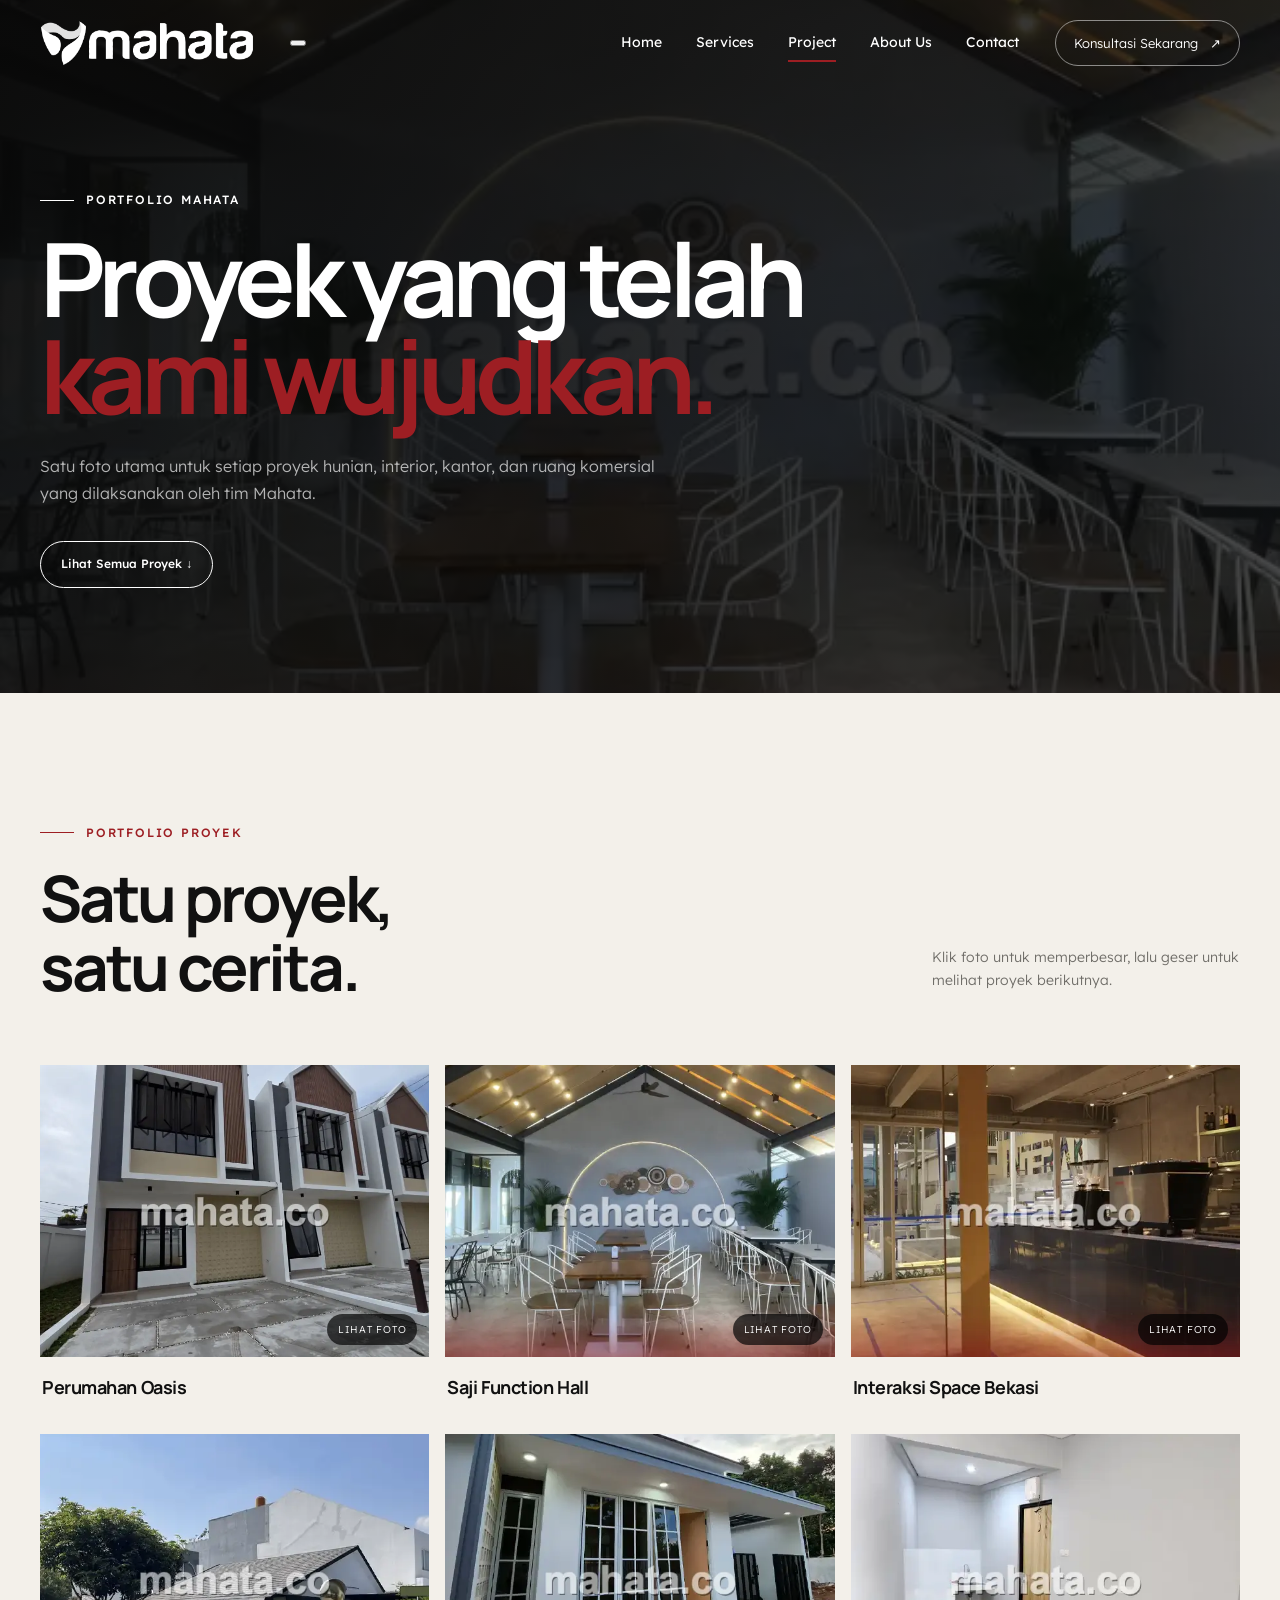
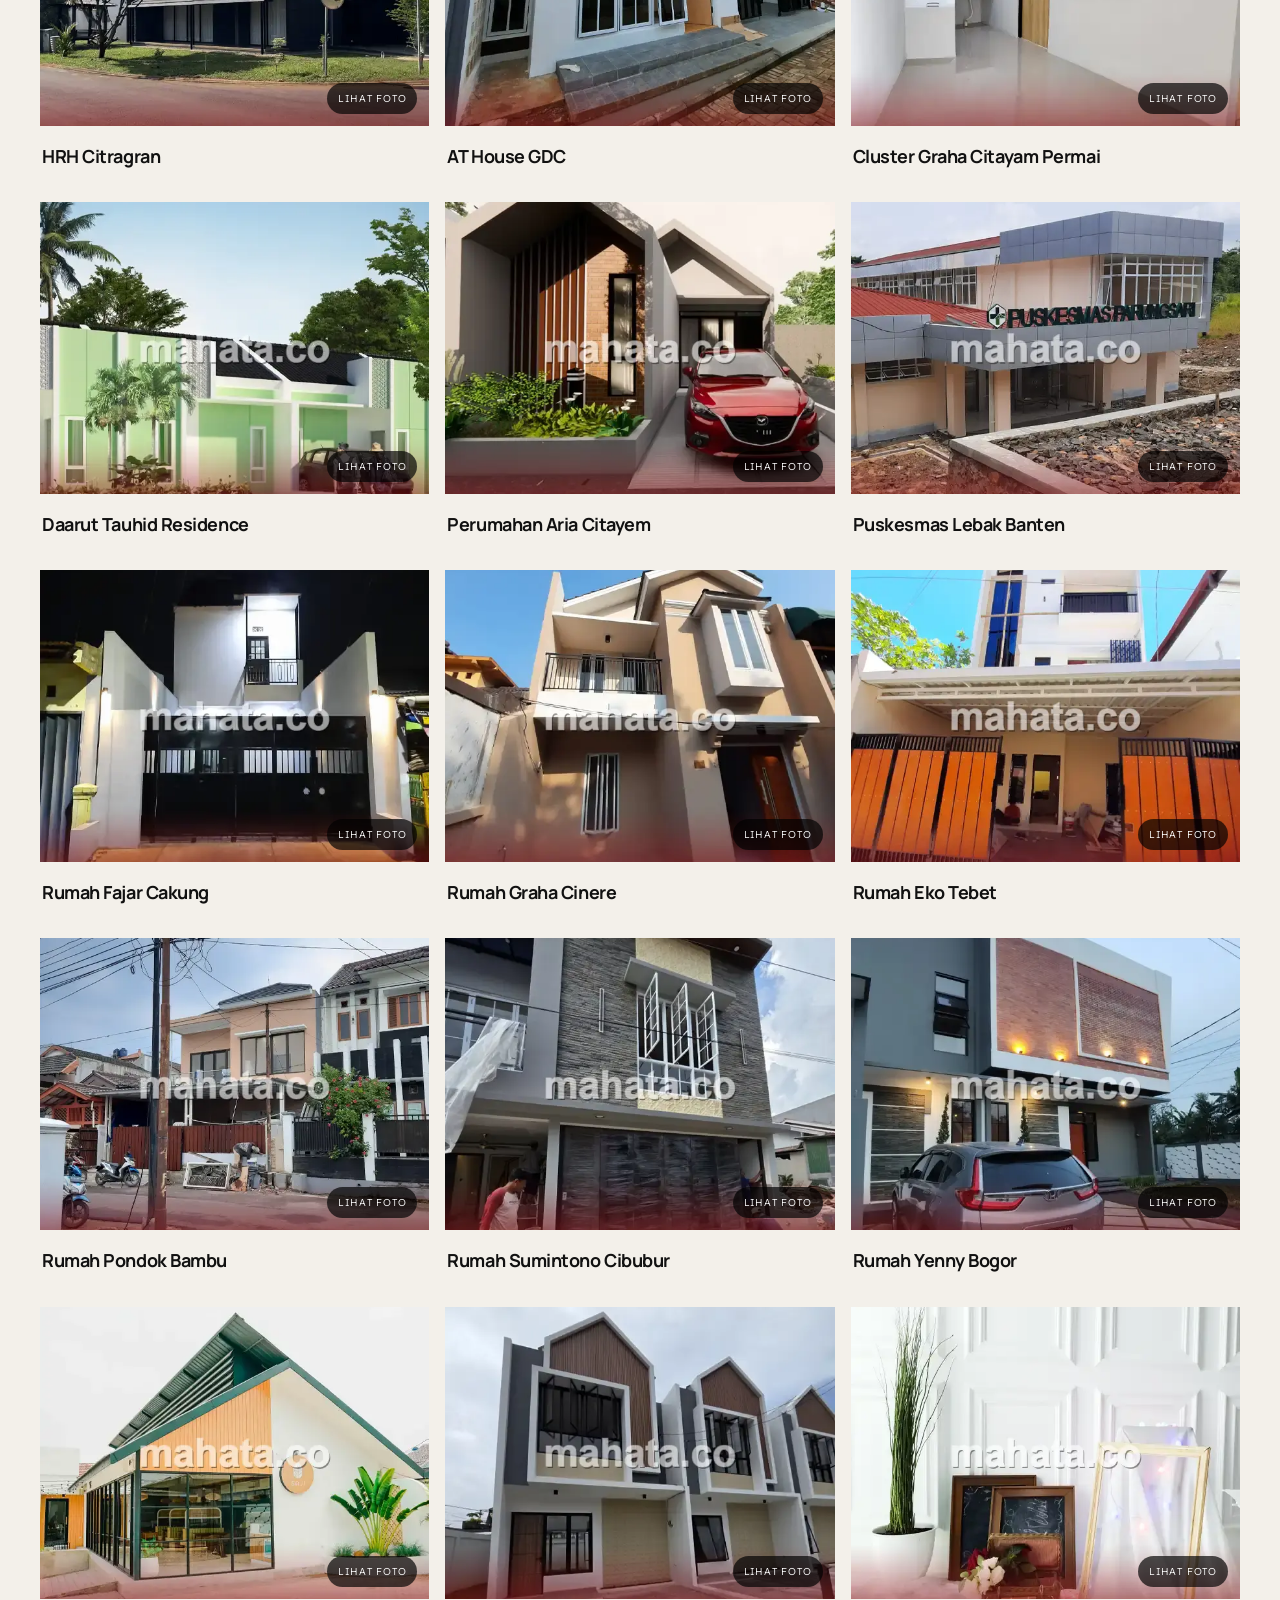
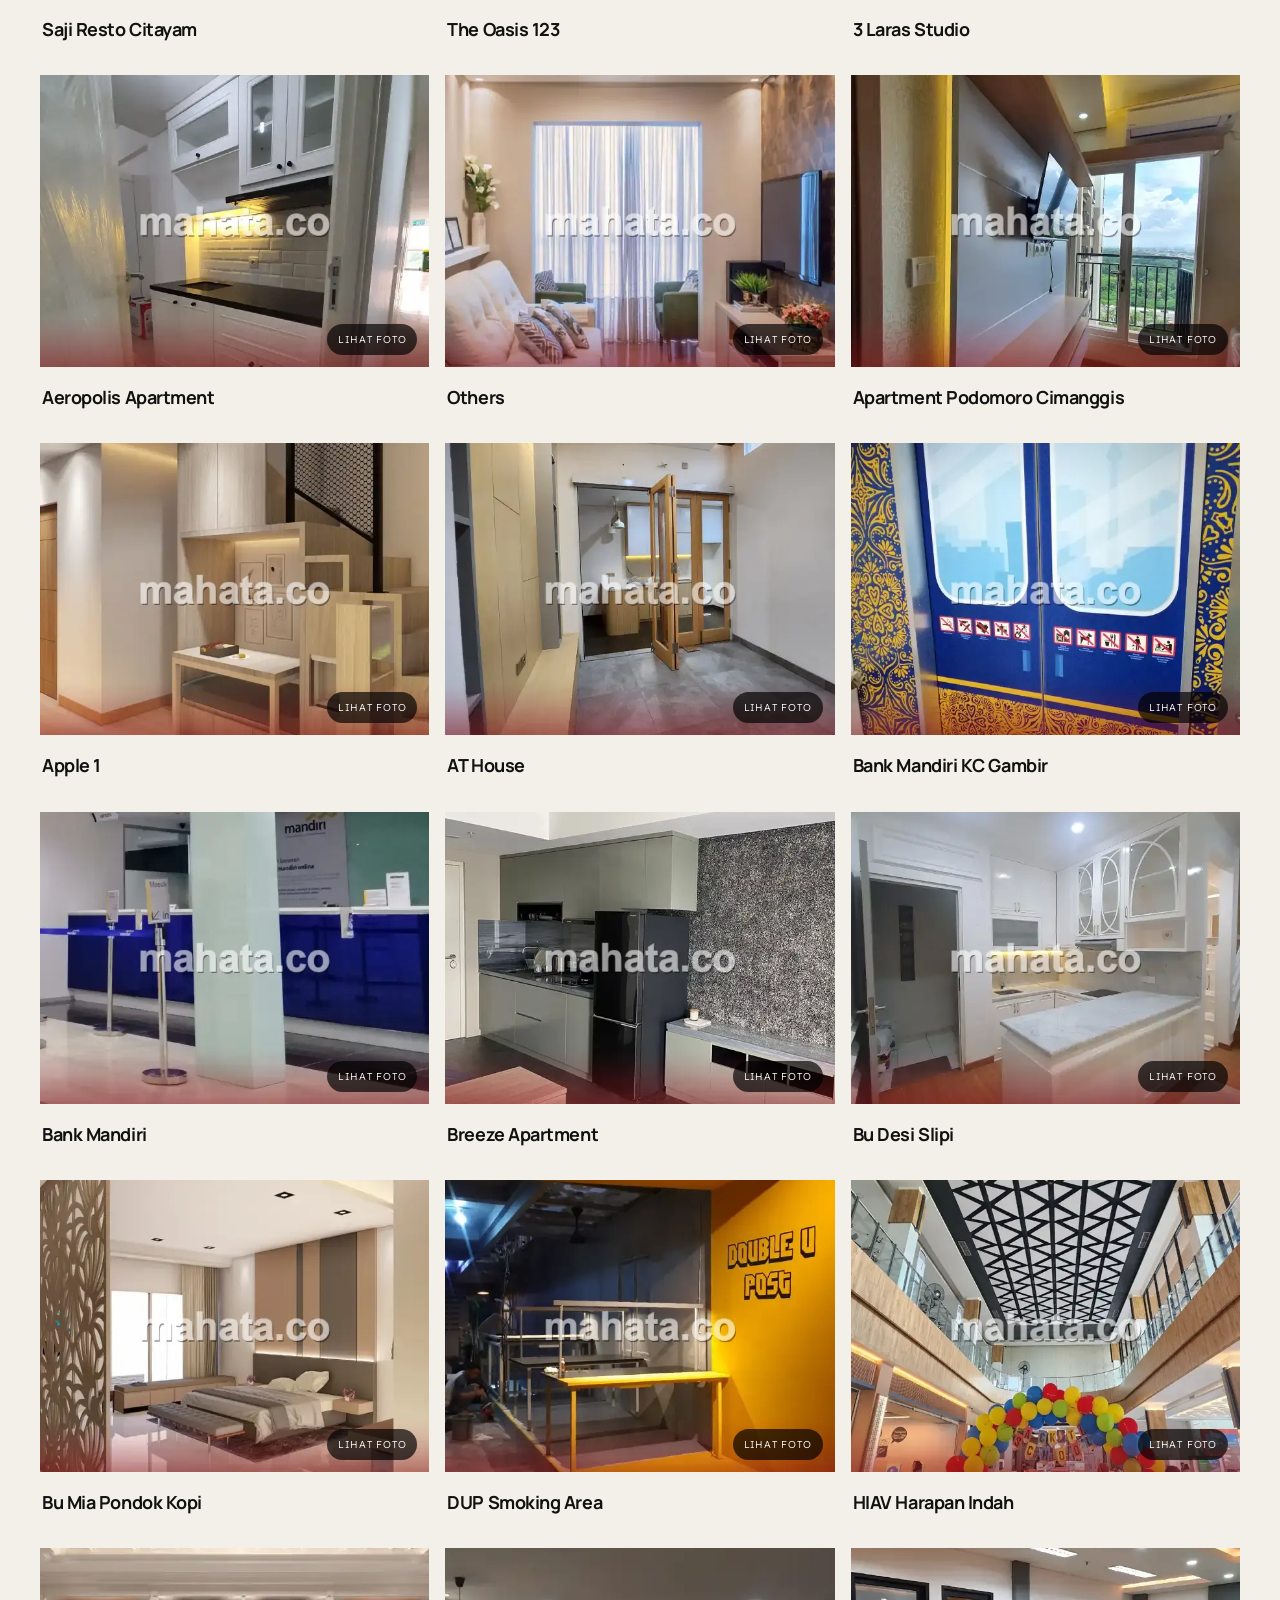
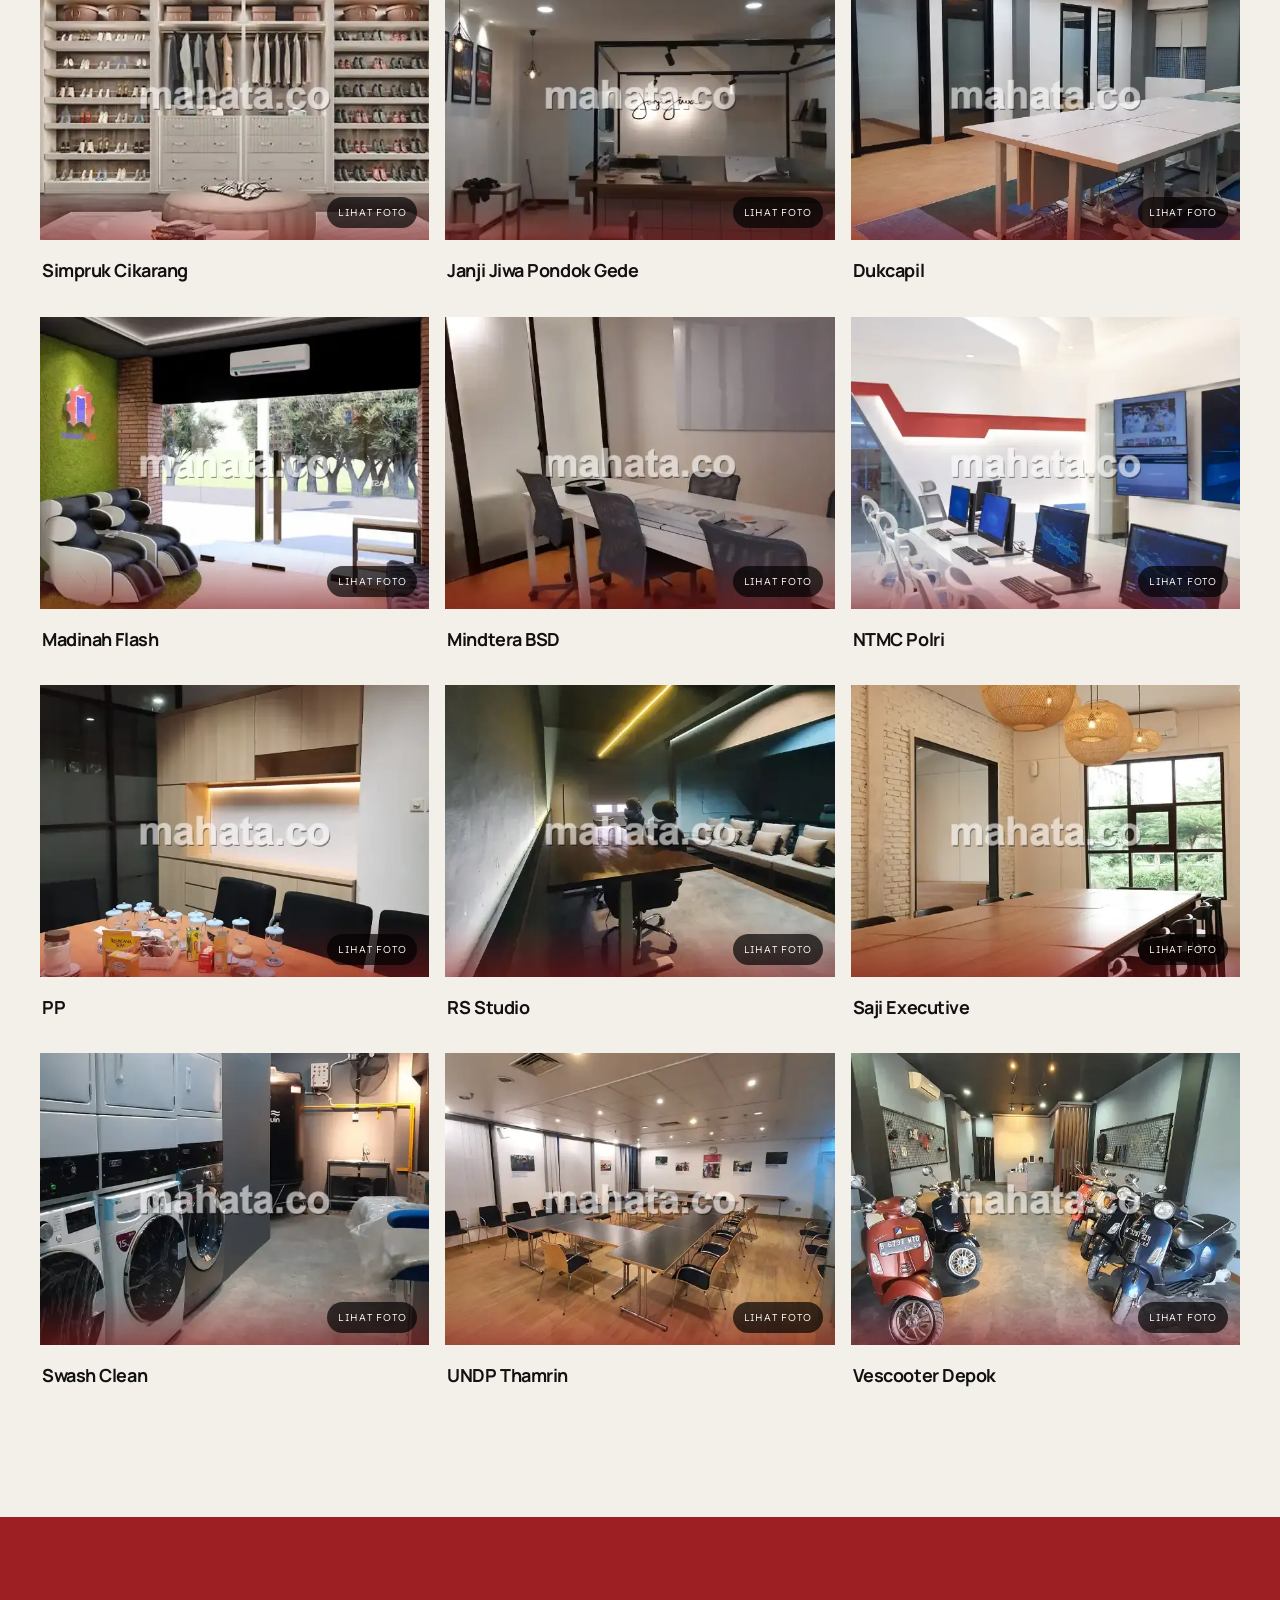
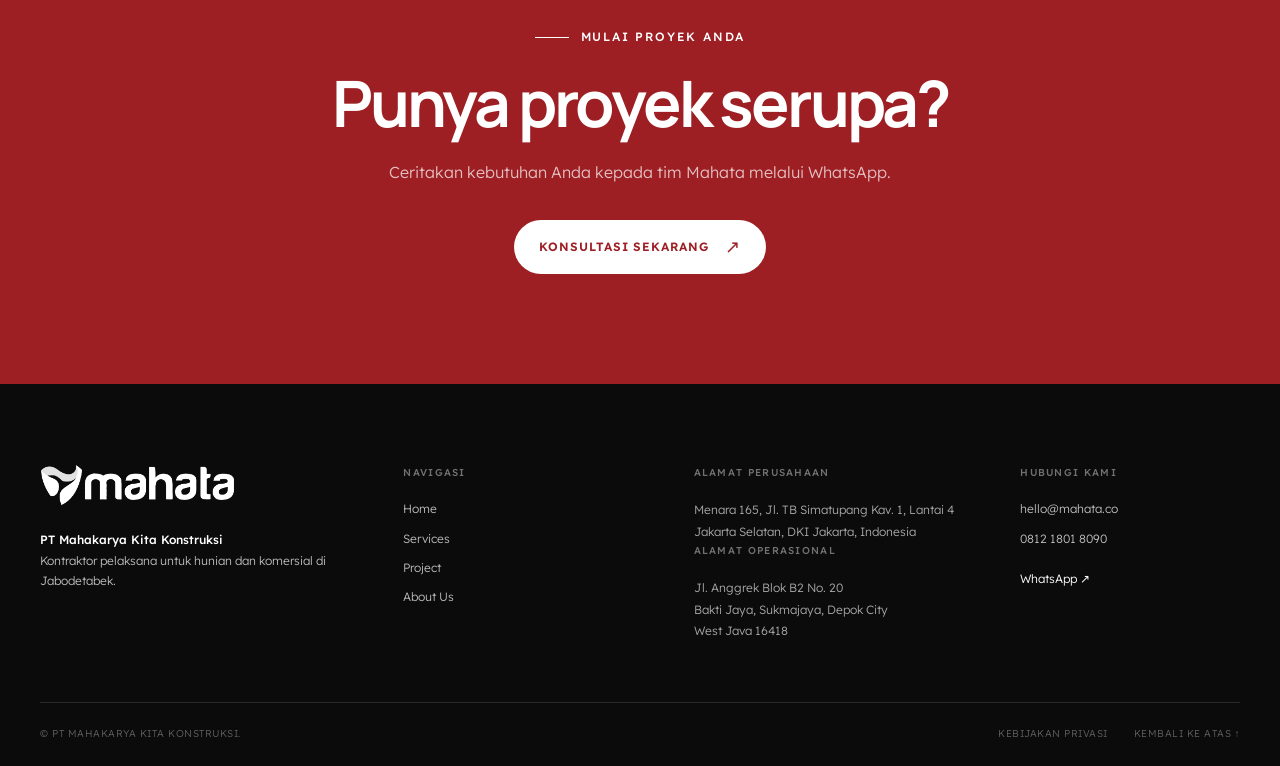
==== portfolio.html @ 8d02eeef "Add files via upload" ====
<!doctype html>
<html lang="id">
<head>
  <meta charset="utf-8">
  <meta name="viewport" content="width=device-width, initial-scale=1">
  <title>Portfolio Proyek | Mahata Construction</title>
  <meta name="description" content="Portfolio proyek hunian dan komersial PT Mahakarya Kita Konstruksi.">
  <link rel="preconnect" href="https://fonts.googleapis.com">
  <link rel="preconnect" href="https://fonts.gstatic.com" crossorigin>
  <link href="https://fonts.googleapis.com/css2?family=Lexend:wght@300;400;500;600&amp;family=Manrope:wght@400;500;600;700;800&amp;display=swap" rel="stylesheet">
  <link rel="stylesheet" href="style.css">
  <script src="script.js" defer></script>
</head>
<body class="portfolio-page">
  <a class="skip-link" href="#main">Lewati ke konten utama</a>
  <header class="site-header is-scrolled" data-header>
    <div class="container nav-wrap">
      <a class="brand" href="index.html#home" aria-label="Mahata, kembali ke beranda"><img src="assets/mahata-logo.webp" alt="Mahata Construction" width="178" height="37"></a>
      <button class="menu-toggle" type="button" aria-expanded="false" aria-controls="main-nav" data-menu-toggle><span class="sr-only">Buka menu</span><span></span><span></span></button>
      <nav class="main-nav" id="main-nav" aria-label="Navigasi utama" data-menu>
        <a href="index.html#home">Home</a>
        <a href="index.html#layanan">Services</a>
        <a class="is-active" href="#portfolio">Project</a>
        <a href="index.html#tentang">About Us</a>
        <a href="index.html#kontak">Contact</a>
      </nav>
      <a class="nav-cta" href="https://wa.me/6281218018090?text=Halo%20Mahata%2C%20saya%20ingin%20berkonsultasi%20tentang%20proyek%20konstruksi." target="_blank" rel="noopener">Konsultasi Sekarang <span aria-hidden="true">↗</span></a>
    </div>
  </header>

  <main id="main">
    <section class="portfolio-hero" id="portfolio">
      <div class="container">
        <p class="eyebrow"><span></span> Portfolio Mahata</p>
        <h1>Proyek yang telah<br><em>kami wujudkan.</em></h1>
        <p>Satu foto utama untuk setiap proyek hunian, interior, kantor, dan ruang komersial yang dilaksanakan oleh tim Mahata.</p>
        <div class="portfolio-jump"><a href="#daftar-proyek">Lihat Semua Proyek ↓</a></div>
      </div>
    </section>

    <section class="section project-directory" id="daftar-proyek">
      <div class="container">
        <div class="section-heading">
          <div><p class="eyebrow dark"><span></span> Portfolio proyek</p><h2>Satu proyek,<br>satu cerita.</h2></div>
          <p>Klik foto untuk memperbesar, lalu geser untuk melihat proyek berikutnya.</p>
        </div>
        <div class="portfolio-project-grid">
          <article class="portfolio-project-card" id="perumahan-oasis">
            <button class="gallery-item" type="button" data-fullsrc="assets/covers/perumahan-oasis.webp" aria-label="Perbesar foto Perumahan Oasis">
              <img src="assets/covers/perumahan-oasis.webp" alt="Dokumentasi proyek Perumahan Oasis" loading="lazy">
              <span>Lihat foto</span>
            </button>
            <div class="portfolio-project-title"><h3>Perumahan Oasis</h3></div>
          </article>
          <article class="portfolio-project-card" id="saji-function-hall">
            <button class="gallery-item" type="button" data-fullsrc="assets/covers/saji-function-hall.webp" aria-label="Perbesar foto Saji Function Hall">
              <img src="assets/covers/saji-function-hall.webp" alt="Dokumentasi proyek Saji Function Hall" loading="lazy">
              <span>Lihat foto</span>
            </button>
            <div class="portfolio-project-title"><h3>Saji Function Hall</h3></div>
          </article>
          <article class="portfolio-project-card" id="interaksi-space-bekasi">
            <button class="gallery-item" type="button" data-fullsrc="assets/covers/interaksi-space-bekasi.webp" aria-label="Perbesar foto Interaksi Space Bekasi">
              <img src="assets/covers/interaksi-space-bekasi.webp" alt="Dokumentasi proyek Interaksi Space Bekasi" loading="lazy">
              <span>Lihat foto</span>
            </button>
            <div class="portfolio-project-title"><h3>Interaksi Space Bekasi</h3></div>
          </article>
          <article class="portfolio-project-card" id="hrh-citragran">
            <button class="gallery-item" type="button" data-fullsrc="assets/covers/hrh-citragran.webp" aria-label="Perbesar foto HRH Citragran">
              <img src="assets/covers/hrh-citragran.webp" alt="Dokumentasi proyek HRH Citragran" loading="lazy">
              <span>Lihat foto</span>
            </button>
            <div class="portfolio-project-title"><h3>HRH Citragran</h3></div>
          </article>
          <article class="portfolio-project-card" id="at-house-gdc">
            <button class="gallery-item" type="button" data-fullsrc="assets/covers/at-house-gdc.webp" aria-label="Perbesar foto AT House GDC">
              <img src="assets/covers/at-house-gdc.webp" alt="Dokumentasi proyek AT House GDC" loading="lazy">
              <span>Lihat foto</span>
            </button>
            <div class="portfolio-project-title"><h3>AT House GDC</h3></div>
          </article>
          <article class="portfolio-project-card" id="cluster-graha-citayam-permai">
            <button class="gallery-item" type="button" data-fullsrc="assets/covers/cluster-graha-citayam-permai.webp" aria-label="Perbesar foto Cluster Graha Citayam Permai">
              <img src="assets/covers/cluster-graha-citayam-permai.webp" alt="Dokumentasi proyek Cluster Graha Citayam Permai" loading="lazy">
              <span>Lihat foto</span>
            </button>
            <div class="portfolio-project-title"><h3>Cluster Graha Citayam Permai</h3></div>
          </article>
          <article class="portfolio-project-card" id="daarut-tauhid-residence">
            <button class="gallery-item" type="button" data-fullsrc="assets/covers/daarut-tauhid-residence.webp" aria-label="Perbesar foto Daarut Tauhid Residence">
              <img src="assets/covers/daarut-tauhid-residence.webp" alt="Dokumentasi proyek Daarut Tauhid Residence" loading="lazy">
              <span>Lihat foto</span>
            </button>
            <div class="portfolio-project-title"><h3>Daarut Tauhid Residence</h3></div>
          </article>
          <article class="portfolio-project-card" id="perumahan-aria-citayem">
            <button class="gallery-item" type="button" data-fullsrc="assets/covers/perumahan-aria-citayem.webp" aria-label="Perbesar foto Perumahan Aria Citayem">
              <img src="assets/covers/perumahan-aria-citayem.webp" alt="Dokumentasi proyek Perumahan Aria Citayem" loading="lazy">
              <span>Lihat foto</span>
            </button>
            <div class="portfolio-project-title"><h3>Perumahan Aria Citayem</h3></div>
          </article>
          <article class="portfolio-project-card" id="puskesmas-lebak-banten">
            <button class="gallery-item" type="button" data-fullsrc="assets/covers/puskesmas-lebak-banten.webp" aria-label="Perbesar foto Puskesmas Lebak Banten">
              <img src="assets/covers/puskesmas-lebak-banten.webp" alt="Dokumentasi proyek Puskesmas Lebak Banten" loading="lazy">
              <span>Lihat foto</span>
            </button>
            <div class="portfolio-project-title"><h3>Puskesmas Lebak Banten</h3></div>
          </article>
          <article class="portfolio-project-card" id="rumah-fajar-cakung">
            <button class="gallery-item" type="button" data-fullsrc="assets/covers/rumah-fajar-cakung.webp" aria-label="Perbesar foto Rumah Fajar Cakung">
              <img src="assets/covers/rumah-fajar-cakung.webp" alt="Dokumentasi proyek Rumah Fajar Cakung" loading="lazy">
              <span>Lihat foto</span>
            </button>
            <div class="portfolio-project-title"><h3>Rumah Fajar Cakung</h3></div>
          </article>
          <article class="portfolio-project-card" id="rumah-graha-cinere">
            <button class="gallery-item" type="button" data-fullsrc="assets/covers/rumah-graha-cinere.webp" aria-label="Perbesar foto Rumah Graha Cinere">
              <img src="assets/covers/rumah-graha-cinere.webp" alt="Dokumentasi proyek Rumah Graha Cinere" loading="lazy">
              <span>Lihat foto</span>
            </button>
            <div class="portfolio-project-title"><h3>Rumah Graha Cinere</h3></div>
          </article>
          <article class="portfolio-project-card" id="rumah-eko-tebet">
            <button class="gallery-item" type="button" data-fullsrc="assets/covers/rumah-eko-tebet.webp" aria-label="Perbesar foto Rumah Eko Tebet">
              <img src="assets/covers/rumah-eko-tebet.webp" alt="Dokumentasi proyek Rumah Eko Tebet" loading="lazy">
              <span>Lihat foto</span>
            </button>
            <div class="portfolio-project-title"><h3>Rumah Eko Tebet</h3></div>
          </article>
          <article class="portfolio-project-card" id="rumah-pondok-bambu">
            <button class="gallery-item" type="button" data-fullsrc="assets/covers/rumah-pondok-bambu.webp" aria-label="Perbesar foto Rumah Pondok Bambu">
              <img src="assets/covers/rumah-pondok-bambu.webp" alt="Dokumentasi proyek Rumah Pondok Bambu" loading="lazy">
              <span>Lihat foto</span>
            </button>
            <div class="portfolio-project-title"><h3>Rumah Pondok Bambu</h3></div>
          </article>
          <article class="portfolio-project-card" id="rumah-sumintono-cibubur">
            <button class="gallery-item" type="button" data-fullsrc="assets/covers/rumah-sumintono-cibubur.webp" aria-label="Perbesar foto Rumah Sumintono Cibubur">
              <img src="assets/covers/rumah-sumintono-cibubur.webp" alt="Dokumentasi proyek Rumah Sumintono Cibubur" loading="lazy">
              <span>Lihat foto</span>
            </button>
            <div class="portfolio-project-title"><h3>Rumah Sumintono Cibubur</h3></div>
          </article>
          <article class="portfolio-project-card" id="rumah-yenny-bogor">
            <button class="gallery-item" type="button" data-fullsrc="assets/covers/rumah-yenny-bogor.webp" aria-label="Perbesar foto Rumah Yenny Bogor">
              <img src="assets/covers/rumah-yenny-bogor.webp" alt="Dokumentasi proyek Rumah Yenny Bogor" loading="lazy">
              <span>Lihat foto</span>
            </button>
            <div class="portfolio-project-title"><h3>Rumah Yenny Bogor</h3></div>
          </article>
          <article class="portfolio-project-card" id="saji-resto-citayam">
            <button class="gallery-item" type="button" data-fullsrc="assets/covers/saji-resto-citayam.webp" aria-label="Perbesar foto Saji Resto Citayam">
              <img src="assets/covers/saji-resto-citayam.webp" alt="Dokumentasi proyek Saji Resto Citayam" loading="lazy">
              <span>Lihat foto</span>
            </button>
            <div class="portfolio-project-title"><h3>Saji Resto Citayam</h3></div>
          </article>
          <article class="portfolio-project-card" id="the-oasis-123">
            <button class="gallery-item" type="button" data-fullsrc="assets/covers/the-oasis-123.webp" aria-label="Perbesar foto The Oasis 123">
              <img src="assets/covers/the-oasis-123.webp" alt="Dokumentasi proyek The Oasis 123" loading="lazy">
              <span>Lihat foto</span>
            </button>
            <div class="portfolio-project-title"><h3>The Oasis 123</h3></div>
          </article>
          <article class="portfolio-project-card" id="3-laras-studio">
            <button class="gallery-item" type="button" data-fullsrc="assets/covers/3-laras-studio.webp" aria-label="Perbesar foto 3 Laras Studio">
              <img src="assets/covers/3-laras-studio.webp" alt="Dokumentasi proyek 3 Laras Studio" loading="lazy">
              <span>Lihat foto</span>
            </button>
            <div class="portfolio-project-title"><h3>3 Laras Studio</h3></div>
          </article>
          <article class="portfolio-project-card" id="aeropolis-apartment">
            <button class="gallery-item" type="button" data-fullsrc="assets/covers/aeropolis-apartment.webp" aria-label="Perbesar foto Aeropolis Apartment">
              <img src="assets/covers/aeropolis-apartment.webp" alt="Dokumentasi proyek Aeropolis Apartment" loading="lazy">
              <span>Lihat foto</span>
            </button>
            <div class="portfolio-project-title"><h3>Aeropolis Apartment</h3></div>
          </article>
          <article class="portfolio-project-card" id="others">
            <button class="gallery-item" type="button" data-fullsrc="assets/covers/others.webp" aria-label="Perbesar foto Others">
              <img src="assets/covers/others.webp" alt="Dokumentasi proyek Others" loading="lazy">
              <span>Lihat foto</span>
            </button>
            <div class="portfolio-project-title"><h3>Others</h3></div>
          </article>
          <article class="portfolio-project-card" id="apartment-podomoro-cimanggis">
            <button class="gallery-item" type="button" data-fullsrc="assets/covers/apartment-podomoro-cimanggis.webp" aria-label="Perbesar foto Apartment Podomoro Cimanggis">
              <img src="assets/covers/apartment-podomoro-cimanggis.webp" alt="Dokumentasi proyek Apartment Podomoro Cimanggis" loading="lazy">
              <span>Lihat foto</span>
            </button>
            <div class="portfolio-project-title"><h3>Apartment Podomoro Cimanggis</h3></div>
          </article>
          <article class="portfolio-project-card" id="apple-1">
            <button class="gallery-item" type="button" data-fullsrc="assets/covers/apple-1.webp" aria-label="Perbesar foto Apple 1">
              <img src="assets/covers/apple-1.webp" alt="Dokumentasi proyek Apple 1" loading="lazy">
              <span>Lihat foto</span>
            </button>
            <div class="portfolio-project-title"><h3>Apple 1</h3></div>
          </article>
          <article class="portfolio-project-card" id="at-house">
            <button class="gallery-item" type="button" data-fullsrc="assets/covers/at-house.webp" aria-label="Perbesar foto AT House">
              <img src="assets/covers/at-house.webp" alt="Dokumentasi proyek AT House" loading="lazy">
              <span>Lihat foto</span>
            </button>
            <div class="portfolio-project-title"><h3>AT House</h3></div>
          </article>
          <article class="portfolio-project-card" id="bank-mandiri-kc-gambir">
            <button class="gallery-item" type="button" data-fullsrc="assets/covers/bank-mandiri-kc-gambir.webp" aria-label="Perbesar foto Bank Mandiri KC Gambir">
              <img src="assets/covers/bank-mandiri-kc-gambir.webp" alt="Dokumentasi proyek Bank Mandiri KC Gambir" loading="lazy">
              <span>Lihat foto</span>
            </button>
            <div class="portfolio-project-title"><h3>Bank Mandiri KC Gambir</h3></div>
          </article>
          <article class="portfolio-project-card" id="bank-mandiri">
            <button class="gallery-item" type="button" data-fullsrc="assets/covers/bank-mandiri.webp" aria-label="Perbesar foto Bank Mandiri">
              <img src="assets/covers/bank-mandiri.webp" alt="Dokumentasi proyek Bank Mandiri" loading="lazy">
              <span>Lihat foto</span>
            </button>
            <div class="portfolio-project-title"><h3>Bank Mandiri</h3></div>
          </article>
          <article class="portfolio-project-card" id="breeze-apartment">
            <button class="gallery-item" type="button" data-fullsrc="assets/covers/breeze-apartment.webp" aria-label="Perbesar foto Breeze Apartment">
              <img src="assets/covers/breeze-apartment.webp" alt="Dokumentasi proyek Breeze Apartment" loading="lazy">
              <span>Lihat foto</span>
            </button>
            <div class="portfolio-project-title"><h3>Breeze Apartment</h3></div>
          </article>
          <article class="portfolio-project-card" id="bu-desi-slipi">
            <button class="gallery-item" type="button" data-fullsrc="assets/covers/bu-desi-slipi.webp" aria-label="Perbesar foto Bu Desi Slipi">
              <img src="assets/covers/bu-desi-slipi.webp" alt="Dokumentasi proyek Bu Desi Slipi" loading="lazy">
              <span>Lihat foto</span>
            </button>
            <div class="portfolio-project-title"><h3>Bu Desi Slipi</h3></div>
          </article>
          <article class="portfolio-project-card" id="bu-mia-pondok-kopi">
            <button class="gallery-item" type="button" data-fullsrc="assets/covers/bu-mia-pondok-kopi.webp" aria-label="Perbesar foto Bu Mia Pondok Kopi">
              <img src="assets/covers/bu-mia-pondok-kopi.webp" alt="Dokumentasi proyek Bu Mia Pondok Kopi" loading="lazy">
              <span>Lihat foto</span>
            </button>
            <div class="portfolio-project-title"><h3>Bu Mia Pondok Kopi</h3></div>
          </article>
          <article class="portfolio-project-card" id="dup-smoking-area">
            <button class="gallery-item" type="button" data-fullsrc="assets/covers/dup-smoking-area.webp" aria-label="Perbesar foto DUP Smoking Area">
              <img src="assets/covers/dup-smoking-area.webp" alt="Dokumentasi proyek DUP Smoking Area" loading="lazy">
              <span>Lihat foto</span>
            </button>
            <div class="portfolio-project-title"><h3>DUP Smoking Area</h3></div>
          </article>
          <article class="portfolio-project-card" id="hiav-harapan-indah">
            <button class="gallery-item" type="button" data-fullsrc="assets/covers/hiav-harapan-indah.webp" aria-label="Perbesar foto HIAV Harapan Indah">
              <img src="assets/covers/hiav-harapan-indah.webp" alt="Dokumentasi proyek HIAV Harapan Indah" loading="lazy">
              <span>Lihat foto</span>
            </button>
            <div class="portfolio-project-title"><h3>HIAV Harapan Indah</h3></div>
          </article>
          <article class="portfolio-project-card" id="simpruk-cikarang">
            <button class="gallery-item" type="button" data-fullsrc="assets/covers/simpruk-cikarang.webp" aria-label="Perbesar foto Simpruk Cikarang">
              <img src="assets/covers/simpruk-cikarang.webp" alt="Dokumentasi proyek Simpruk Cikarang" loading="lazy">
              <span>Lihat foto</span>
            </button>
            <div class="portfolio-project-title"><h3>Simpruk Cikarang</h3></div>
          </article>
          <article class="portfolio-project-card" id="janji-jiwa-pondok-gede">
            <button class="gallery-item" type="button" data-fullsrc="assets/covers/janji-jiwa-pondok-gede.webp" aria-label="Perbesar foto Janji Jiwa Pondok Gede">
              <img src="assets/covers/janji-jiwa-pondok-gede.webp" alt="Dokumentasi proyek Janji Jiwa Pondok Gede" loading="lazy">
              <span>Lihat foto</span>
            </button>
            <div class="portfolio-project-title"><h3>Janji Jiwa Pondok Gede</h3></div>
          </article>
          <article class="portfolio-project-card" id="dukcapil">
            <button class="gallery-item" type="button" data-fullsrc="assets/covers/dukcapil.webp" aria-label="Perbesar foto Dukcapil">
              <img src="assets/covers/dukcapil.webp" alt="Dokumentasi proyek Dukcapil" loading="lazy">
              <span>Lihat foto</span>
            </button>
            <div class="portfolio-project-title"><h3>Dukcapil</h3></div>
          </article>
          <article class="portfolio-project-card" id="madinah-flash">
            <button class="gallery-item" type="button" data-fullsrc="assets/covers/madinah-flash.webp" aria-label="Perbesar foto Madinah Flash">
              <img src="assets/covers/madinah-flash.webp" alt="Dokumentasi proyek Madinah Flash" loading="lazy">
              <span>Lihat foto</span>
            </button>
            <div class="portfolio-project-title"><h3>Madinah Flash</h3></div>
          </article>
          <article class="portfolio-project-card" id="mindtera-bsd">
            <button class="gallery-item" type="button" data-fullsrc="assets/covers/mindtera-bsd.webp" aria-label="Perbesar foto Mindtera BSD">
              <img src="assets/covers/mindtera-bsd.webp" alt="Dokumentasi proyek Mindtera BSD" loading="lazy">
              <span>Lihat foto</span>
            </button>
            <div class="portfolio-project-title"><h3>Mindtera BSD</h3></div>
          </article>
          <article class="portfolio-project-card" id="ntmc-polri">
            <button class="gallery-item" type="button" data-fullsrc="assets/covers/ntmc-polri.webp" aria-label="Perbesar foto NTMC Polri">
              <img src="assets/covers/ntmc-polri.webp" alt="Dokumentasi proyek NTMC Polri" loading="lazy">
              <span>Lihat foto</span>
            </button>
            <div class="portfolio-project-title"><h3>NTMC Polri</h3></div>
          </article>
          <article class="portfolio-project-card" id="pp">
            <button class="gallery-item" type="button" data-fullsrc="assets/covers/pp.webp" aria-label="Perbesar foto PP">
              <img src="assets/covers/pp.webp" alt="Dokumentasi proyek PP" loading="lazy">
              <span>Lihat foto</span>
            </button>
            <div class="portfolio-project-title"><h3>PP</h3></div>
          </article>
          <article class="portfolio-project-card" id="rs-studio">
            <button class="gallery-item" type="button" data-fullsrc="assets/covers/rs-studio.webp" aria-label="Perbesar foto RS Studio">
              <img src="assets/covers/rs-studio.webp" alt="Dokumentasi proyek RS Studio" loading="lazy">
              <span>Lihat foto</span>
            </button>
            <div class="portfolio-project-title"><h3>RS Studio</h3></div>
          </article>
          <article class="portfolio-project-card" id="saji-executive">
            <button class="gallery-item" type="button" data-fullsrc="assets/covers/saji-executive.webp" aria-label="Perbesar foto Saji Executive">
              <img src="assets/covers/saji-executive.webp" alt="Dokumentasi proyek Saji Executive" loading="lazy">
              <span>Lihat foto</span>
            </button>
            <div class="portfolio-project-title"><h3>Saji Executive</h3></div>
          </article>
          <article class="portfolio-project-card" id="swash-clean">
            <button class="gallery-item" type="button" data-fullsrc="assets/covers/swash-clean.webp" aria-label="Perbesar foto Swash Clean">
              <img src="assets/covers/swash-clean.webp" alt="Dokumentasi proyek Swash Clean" loading="lazy">
              <span>Lihat foto</span>
            </button>
            <div class="portfolio-project-title"><h3>Swash Clean</h3></div>
          </article>
          <article class="portfolio-project-card" id="undp-thamrin">
            <button class="gallery-item" type="button" data-fullsrc="assets/covers/undp-thamrin.webp" aria-label="Perbesar foto UNDP Thamrin">
              <img src="assets/covers/undp-thamrin.webp" alt="Dokumentasi proyek UNDP Thamrin" loading="lazy">
              <span>Lihat foto</span>
            </button>
            <div class="portfolio-project-title"><h3>UNDP Thamrin</h3></div>
          </article>
          <article class="portfolio-project-card" id="vescooter-depok">
            <button class="gallery-item" type="button" data-fullsrc="assets/covers/vescooter-depok.webp" aria-label="Perbesar foto Vescooter Depok">
              <img src="assets/covers/vescooter-depok.webp" alt="Dokumentasi proyek Vescooter Depok" loading="lazy">
              <span>Lihat foto</span>
            </button>
            <div class="portfolio-project-title"><h3>Vescooter Depok</h3></div>
          </article>
        </div>
      </div>
    </section>

    <section class="contact">
      <div class="container"><p class="eyebrow"><span></span> Mulai proyek Anda</p><h2>Punya proyek serupa?</h2><p>Ceritakan kebutuhan Anda kepada tim Mahata melalui WhatsApp.</p><a class="button button-light" href="https://wa.me/6281218018090?text=Halo%20Mahata%2C%20saya%20tertarik%20setelah%20melihat%20portfolio%20proyek." target="_blank" rel="noopener">Konsultasi Sekarang <span>↗</span></a></div>
    </section>
  </main>

  <div class="portfolio-lightbox" data-lightbox hidden role="dialog" aria-modal="true" aria-label="Galeri foto proyek">
    <button class="lightbox-close" type="button" data-lightbox-close aria-label="Tutup galeri">×</button>
    <button class="lightbox-nav lightbox-prev" type="button" data-lightbox-prev aria-label="Proyek sebelumnya">←</button>
    <figure>
      <div class="lightbox-media">
        <img src="assets/covers/saji-function-hall.webp" alt="" data-lightbox-image>
      </div>
      <figcaption aria-live="polite"><strong data-lightbox-title></strong><span data-lightbox-count></span></figcaption>
    </figure>
    <button class="lightbox-nav lightbox-next" type="button" data-lightbox-next aria-label="Proyek berikutnya">→</button>
  </div>

  <footer class="site-footer" id="kontak">
    <div class="container footer-grid">
      <div class="footer-brand"><img src="assets/mahata-logo.webp" alt="Mahata Construction" width="178" height="37"><p><strong>PT Mahakarya Kita Konstruksi</strong><br>Kontraktor pelaksana untuk hunian dan komersial di Jabodetabek.</p></div>
      <div><p class="footer-label">Navigasi</p><a href="index.html#home">Home</a><a href="index.html#layanan">Services</a><a href="portfolio.html">Project</a><a href="index.html#tentang">About Us</a></div>
      <div><p class="footer-label">Alamat Perusahaan</p><address>Menara 165, Jl. TB Simatupang Kav. 1, Lantai 4<br>Jakarta Selatan, DKI Jakarta, Indonesia</address><p class="footer-label footer-label-spaced">Alamat Operasional</p><address>Jl. Anggrek Blok B2 No. 20<br>Bakti Jaya, Sukmajaya, Depok City<br>West Java 16418</address></div>
      <div class="footer-contact"><p class="footer-label">Hubungi Kami</p><a href="mailto:hello@mahata.co">hello@mahata.co</a><a href="tel:+6281218018090">0812 1801 8090</a><a href="https://wa.me/6281218018090" target="_blank" rel="noopener">WhatsApp ↗</a></div>
    </div>
    <div class="container footer-bottom"><p>© <span data-year></span> PT Mahakarya Kita Konstruksi.</p><div><a href="privacy-policy.html">Kebijakan Privasi</a><a href="#portfolio">Kembali ke atas ↑</a></div></div>
  </footer>
</body>
</html>
---- style.css ----
:root {
  --ink: #111111;
  --paper: #f5f2ec;
  --white: #ffffff;
  --red: #9d1e23;
  --red-dark: #761418;
  --muted: #706e69;
  --line: rgba(17, 17, 17, .14);
  --container: min(1200px, calc(100% - 48px));
}

* { box-sizing: border-box; }
*, *::before, *::after { animation: none !important; transition: none !important; }
html { scroll-behavior: smooth; scroll-padding-top: 92px; }
body { margin: 0; color: var(--ink); background: var(--paper); font-family: "Lexend", sans-serif; font-weight: 300; line-height: 1.7; }
body.menu-open { overflow: hidden; }
img { display: block; max-width: 100%; }
a { color: inherit; text-decoration: none; }
button { font: inherit; }
.container { width: var(--container); margin-inline: auto; }
.sr-only { position: absolute; width: 1px; height: 1px; padding: 0; margin: -1px; overflow: hidden; clip: rect(0, 0, 0, 0); white-space: nowrap; border: 0; }
.skip-link { position: fixed; left: 16px; top: -80px; z-index: 1000; background: white; color: black; padding: 10px 16px; }
.skip-link:focus { top: 16px; }

.site-header { position: fixed; inset: 0 0 auto; z-index: 100; padding: 20px 0; color: white; }
.site-header.is-scrolled { padding: 12px 0; background: rgba(15, 15, 15, .92); box-shadow: 0 10px 40px rgba(0, 0, 0, .18); backdrop-filter: blur(16px); }
.nav-wrap { display: flex; align-items: center; justify-content: space-between; gap: 36px; }
.brand img { width: auto; height: 46px; object-fit: contain; filter: brightness(0) invert(1); }
.main-nav { display: flex; align-items: center; gap: 34px; margin-left: auto; }
.main-nav a { position: relative; font-size: 14px; font-weight: 400; }
.main-nav a::after { content: ""; position: absolute; left: 0; bottom: -7px; width: 0; height: 2px; background: var(--red); }
.main-nav a:hover::after, .main-nav a.is-active::after { width: 100%; }
.nav-cta { display: inline-flex; align-items: center; gap: 12px; padding: 11px 18px; border: 1px solid rgba(255,255,255,.5); border-radius: 999px; font-size: 13px; }
.nav-cta:hover { background: white; color: var(--red); border-color: white; }
.menu-button { display: none; width: 44px; height: 44px; border: 0; background: transparent; padding: 12px; }
.menu-button span:not(.sr-only) { display: block; width: 100%; height: 2px; margin: 6px 0; background: white; }

.hero { position: relative; min-height: 100svh; display: flex; flex-direction: column; justify-content: center; color: white; background: #171717 url("assets/hero.webp") center/cover no-repeat; overflow: hidden; }
.hero-shade { position: absolute; inset: 0; background: linear-gradient(90deg, rgba(8,8,8,.94) 0%, rgba(8,8,8,.75) 48%, rgba(8,8,8,.16) 78%), linear-gradient(0deg, rgba(8,8,8,.75), transparent 45%); }
.hero-content { position: relative; z-index: 1; padding: 160px 0 190px; }
.eyebrow { display: flex; align-items: center; gap: 12px; margin: 0 0 20px; font-size: 12px; font-weight: 500; letter-spacing: .15em; text-transform: uppercase; }
.eyebrow span { width: 34px; height: 1px; background: currentColor; }
.eyebrow.dark { color: var(--red); }
h1, h2, h3 { font-family: "Manrope", sans-serif; line-height: 1.08; margin-top: 0; }
h1 { max-width: 1120px; margin-bottom: 24px; font-size: clamp(2.75rem, 4.5vw, 5.1rem); line-height: 1.07; letter-spacing: -.045em; font-weight: 700; }
h1 em, h2 em { color: var(--red); font-style: normal; }
.rotating-word { position: relative; display: inline-block; width: 5.05em; height: 1.05em; overflow: hidden; vertical-align: -.12em; color: var(--red); }
.rotating-word span { position: absolute; inset: 0 auto auto 0; white-space: nowrap; opacity: 0; animation-duration: 6s !important; animation-iteration-count: infinite !important; animation-timing-function: ease-in-out !important; }
.rotating-word span:first-child { animation-name: word-hunian !important; }
.rotating-word span:last-child { animation-name: word-komersial !important; }
@keyframes word-hunian {
  0%, 42% { opacity: 1; transform: translateY(0); }
  46%, 96% { opacity: 0; transform: translateY(-35%); }
  97% { opacity: 0; transform: translateY(35%); }
  100% { opacity: 1; transform: translateY(0); }
}
@keyframes word-komersial {
  0%, 48% { opacity: 0; transform: translateY(35%); }
  52%, 92% { opacity: 1; transform: translateY(0); }
  96%, 100% { opacity: 0; transform: translateY(-35%); }
}
.hero-copy { max-width: 660px; margin: 0 0 36px; color: rgba(255,255,255,.76); font-size: 16px; }
.hero-actions { display: flex; flex-wrap: wrap; gap: 12px; }
.button { display: inline-flex; justify-content: center; align-items: center; gap: 16px; min-height: 54px; padding: 0 24px; border: 1px solid transparent; border-radius: 999px; font-size: 12px; font-weight: 600; letter-spacing: .08em; text-transform: uppercase; }
.button span { font-size: 18px; font-weight: 300; }
.button-primary { background: var(--red); color: white; }
.button-primary:hover { background: var(--red-dark); transform: translateY(-2px); }
.button-ghost { border-color: rgba(255,255,255,.5); color: white; }
.button-ghost:hover { background: white; color: var(--ink); }
.button-light { background: white; color: var(--red); }
.button-light:hover { background: var(--ink); color: white; transform: translateY(-2px); }
.hero-foot { position: absolute; z-index: 1; inset: auto 0 34px; display: flex; align-items: flex-end; justify-content: space-between; border-top: 1px solid rgba(255,255,255,.22); padding-top: 24px; }
.hero-foot > p { max-width: 260px; margin: 0; color: rgba(255,255,255,.58); font-size: 13px; }
.hero-stats { display: flex; gap: 46px; }
.hero-stats div { display: flex; flex-direction: column; }
.hero-stats strong { font-family: "Manrope", sans-serif; font-size: 22px; line-height: 1; }
.hero-stats span { margin-top: 6px; color: rgba(255,255,255,.55); font-size: 10px; letter-spacing: .06em; text-transform: uppercase; }

.trust-strip { padding: 15px 0; overflow: hidden; color: white; background: var(--red); }
.marquee { overflow: hidden; }
.marquee-track { display: flex; flex-wrap: nowrap; align-items: center; gap: 0; width: max-content; will-change: transform; animation: trust-marquee 24s linear infinite !important; }
.marquee-track > * { flex: none; margin-right: 28px; }
.marquee-track span { font-family: "Manrope", sans-serif; font-size: 13px; font-weight: 700; letter-spacing: .08em; text-transform: uppercase; }
.marquee-track i { font-style: normal; opacity: .55; }
@keyframes trust-marquee {
  to { transform: translateX(-50%); }
}

.section { padding: 130px 0; }
.section-heading { display: grid; grid-template-columns: 1.45fr .55fr; gap: 80px; align-items: end; margin-bottom: 64px; }
.section-heading h2, .process h2, .about h2, .faq h2, .contact h2 { margin-bottom: 0; font-size: clamp(2.7rem, 5vw, 5.2rem); letter-spacing: -.05em; font-weight: 700; }
.section-heading > p { margin: 0 0 8px; color: var(--muted); font-size: 14px; }
.services { background: var(--paper); }
.service-grid { display: grid; grid-template-columns: repeat(3, 1fr); border-top: 1px solid var(--line); border-left: 1px solid var(--line); }
.service-card { position: relative; min-height: 430px; display: flex; flex-direction: column; padding: 36px; border-right: 1px solid var(--line); border-bottom: 1px solid var(--line); overflow: hidden; }
.service-card::before { content: ""; position: absolute; inset: auto 0 0; height: 0; background: var(--red); }
.service-card > * { position: relative; z-index: 1; }
.service-card:hover { color: white; transform: translateY(-8px); box-shadow: 0 28px 70px rgba(85,22,24,.18); }
.service-card:hover::before { height: 100%; }
.service-number { align-self: flex-end; font-size: 12px; opacity: .6; }
.service-icon { margin: 70px 0 34px; font-family: "Manrope", sans-serif; font-size: 58px; line-height: 1; color: var(--red); }
.service-card:hover .service-icon { color: white; }
.service-card h3 { margin-bottom: 16px; font-size: 28px; }
.service-card p { margin: 0 0 30px; color: var(--muted); font-size: 14px; }
.service-card:hover p { color: rgba(255,255,255,.75); }
.service-card a { margin-top: auto; display: flex; justify-content: space-between; padding-top: 18px; border-top: 1px solid currentColor; font-size: 12px; font-weight: 500; letter-spacing: .06em; text-transform: uppercase; }
.usp-proof { display: grid; grid-template-columns: repeat(2, 1fr); gap: 16px; margin-top: 46px; }
.usp-proof-card { display: grid; grid-template-columns: 56px 1fr; gap: 22px; padding: 32px; color: white; background: var(--ink); }
.usp-proof-card > span { width: 42px; height: 42px; display: grid; place-items: center; border-radius: 50%; background: var(--red); font-size: 11px; font-weight: 600; }
.usp-proof-card h3 { margin-bottom: 12px; font-size: 24px; }
.usp-proof-card p { margin: 0; color: rgba(255,255,255,.62); font-size: 13px; }

.process { color: white; background: linear-gradient(130deg, #101010 0%, #101010 58%, #251214 100%); }
.process-layout { display: grid; grid-template-columns: .85fr 1.15fr; gap: 100px; }
.process-intro { position: sticky; top: 140px; align-self: start; }
.process-intro > p:last-child { max-width: 430px; color: rgba(255,255,255,.6); font-size: 14px; }
.process-list { margin: 0; padding: 0; list-style: none; border-top: 1px solid rgba(255,255,255,.16); }
.process-list li { display: grid; grid-template-columns: 72px 1fr; gap: 22px; padding: 44px 0; border-bottom: 1px solid rgba(255,255,255,.16); }
.process-list > li > span { width: 42px; height: 42px; display: grid; place-items: center; border-radius: 50%; background: var(--red); font-size: 11px; font-weight: 600; }
.process-list h3 { margin-bottom: 12px; font-size: 30px; }
.process-list p { max-width: 560px; margin: 0; color: rgba(255,255,255,.55); font-size: 14px; }

.projects { color: white; background: #0f0f0f; }
.section-heading.light > p { color: rgba(255,255,255,.55); }
.project-grid { display: grid; grid-template-columns: repeat(2, 1fr); gap: 14px; }
.project-card { position: relative; display: block; aspect-ratio: 1.05; overflow: hidden; background: #222; }
.project-card img { width: 100%; height: 100%; object-fit: cover; filter: saturate(.72); }
.project-card:hover img { transform: scale(1.045); filter: saturate(1); }
.project-overlay { position: absolute; inset: auto 0 0; display: grid; grid-template-columns: 1fr auto; align-items: end; padding: 30px; color: white; background: linear-gradient(transparent, rgba(0,0,0,.88)); }
.project-overlay p { grid-column: 1 / -1; margin: 0 0 4px; color: rgba(255,255,255,.65); font-size: 11px; text-transform: uppercase; letter-spacing: .1em; }
.project-overlay h3 { margin: 0; font-size: 30px; }
.project-overlay > span { width: 46px; height: 46px; display: grid; place-items: center; border: 1px solid rgba(255,255,255,.5); border-radius: 50%; }
.projects-more { display: flex; justify-content: center; margin-top: 42px; }

/* Portfolio */
.portfolio-page { background: #f3f0ea; }
.portfolio-hero { min-height: 620px; display: flex; align-items: flex-end; padding: 190px 0 105px; color: white; background: linear-gradient(120deg, rgba(8,8,8,.96), rgba(8,8,8,.72)), url("assets/covers/saji-function-hall.webp") center/cover; }
.portfolio-hero h1 { max-width: 940px; margin: 0; font-size: clamp(3.6rem, 8vw, 7.8rem); line-height: .94; letter-spacing: -.065em; }
.portfolio-hero h1 em { color: var(--red); font-style: normal; }
.portfolio-hero > .container > p:not(.eyebrow) { max-width: 620px; margin: 30px 0 0; color: rgba(255,255,255,.68); }
.portfolio-jump { display: flex; flex-wrap: wrap; gap: 12px; margin-top: 34px; }
.portfolio-jump a, .drive-source-link { display: inline-flex; padding: 12px 20px; border: 1px solid currentColor; border-radius: 999px; font-size: 12px; font-weight: 500; }
.project-directory { background: #f3f0ea; }
.project-name-grid { display: grid; grid-template-columns: repeat(3, 1fr); gap: 0; margin: 0 0 38px; padding: 0; border-top: 1px solid rgba(15,15,15,.18); list-style: none; }
.project-name-grid li { padding: 0; border-bottom: 1px solid rgba(15,15,15,.14); color: #373737; font-size: 13px; }
.project-name-grid a { display: flex; justify-content: space-between; gap: 12px; padding: 17px 14px 17px 0; }
.project-name-grid a::after { content: "↗"; color: var(--red); }
.project-name-grid a:hover { color: var(--red); }
.drive-source-link { color: var(--red); }
.project-gallery-section { padding: 120px 0; color: white; background: #101010; scroll-margin-top: 76px; }
.project-gallery-section.gallery-light { color: var(--ink); background: #e9e5de; }
.gallery-heading { display: grid; grid-template-columns: 1fr; gap: 0; align-items: end; margin-bottom: 50px; }
.gallery-heading h2 { margin: 0; font-size: clamp(3rem, 6vw, 6.2rem); line-height: 1; letter-spacing: -.055em; }
.gallery-heading > p { max-width: 420px; margin: 0 0 7px; color: rgba(255,255,255,.56); font-size: 13px; }
.gallery-light .gallery-heading > p { color: var(--muted); }
.gallery-grid { display: grid; grid-template-columns: repeat(3, 1fr); gap: 12px; }
.gallery-item { position: relative; display: block; width: 100%; aspect-ratio: 4 / 3; padding: 0; overflow: hidden; color: inherit; background: #222; border: 0; font: inherit; text-align: left; cursor: zoom-in; }
.gallery-item:nth-child(7n + 1) { grid-column: span 2; grid-row: span 2; }
.gallery-item img { width: 100%; height: 100%; object-fit: cover; }
.portfolio-project-grid img, [data-lightbox-image] { -webkit-user-drag: none; user-select: none; }
.gallery-item span { position: absolute; right: 12px; bottom: 12px; padding: 7px 11px; color: white; background: rgba(0,0,0,.68); border-radius: 999px; font-size: 10px; text-transform: uppercase; letter-spacing: .08em; }
.footer-label-spaced { margin-top: 20px !important; }
.portfolio-project-grid { display: grid; grid-template-columns: repeat(3, 1fr); gap: 34px 16px; }
.portfolio-project-card { min-width: 0; scroll-margin-top: 92px; }
.portfolio-project-card .gallery-item,
.portfolio-project-card .gallery-item:nth-child(7n + 1) { grid-column: auto; grid-row: auto; aspect-ratio: 4 / 3; }
.portfolio-project-title { padding: 18px 2px 0; }
.portfolio-project-title h3 { margin: 0; font-size: 18px; line-height: 1.35; letter-spacing: -.025em; }
.portfolio-all-projects { display: flex; justify-content: center; margin-top: 68px; }
.portfolio-lightbox { position: fixed; inset: 0; z-index: 300; display: grid; grid-template-columns: 72px minmax(0, 1fr) 72px; align-items: center; padding: 28px; color: white; background: rgba(5,5,5,.96); touch-action: pan-y; }
.portfolio-lightbox[hidden] { display: none; }
.portfolio-lightbox figure { width: min(1120px, 100%); margin: 0 auto; }
.lightbox-media { position: relative; }
.portfolio-lightbox figure img { display: block; width: 100%; max-height: calc(100vh - 130px); object-fit: contain; }
.portfolio-lightbox figcaption { display: flex; justify-content: space-between; gap: 20px; padding-top: 14px; color: rgba(255,255,255,.72); font-size: 12px; }
.portfolio-lightbox figcaption strong { color: white; font-weight: 500; }
.lightbox-close, .lightbox-nav { color: white; border: 1px solid rgba(255,255,255,.42); background: rgba(0,0,0,.3); cursor: pointer; }
.lightbox-close { position: absolute; top: 22px; right: 24px; width: 46px; height: 46px; border-radius: 50%; font-size: 30px; line-height: 1; }
.lightbox-nav { width: 54px; height: 54px; border-radius: 50%; font-size: 24px; }
.lightbox-next { justify-self: end; }
body.lightbox-open { overflow: hidden; }

.about { background: var(--paper); }
.about-grid { display: grid; grid-template-columns: 1fr .88fr; gap: 110px; align-items: center; }
.about-collage { position: relative; min-height: 690px; }
.about-main { width: 79%; height: 590px; object-fit: cover; }
.about-small { position: absolute; right: 0; bottom: 0; width: 49%; height: 330px; object-fit: cover; border: 10px solid var(--paper); }
.experience { position: absolute; right: 1%; top: 18px; width: 150px; height: 150px; display: flex; align-items: center; justify-content: center; gap: 12px; border-radius: 50%; color: white; background: var(--red); }
.experience strong { font-family: "Manrope", sans-serif; font-size: 42px; }
.experience span { font-size: 10px; line-height: 1.35; letter-spacing: .08em; text-transform: uppercase; }
.about-copy h2 { margin-bottom: 32px; font-size: clamp(2.5rem, 4vw, 4.5rem); }
.about-copy > p:not(.eyebrow) { color: var(--muted); font-size: 14px; }
.checks { display: grid; gap: 12px; margin: 30px 0 34px; padding: 0; list-style: none; font-size: 13px; font-weight: 400; }
.checks span { display: inline-grid; place-items: center; width: 23px; height: 23px; margin-right: 9px; border-radius: 50%; color: white; background: var(--red); font-size: 11px; }
.text-link { display: inline-flex; gap: 20px; align-items: center; padding-bottom: 7px; border-bottom: 1px solid currentColor; color: var(--red); font-size: 12px; font-weight: 600; letter-spacing: .08em; text-transform: uppercase; }

.faq { padding-top: 80px; background: #ebe7df; }
.faq-grid { display: grid; grid-template-columns: .8fr 1.2fr; gap: 120px; }
.faq h2 { margin-bottom: 26px; font-size: clamp(2.5rem, 4vw, 4.3rem); }
.faq-intro { max-width: 420px; margin-bottom: 28px; color: var(--muted); font-size: 14px; }
.accordion { border-top: 1px solid var(--line); }
.accordion-item { border-bottom: 1px solid var(--line); }
.accordion-item button { width: 100%; display: flex; justify-content: space-between; gap: 20px; padding: 26px 0; border: 0; color: var(--ink); background: transparent; text-align: left; font-family: "Manrope", sans-serif; font-size: 18px; font-weight: 700; cursor: pointer; }
.accordion-item button i { font-style: normal; color: var(--red); font-size: 24px; font-weight: 400; }
.accordion-item.is-open button i { transform: rotate(45deg); }
.accordion-content { display: grid; grid-template-rows: 0fr; }
.accordion-content p { min-height: 0; overflow: hidden; margin: 0; color: var(--muted); font-size: 13px; }
.accordion-item.is-open .accordion-content { grid-template-rows: 1fr; }
.accordion-item.is-open .accordion-content p { padding-bottom: 28px; }

.contact { padding: 110px 0; color: white; background: var(--red); text-align: center; }
.contact-inner { max-width: 930px; }
.contact .eyebrow { justify-content: center; }
.contact h2 { margin-bottom: 22px; }
.contact h2 em { color: white; text-decoration: underline; text-decoration-thickness: 2px; text-underline-offset: 10px; }
.contact p:not(.eyebrow) { margin: 0 auto 34px; color: rgba(255,255,255,.72); }
.contact-cards { max-width: 720px; display: grid; grid-template-columns: repeat(2, 1fr); gap: 10px; margin: 42px auto 0; text-align: left; }
.contact-cards a { display: flex; flex-direction: column; padding: 20px 22px; border: 1px solid rgba(255,255,255,.3); background: rgba(255,255,255,.06); }
.contact-cards a:hover { background: rgba(255,255,255,.14); transform: translateY(-2px); }
.contact-cards span { margin-bottom: 5px; color: rgba(255,255,255,.58); font-size: 10px; letter-spacing: .1em; text-transform: uppercase; }
.contact-cards strong { font-family: "Manrope", sans-serif; font-size: 18px; }

.site-footer { padding: 80px 0 24px; color: white; background: #0b0b0b; }
.footer-grid { display: grid; grid-template-columns: 1.3fr 1fr 1.15fr .9fr; gap: 46px; padding-bottom: 60px; }
.footer-grid img { width: auto; height: 42px; margin-bottom: 24px; object-fit: contain; filter: brightness(0) invert(1); }
.footer-grid > div:first-child p { max-width: 360px; color: rgba(255,255,255,.45); font-size: 13px; }
.footer-label { margin: 0 0 18px !important; color: rgba(255,255,255,.42) !important; font-size: 10px !important; font-weight: 500; letter-spacing: .13em; text-transform: uppercase; }
.footer-grid a, .footer-grid > div > p:not(.footer-label) { display: block; margin: 0 0 9px; color: rgba(255,255,255,.72); font-size: 12px; }
.footer-grid address { color: rgba(255,255,255,.64); font-size: 12px; font-style: normal; line-height: 1.8; }
.footer-brand strong { color: white; font-weight: 500; }
.footer-contact a:last-child { margin-top: 20px; color: white; }
.footer-grid a:hover { color: white; }
.footer-bottom { display: flex; justify-content: space-between; padding-top: 22px; border-top: 1px solid rgba(255,255,255,.12); color: rgba(255,255,255,.35); font-size: 10px; letter-spacing: .05em; text-transform: uppercase; }
.footer-bottom p { margin: 0; }
.footer-bottom > div { display: flex; gap: 26px; }
.footer-bottom a:hover { color: white; }

.legal-hero { padding: 190px 0 100px; color: white; background: radial-gradient(circle at 82% 20%, rgba(157,30,35,.65), transparent 34%), #0f0f0f; }
.legal-hero h1 { margin-bottom: 24px; font-size: clamp(3.2rem, 7vw, 6.6rem); }
.legal-hero > .container > p:not(.eyebrow):not(.legal-updated) { max-width: 720px; color: rgba(255,255,255,.67); font-size: 15px; }
.legal-updated { margin: 34px 0 0; color: rgba(255,255,255,.42); font-size: 11px; letter-spacing: .08em; text-transform: uppercase; }
.legal-content { padding: 100px 0 130px; background: var(--paper); }
.legal-layout { display: grid; grid-template-columns: 250px minmax(0, 760px); justify-content: space-between; gap: 100px; }
.legal-toc { position: sticky; top: 120px; align-self: start; padding: 24px; border: 1px solid var(--line); }
.legal-toc p { margin: 0 0 15px; color: var(--red); font-size: 10px; font-weight: 600; letter-spacing: .12em; text-transform: uppercase; }
.legal-toc a { display: block; padding: 7px 0; color: var(--muted); font-size: 11px; line-height: 1.5; }
.legal-toc a:hover { color: var(--red); }
.legal-article > section { scroll-margin-top: 110px; padding: 0 0 48px; margin: 0 0 48px; border-bottom: 1px solid var(--line); }
.legal-article > section:last-child { margin-bottom: 0; border-bottom: 0; }
.legal-article h2 { margin-bottom: 20px; font-size: 30px; letter-spacing: -.025em; }
.legal-article p, .legal-article li { color: #55534f; font-size: 14px; }
.legal-article ul { display: grid; gap: 10px; padding-left: 21px; }
.legal-article a { color: var(--red); text-decoration: underline; text-underline-offset: 3px; }
.legal-company-card { margin-top: 24px; padding: 26px; border-left: 4px solid var(--red); background: #ece7de; }
.legal-company-card p:last-child { margin-bottom: 0; }

.reveal, .reveal.is-visible { opacity: 1; transform: none; }
.button-primary:hover, .button-light:hover, .service-card:hover, .contact-cards a:hover { transform: none; }
.project-card:hover img { transform: none; }

@media (max-width: 980px) {
  :root { --container: min(100% - 32px, 760px); }
  .nav-cta { display: none; }
  .menu-button { display: block; position: relative; z-index: 3; }
  .menu-button[aria-expanded="true"] span:nth-of-type(2) { transform: translateY(4px) rotate(45deg); }
  .menu-button[aria-expanded="true"] span:nth-of-type(3) { transform: translateY(-4px) rotate(-45deg); }
  .main-nav { position: fixed; inset: 0; display: flex; flex-direction: column; justify-content: center; align-items: flex-start; gap: 22px; padding: 90px 32px; background: #0f0f0f; transform: translateX(100%); }
  .main-nav.is-open { transform: translateX(0); }
  .main-nav a { font-family: "Manrope", sans-serif; font-size: 36px; font-weight: 700; }
  .hero-content { padding: 145px 0 230px; }
  .hero-foot { align-items: flex-start; gap: 30px; }
  .hero-stats { gap: 22px; }
  .section { padding: 95px 0; }
  .section-heading, .process-layout, .about-grid, .faq-grid { grid-template-columns: 1fr; gap: 55px; }
  .usp-proof { grid-template-columns: 1fr; }
  .service-grid { grid-template-columns: 1fr; }
  .service-card { min-height: 340px; }
  .service-icon { margin-top: 35px; }
  .process-intro { position: static; }
  .about-grid { max-width: 760px; }
  .about-collage { min-height: 610px; }
  .about-main { height: 530px; }
  .footer-grid { grid-template-columns: 1.5fr 1fr; }
  .legal-layout { grid-template-columns: 1fr; gap: 52px; }
  .legal-toc { position: static; display: grid; grid-template-columns: repeat(2, 1fr); gap: 0 20px; }
  .legal-toc p { grid-column: 1 / -1; }
}

@media (max-width: 640px) {
  :root { --container: calc(100% - 28px); }
  html { scroll-padding-top: 72px; }
  .site-header { padding: 15px 0; }
  .brand img { width: auto; height: 39px; }
  .hero { min-height: auto; display: block; padding-bottom: 26px; background-position: 64% center; }
  .hero-shade { background: linear-gradient(90deg, rgba(8,8,8,.95), rgba(8,8,8,.58)), linear-gradient(0deg, rgba(8,8,8,.9), transparent); }
  .hero-content { padding: 145px 0 42px; }
  h1 { font-size: clamp(2.35rem, 11.5vw, 3.2rem); }
  .hero-copy { font-size: 14px; }
  .hero-actions { align-items: stretch; flex-direction: column; width: 100%; }
  .hero-foot { position: relative; inset: auto; flex-direction: column; }
  .hero-foot > p { display: none; }
  .hero-stats { width: 100%; display: grid; grid-template-columns: repeat(3, 1fr); gap: 8px; }
  .hero-stats strong { font-size: 17px; }
  .hero-stats span { font-size: 8px; }
  .section { padding: 76px 0; }
  .section-heading { gap: 24px; margin-bottom: 42px; }
  .section-heading h2, .process h2, .contact h2 { font-size: 2.65rem; }
  .service-card { padding: 28px; }
  .process-list li { grid-template-columns: 48px 1fr; padding: 32px 0; }
  .process-list h3 { font-size: 23px; }
  .project-grid { grid-template-columns: 1fr; }
  .project-card { aspect-ratio: 1 / 1.08; }
  .project-overlay { padding: 22px; }
  .project-overlay h3 { font-size: 25px; }
  .portfolio-hero { min-height: 570px; padding: 150px 0 72px; }
  .portfolio-hero h1 { font-size: 3.45rem; }
  .project-name-grid { grid-template-columns: 1fr 1fr; }
  .project-gallery-section { padding: 76px 0; }
  .gallery-heading { grid-template-columns: 1fr; gap: 22px; margin-bottom: 32px; }
  .gallery-grid { grid-template-columns: 1fr 1fr; gap: 7px; }
  .gallery-item, .gallery-item:nth-child(7n + 1) { grid-column: auto; grid-row: auto; aspect-ratio: 1; }
  .portfolio-project-grid { grid-template-columns: 1fr; gap: 38px; }
  .portfolio-project-card .gallery-item,
  .portfolio-project-card .gallery-item:nth-child(7n + 1) { aspect-ratio: 4 / 3; }
  .portfolio-lightbox { grid-template-columns: 1fr 1fr; grid-template-rows: 1fr auto; gap: 16px; padding: 72px 16px 22px; }
  .portfolio-lightbox figure { grid-column: 1 / -1; grid-row: 1; }
  .portfolio-lightbox figure img { max-height: calc(100vh - 190px); }
  .lightbox-nav { grid-row: 2; width: 100%; height: 48px; border-radius: 999px; }
  .lightbox-prev { justify-self: stretch; }
  .lightbox-next { justify-self: stretch; }
  .about-collage { min-height: 440px; }
  .about-main { width: 82%; height: 390px; }
  .about-small { width: 48%; height: 210px; border-width: 6px; }
  .experience { width: 110px; height: 110px; }
  .experience strong { font-size: 30px; }
  .about-copy h2, .faq h2 { font-size: 2.5rem; }
  .faq-grid { gap: 42px; }
  .contact { padding: 80px 0; }
  .contact-cards { grid-template-columns: 1fr; }
  .usp-proof-card { grid-template-columns: 42px 1fr; padding: 26px 22px; gap: 16px; }
  .footer-grid { grid-template-columns: 1fr; gap: 32px; }
  .footer-bottom { align-items: flex-start; flex-direction: column; gap: 10px; }
  .footer-bottom > div { flex-direction: column; gap: 8px; }
  .legal-hero { padding: 150px 0 75px; }
  .legal-content { padding: 70px 0 90px; }
  .legal-toc { grid-template-columns: 1fr; }
  .legal-toc p { grid-column: auto; }
  .legal-article h2 { font-size: 25px; }
}

@media (prefers-reduced-motion: reduce) {
  html { scroll-behavior: auto; }
  .rotating-word span { animation: none !important; }
  .rotating-word span:first-child { opacity: 1; }
  .rotating-word span:last-child { display: none; }
  .marquee-track { animation: none !important; }
}

@media (min-width: 641px) and (max-width: 980px) {
  .portfolio-project-grid { grid-template-columns: repeat(2, 1fr); }
}
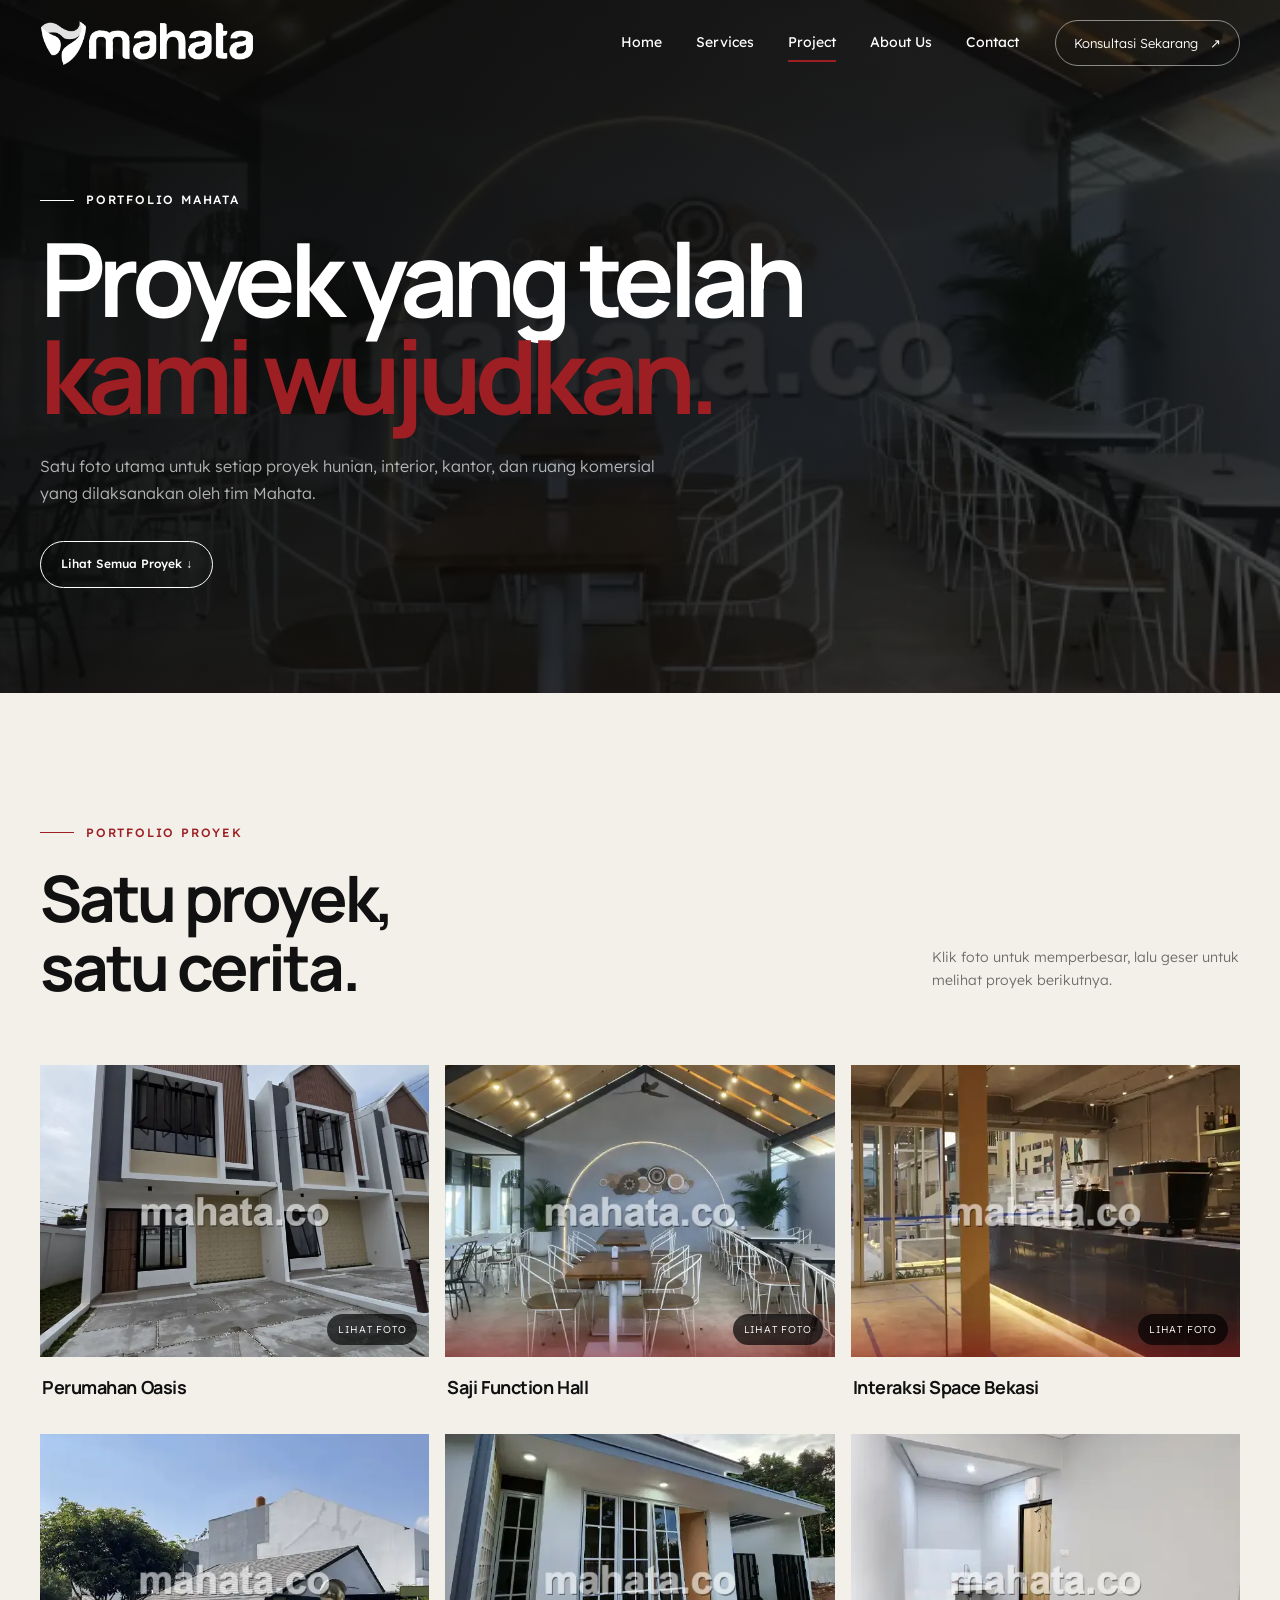
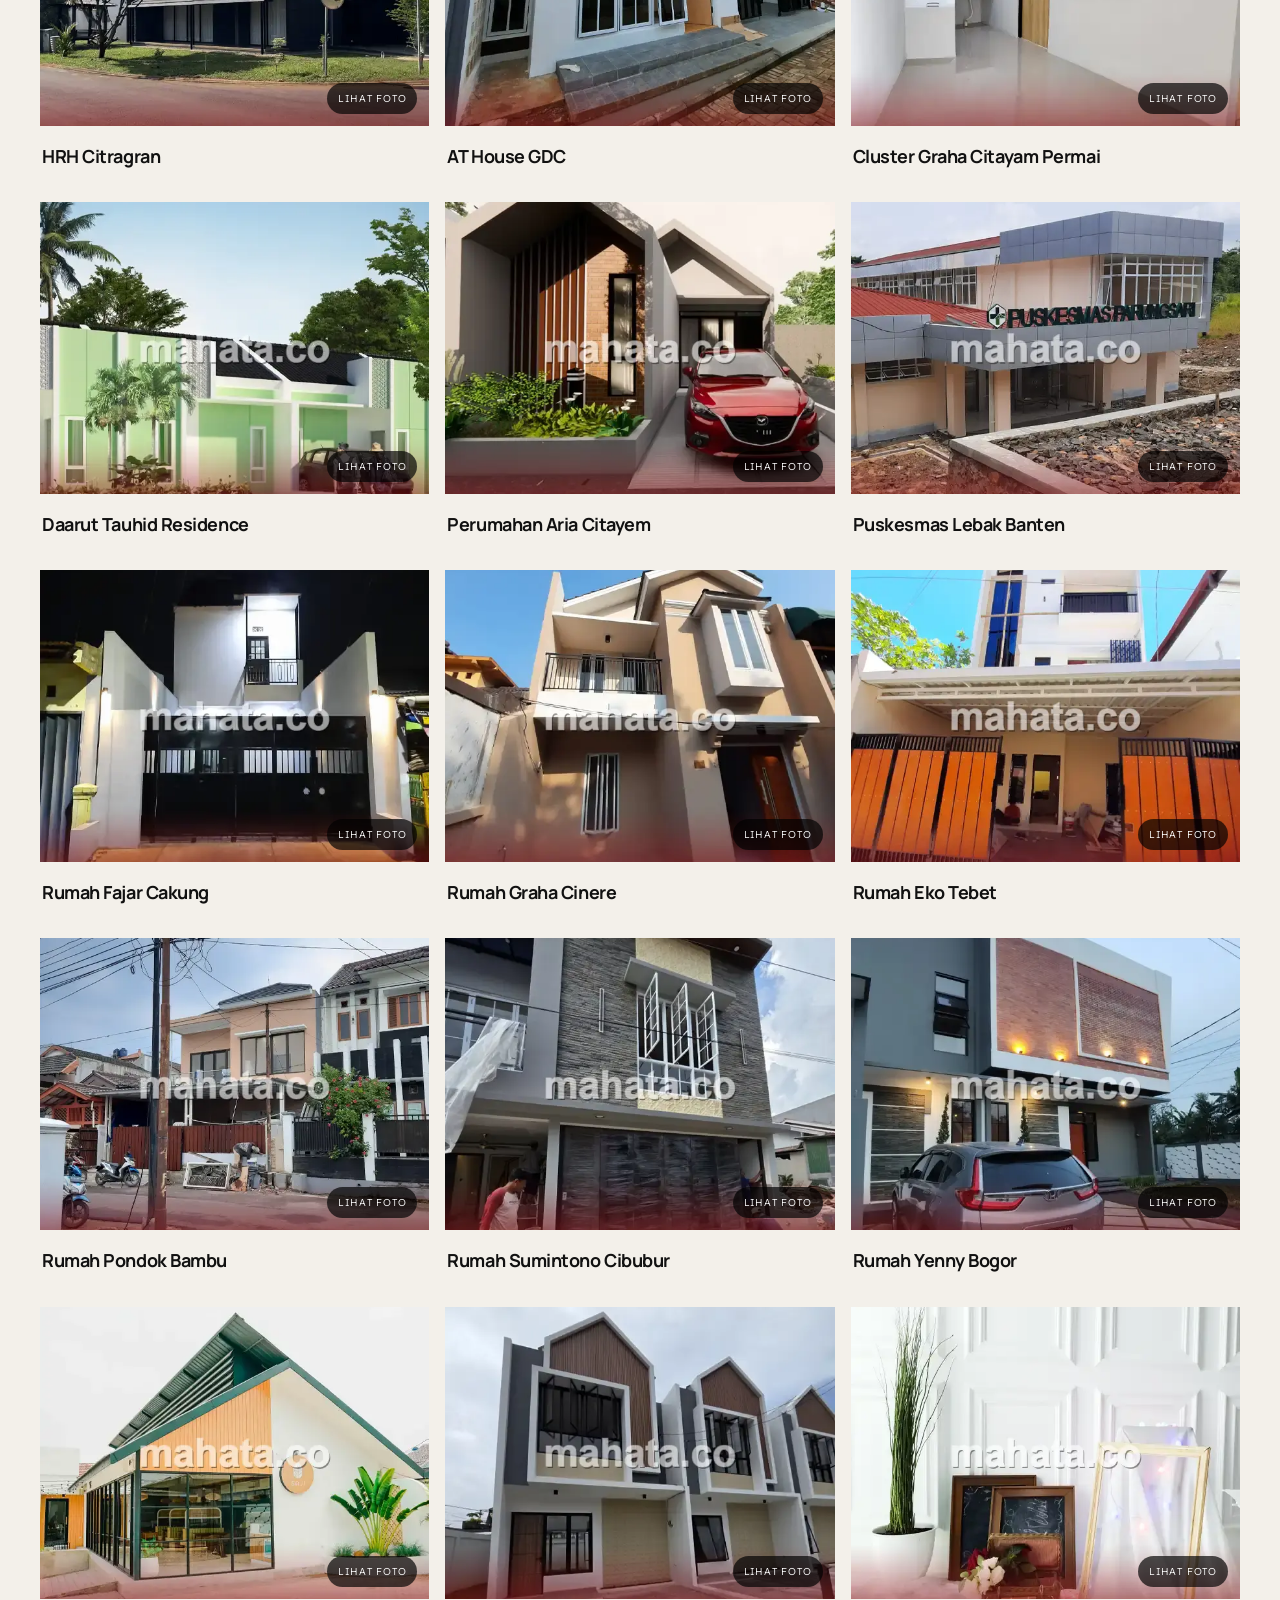
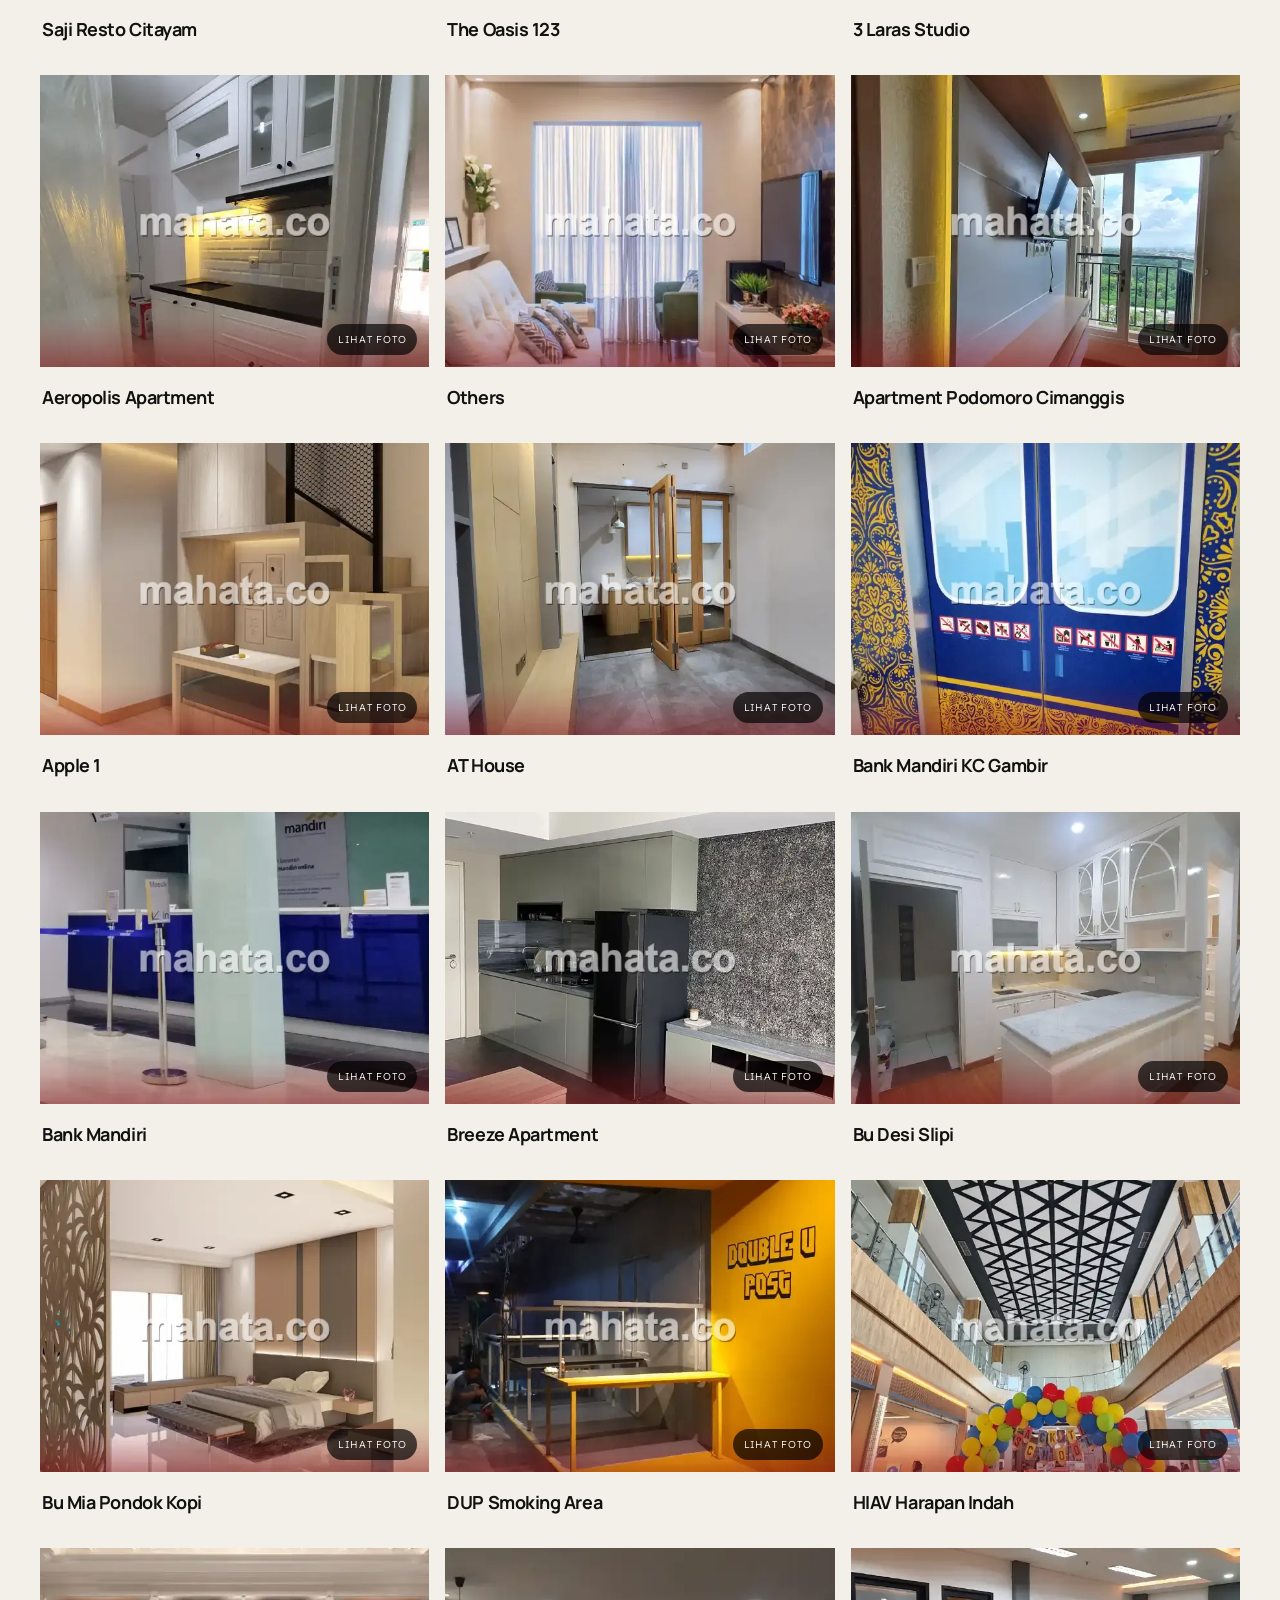
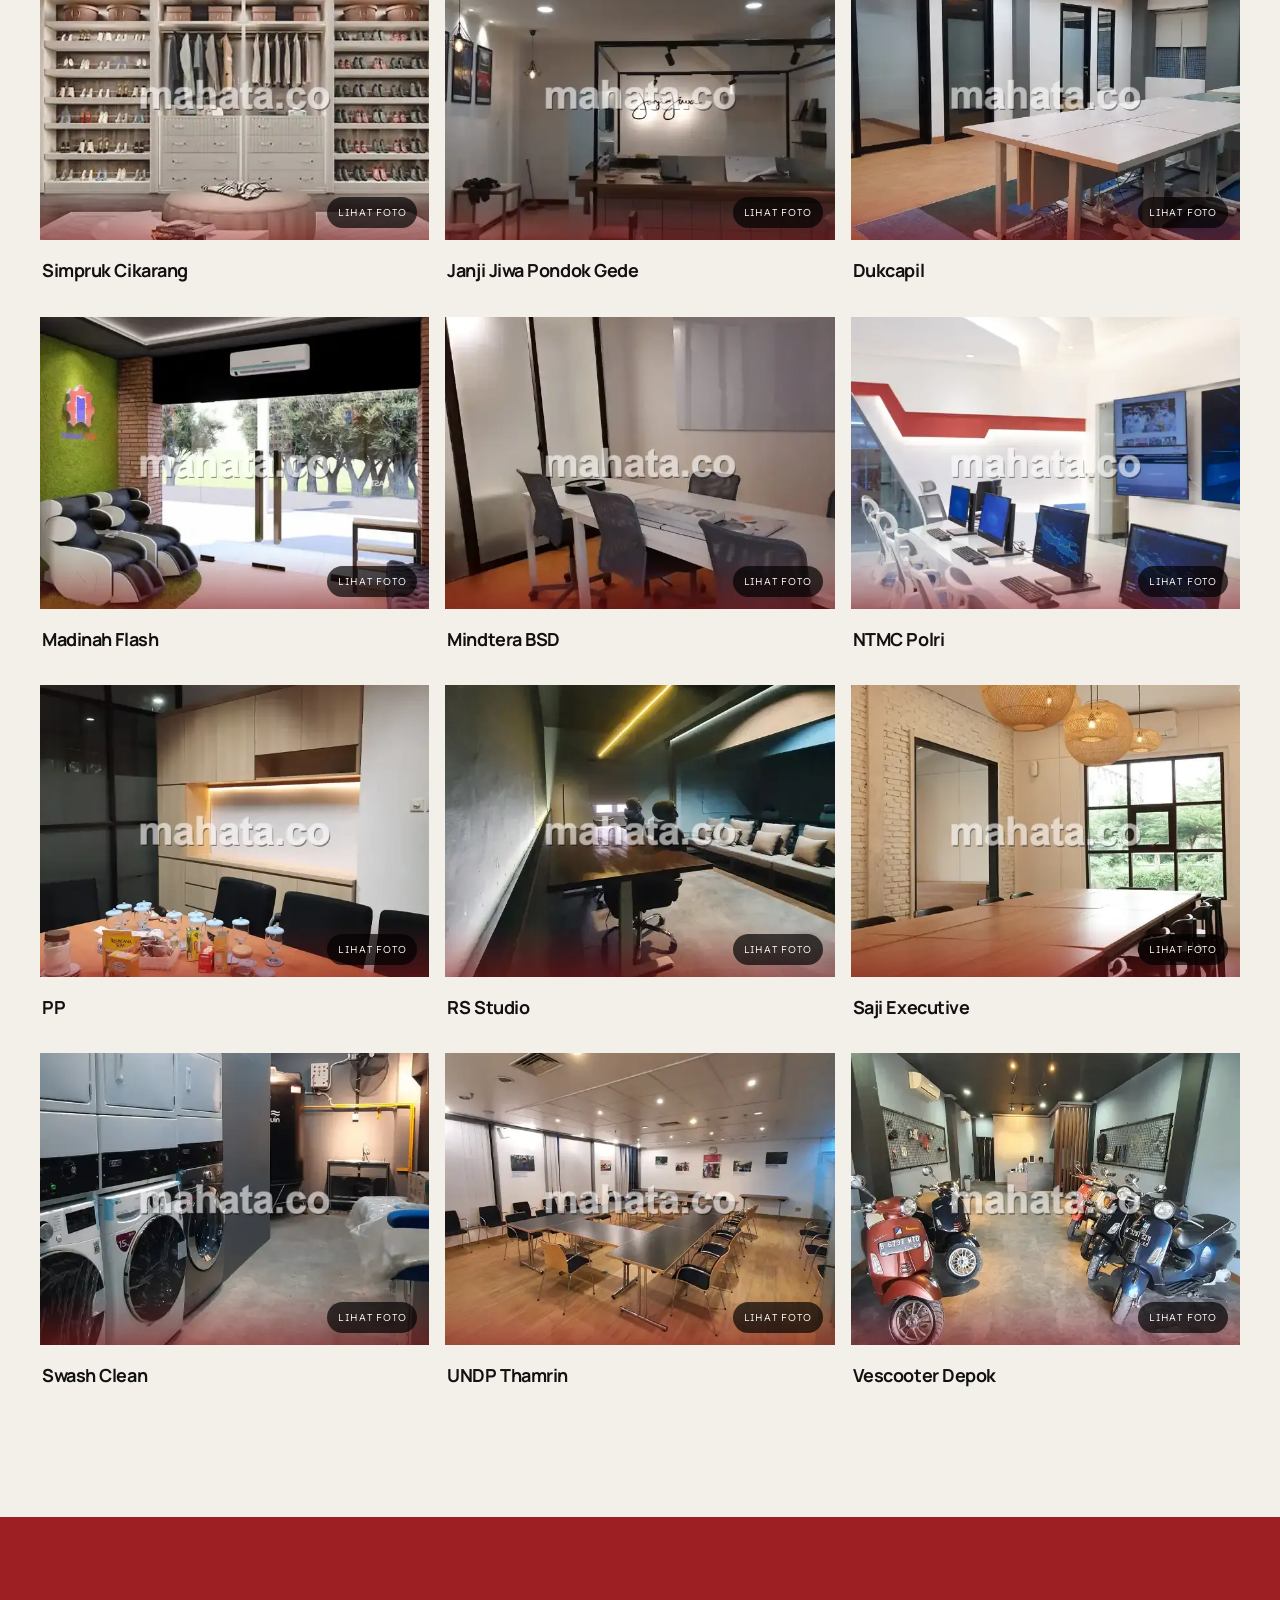
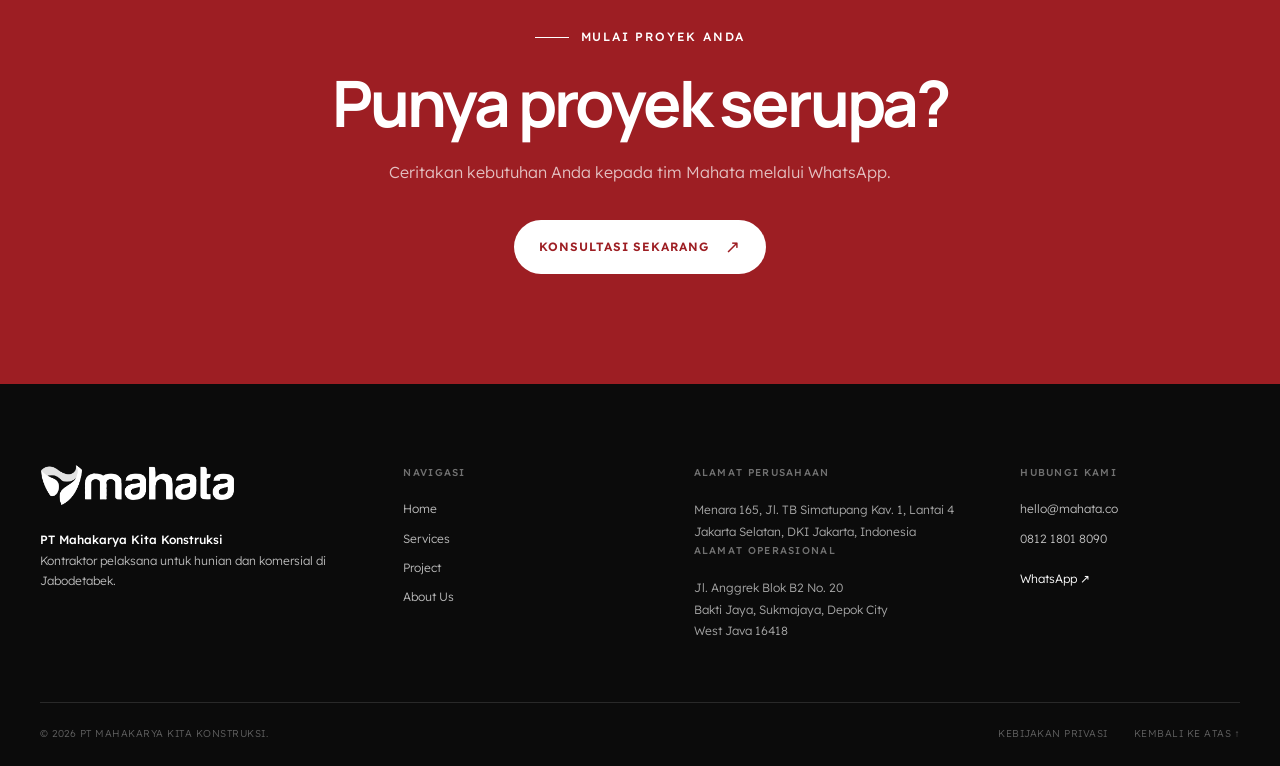
==== commit a7685368: "Add files via upload" ====
--- a/portfolio.html
+++ b/portfolio.html
@@ -16,7 +16,7 @@
   <header class="site-header is-scrolled" data-header>
     <div class="container nav-wrap">
       <a class="brand" href="index.html#home" aria-label="Mahata, kembali ke beranda"><img src="assets/mahata-logo.webp" alt="Mahata Construction" width="178" height="37"></a>
-      <button class="menu-toggle" type="button" aria-expanded="false" aria-controls="main-nav" data-menu-toggle><span class="sr-only">Buka menu</span><span></span><span></span></button>
+      <button class="menu-button" type="button" aria-expanded="false" aria-controls="main-nav" data-menu-button><span class="sr-only">Buka menu</span><span></span><span></span></button>
       <nav class="main-nav" id="main-nav" aria-label="Navigasi utama" data-menu>
         <a href="index.html#home">Home</a>
         <a href="index.html#layanan">Services</a>
--- a/style.css
+++ b/style.css
@@ -260,12 +260,13 @@
 
 @media (max-width: 980px) {
   :root { --container: min(100% - 32px, 760px); }
+  .site-header.is-scrolled { background: rgba(15, 15, 15, .98); -webkit-backdrop-filter: none; backdrop-filter: none; }
   .nav-cta { display: none; }
   .menu-button { display: block; position: relative; z-index: 3; }
   .menu-button[aria-expanded="true"] span:nth-of-type(2) { transform: translateY(4px) rotate(45deg); }
   .menu-button[aria-expanded="true"] span:nth-of-type(3) { transform: translateY(-4px) rotate(-45deg); }
-  .main-nav { position: fixed; inset: 0; display: flex; flex-direction: column; justify-content: center; align-items: flex-start; gap: 22px; padding: 90px 32px; background: #0f0f0f; transform: translateX(100%); }
-  .main-nav.is-open { transform: translateX(0); }
+  .main-nav { position: fixed; inset: 0; z-index: 2; display: flex; flex-direction: column; justify-content: center; align-items: flex-start; gap: 22px; padding: 90px 32px; background: #0f0f0f; transform: translateX(100%); visibility: hidden; pointer-events: none; }
+  .main-nav.is-open { transform: translateX(0); visibility: visible; pointer-events: auto; }
   .main-nav a { font-family: "Manrope", sans-serif; font-size: 36px; font-weight: 700; }
   .hero-content { padding: 145px 0 230px; }
   .hero-foot { align-items: flex-start; gap: 30px; }
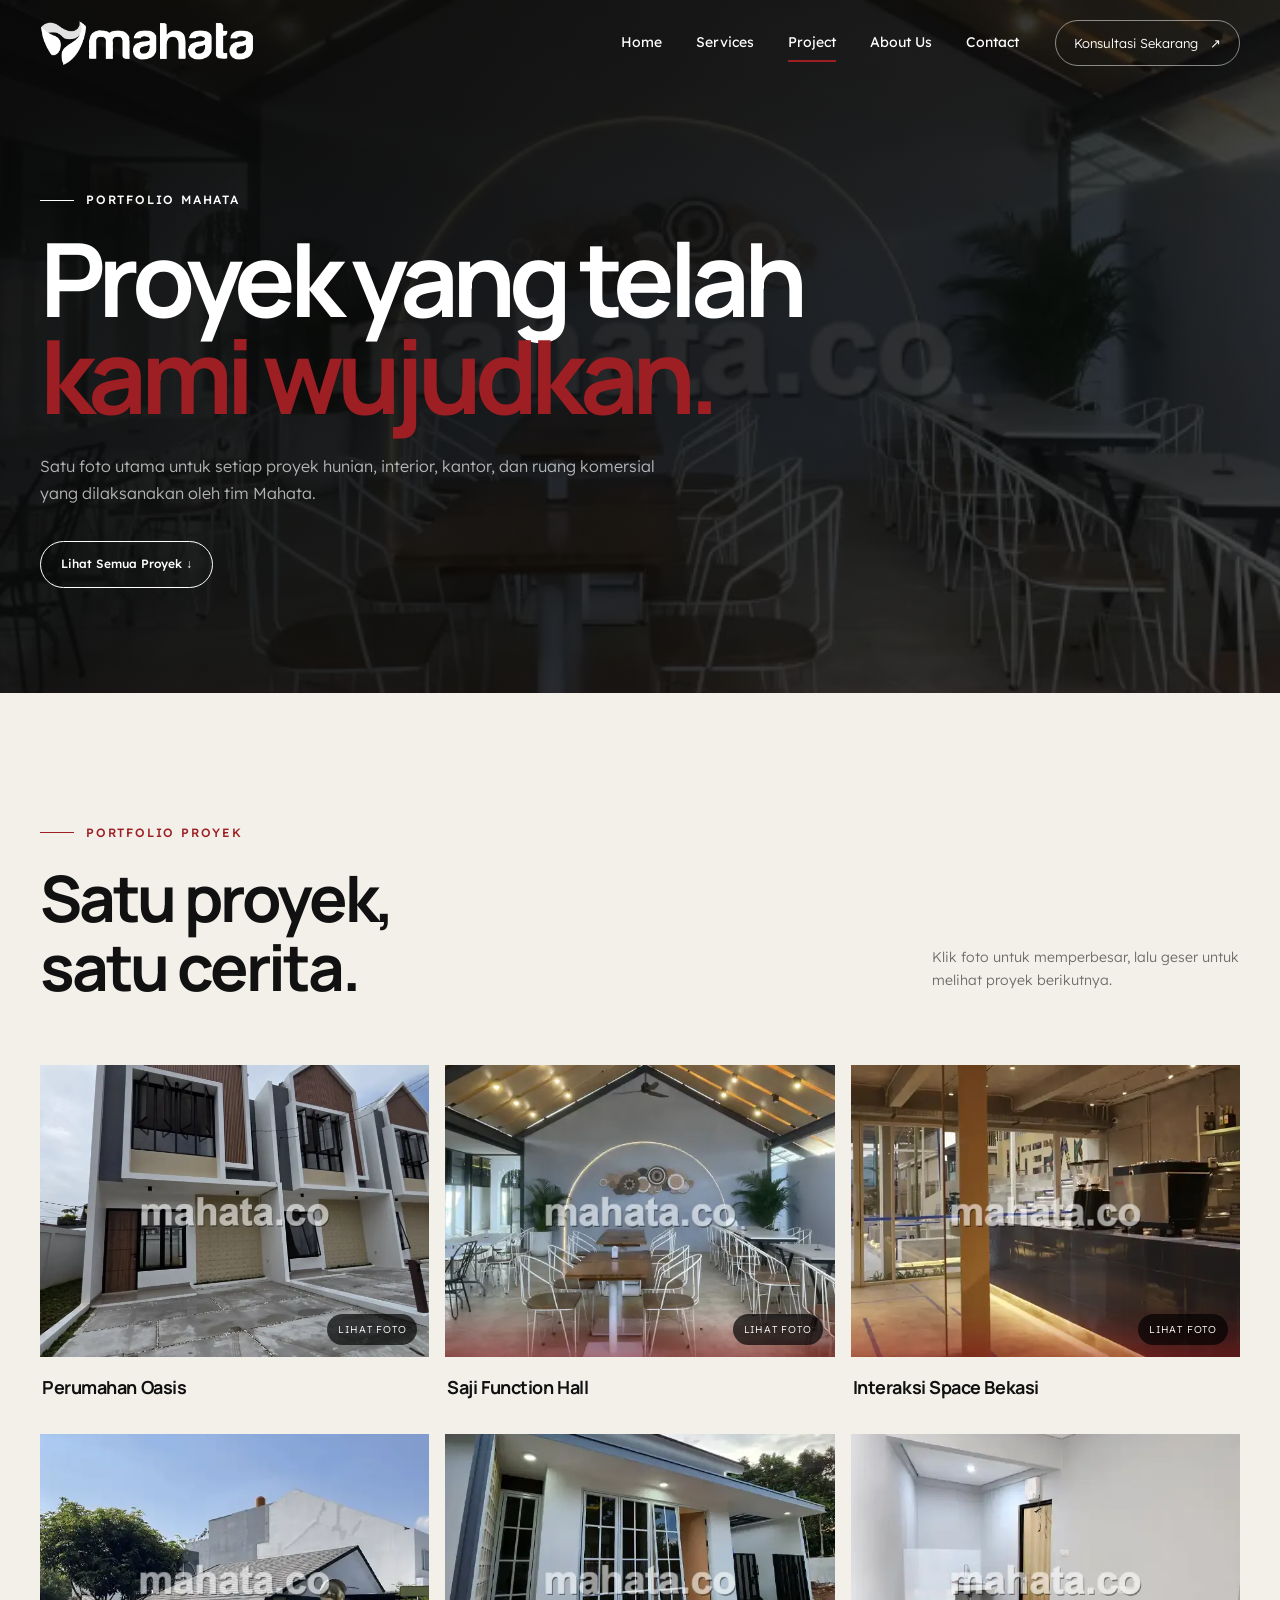
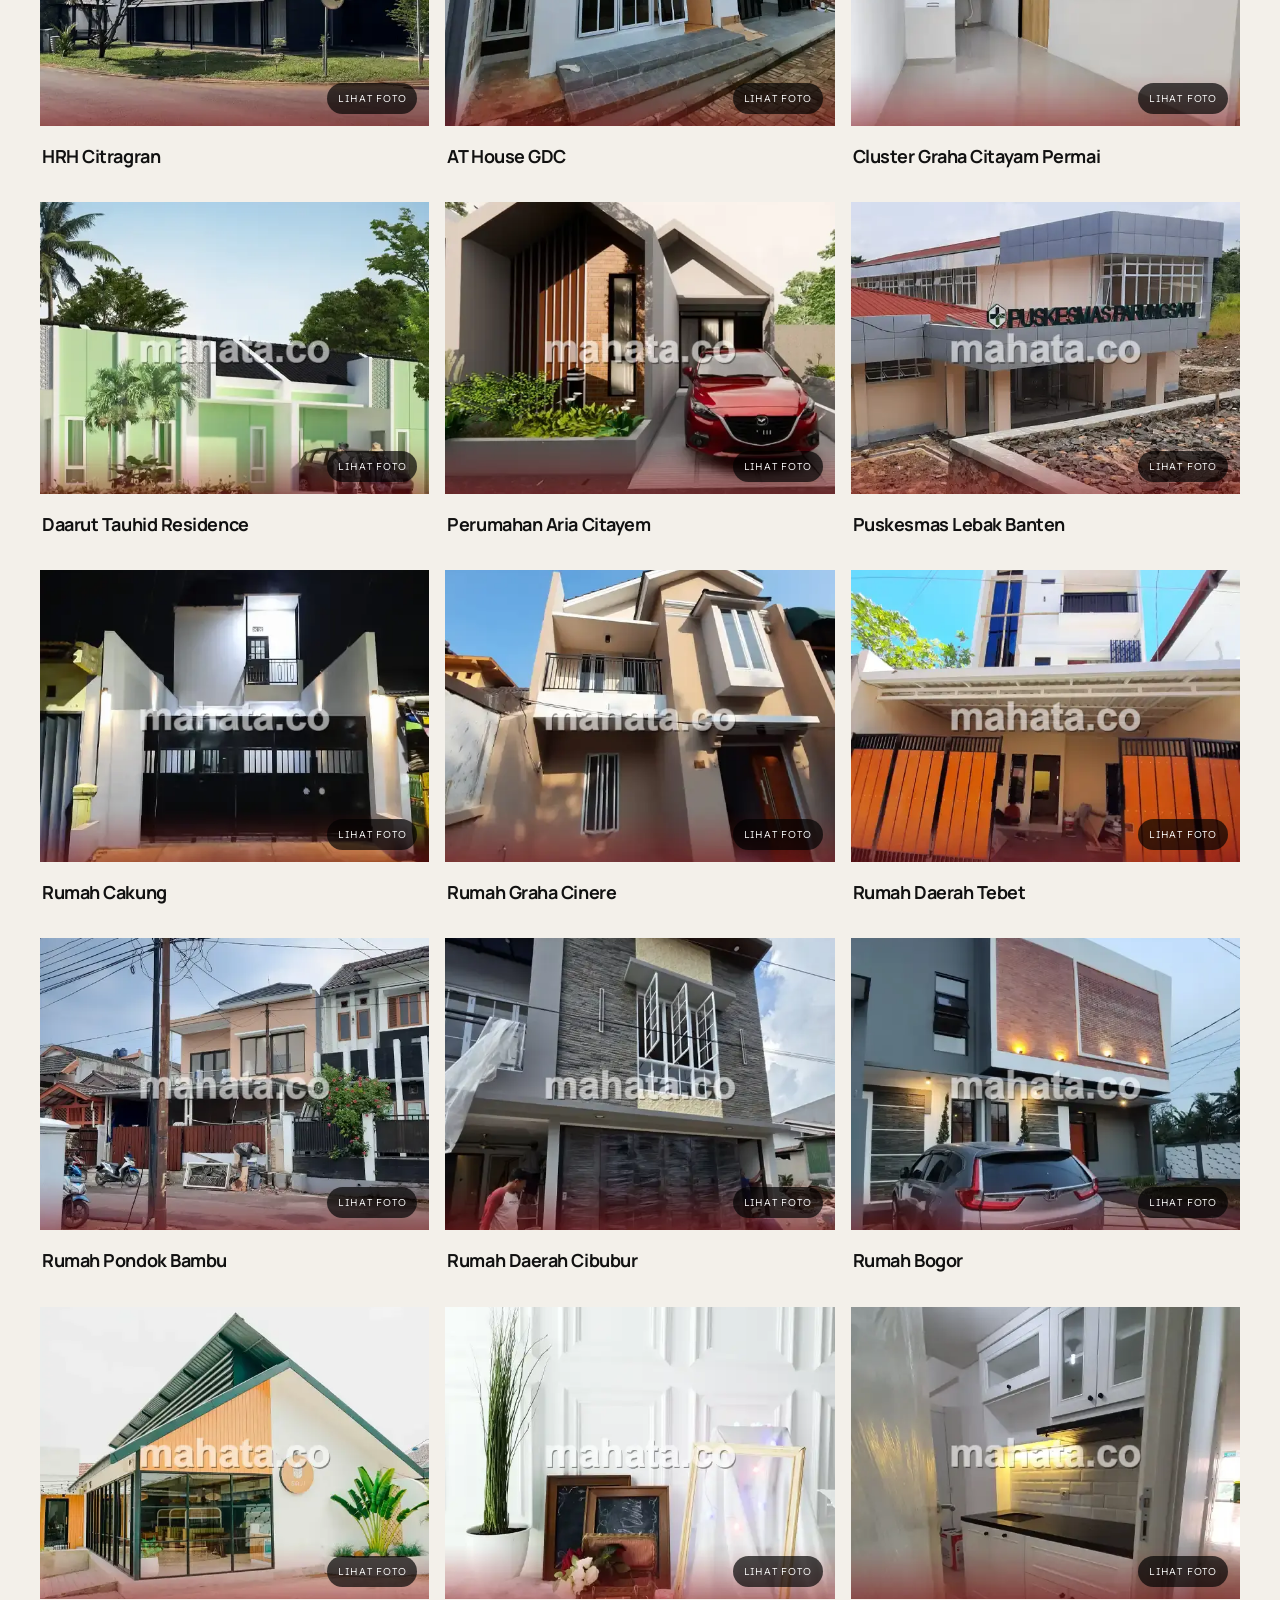
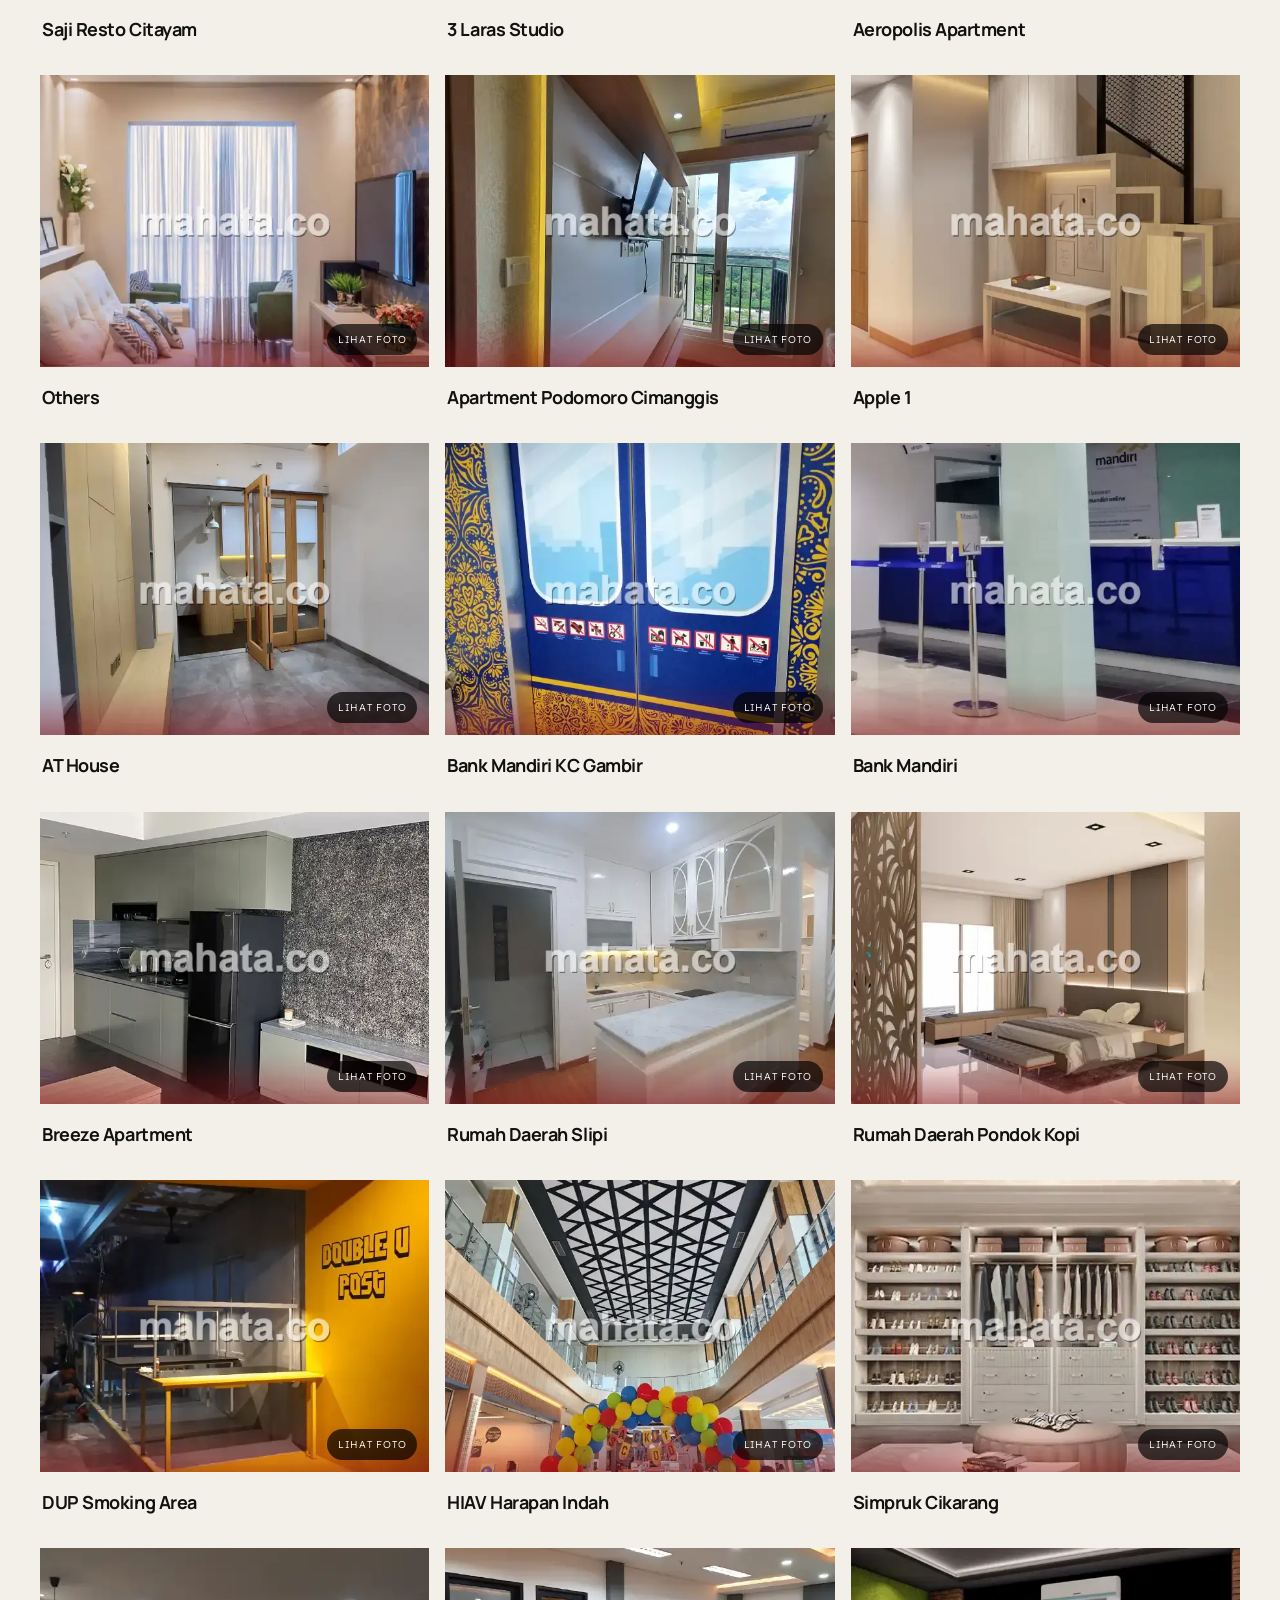
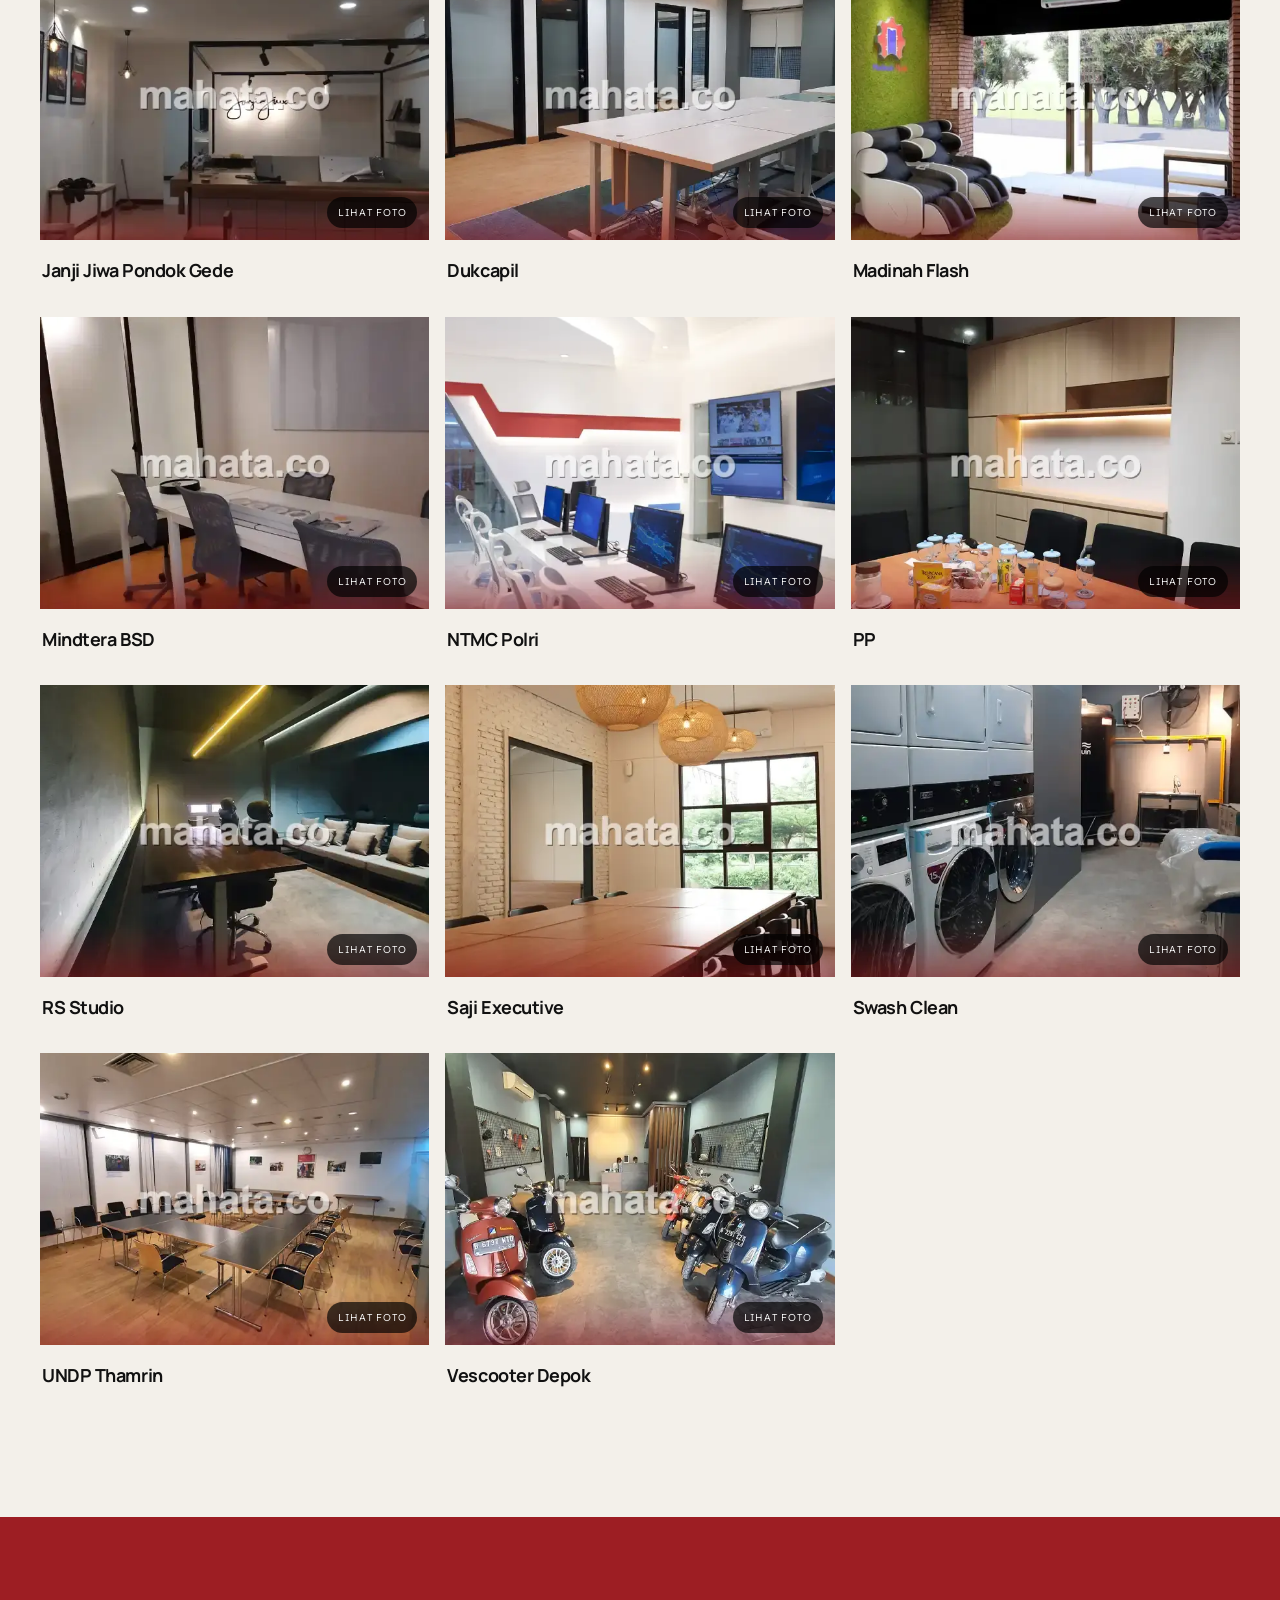
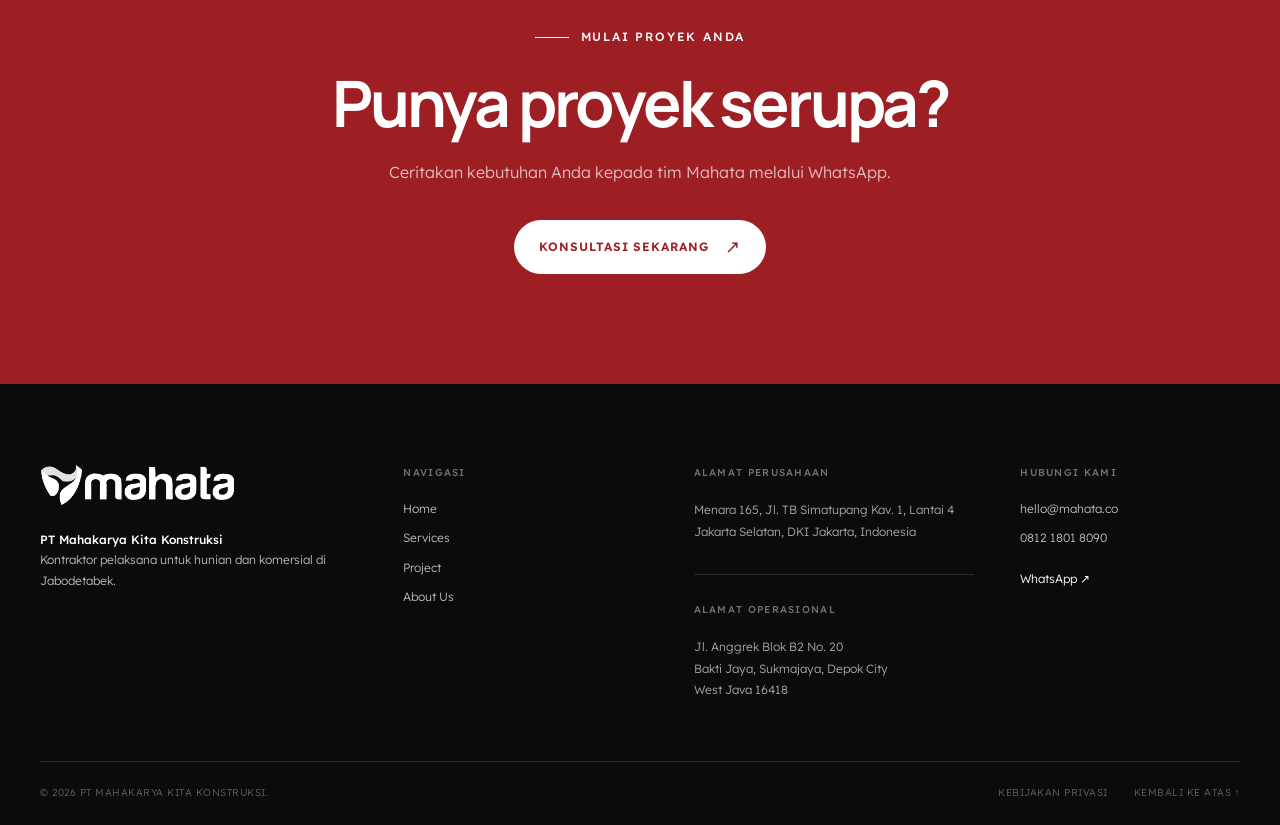
==== commit db88182e: "Add files via upload" ====
--- a/portfolio.html
+++ b/portfolio.html
@@ -1,10 +1,17 @@
 <!doctype html>
 <html lang="id">
 <head>
+  <!-- Google Tag Manager -->
+  <script>(function(w,d,s,l,i){w[l]=w[l]||[];w[l].push({'gtm.start':
+  new Date().getTime(),event:'gtm.js'});var f=d.getElementsByTagName(s)[0],
+  j=d.createElement(s),dl=l!='dataLayer'?'&l='+l:'';j.async=true;j.src=
+  'https://www.googletagmanager.com/gtm.js?id='+i+dl;f.parentNode.insertBefore(j,f);
+  })(window,document,'script','dataLayer','GTM-TVHHVD8L');</script>
+  <!-- End Google Tag Manager -->
   <meta charset="utf-8">
   <meta name="viewport" content="width=device-width, initial-scale=1">
-  <title>Portfolio Proyek | Mahata Construction</title>
-  <meta name="description" content="Portfolio proyek hunian dan komersial PT Mahakarya Kita Konstruksi.">
+  <title>Portfolio Kontraktor Pelaksana | Mahata Konstruksi</title>
+  <meta name="description" content="Lihat portfolio Mahata Konstruksi, perusahaan konstruksi dan kontraktor pelaksana proyek rumah, renovasi, interior, kantor, serta ruang komersial.">
   <link rel="preconnect" href="https://fonts.googleapis.com">
   <link rel="preconnect" href="https://fonts.gstatic.com" crossorigin>
   <link href="https://fonts.googleapis.com/css2?family=Lexend:wght@300;400;500;600&amp;family=Manrope:wght@400;500;600;700;800&amp;display=swap" rel="stylesheet">
@@ -12,6 +19,10 @@
   <script src="script.js" defer></script>
 </head>
 <body class="portfolio-page">
+  <!-- Google Tag Manager (noscript) -->
+  <noscript><iframe src="https://www.googletagmanager.com/ns.html?id=GTM-TVHHVD8L"
+  height="0" width="0" style="display:none;visibility:hidden"></iframe></noscript>
+  <!-- End Google Tag Manager (noscript) -->
   <a class="skip-link" href="#main">Lewati ke konten utama</a>
   <header class="site-header is-scrolled" data-header>
     <div class="container nav-wrap">
@@ -109,11 +120,11 @@
             <div class="portfolio-project-title"><h3>Puskesmas Lebak Banten</h3></div>
           </article>
           <article class="portfolio-project-card" id="rumah-fajar-cakung">
-            <button class="gallery-item" type="button" data-fullsrc="assets/covers/rumah-fajar-cakung.webp" aria-label="Perbesar foto Rumah Fajar Cakung">
-              <img src="assets/covers/rumah-fajar-cakung.webp" alt="Dokumentasi proyek Rumah Fajar Cakung" loading="lazy">
-              <span>Lihat foto</span>
-            </button>
-            <div class="portfolio-project-title"><h3>Rumah Fajar Cakung</h3></div>
+            <button class="gallery-item" type="button" data-fullsrc="assets/covers/rumah-fajar-cakung.webp" aria-label="Perbesar foto Rumah Cakung">
+              <img src="assets/covers/rumah-fajar-cakung.webp" alt="Dokumentasi proyek Rumah Cakung" loading="lazy">
+              <span>Lihat foto</span>
+            </button>
+            <div class="portfolio-project-title"><h3>Rumah Cakung</h3></div>
           </article>
           <article class="portfolio-project-card" id="rumah-graha-cinere">
             <button class="gallery-item" type="button" data-fullsrc="assets/covers/rumah-graha-cinere.webp" aria-label="Perbesar foto Rumah Graha Cinere">
@@ -123,11 +134,11 @@
             <div class="portfolio-project-title"><h3>Rumah Graha Cinere</h3></div>
           </article>
           <article class="portfolio-project-card" id="rumah-eko-tebet">
-            <button class="gallery-item" type="button" data-fullsrc="assets/covers/rumah-eko-tebet.webp" aria-label="Perbesar foto Rumah Eko Tebet">
-              <img src="assets/covers/rumah-eko-tebet.webp" alt="Dokumentasi proyek Rumah Eko Tebet" loading="lazy">
-              <span>Lihat foto</span>
-            </button>
-            <div class="portfolio-project-title"><h3>Rumah Eko Tebet</h3></div>
+            <button class="gallery-item" type="button" data-fullsrc="assets/covers/rumah-eko-tebet.webp" aria-label="Perbesar foto Rumah Daerah Tebet">
+              <img src="assets/covers/rumah-eko-tebet.webp" alt="Dokumentasi proyek Rumah Daerah Tebet" loading="lazy">
+              <span>Lihat foto</span>
+            </button>
+            <div class="portfolio-project-title"><h3>Rumah Daerah Tebet</h3></div>
           </article>
           <article class="portfolio-project-card" id="rumah-pondok-bambu">
             <button class="gallery-item" type="button" data-fullsrc="assets/covers/rumah-pondok-bambu.webp" aria-label="Perbesar foto Rumah Pondok Bambu">
@@ -137,18 +148,18 @@
             <div class="portfolio-project-title"><h3>Rumah Pondok Bambu</h3></div>
           </article>
           <article class="portfolio-project-card" id="rumah-sumintono-cibubur">
-            <button class="gallery-item" type="button" data-fullsrc="assets/covers/rumah-sumintono-cibubur.webp" aria-label="Perbesar foto Rumah Sumintono Cibubur">
-              <img src="assets/covers/rumah-sumintono-cibubur.webp" alt="Dokumentasi proyek Rumah Sumintono Cibubur" loading="lazy">
-              <span>Lihat foto</span>
-            </button>
-            <div class="portfolio-project-title"><h3>Rumah Sumintono Cibubur</h3></div>
+            <button class="gallery-item" type="button" data-fullsrc="assets/covers/rumah-sumintono-cibubur.webp" aria-label="Perbesar foto Rumah Daerah Cibubur">
+              <img src="assets/covers/rumah-sumintono-cibubur.webp" alt="Dokumentasi proyek Rumah Daerah Cibubur" loading="lazy">
+              <span>Lihat foto</span>
+            </button>
+            <div class="portfolio-project-title"><h3>Rumah Daerah Cibubur</h3></div>
           </article>
           <article class="portfolio-project-card" id="rumah-yenny-bogor">
-            <button class="gallery-item" type="button" data-fullsrc="assets/covers/rumah-yenny-bogor.webp" aria-label="Perbesar foto Rumah Yenny Bogor">
-              <img src="assets/covers/rumah-yenny-bogor.webp" alt="Dokumentasi proyek Rumah Yenny Bogor" loading="lazy">
-              <span>Lihat foto</span>
-            </button>
-            <div class="portfolio-project-title"><h3>Rumah Yenny Bogor</h3></div>
+            <button class="gallery-item" type="button" data-fullsrc="assets/covers/rumah-yenny-bogor.webp" aria-label="Perbesar foto Rumah Bogor">
+              <img src="assets/covers/rumah-yenny-bogor.webp" alt="Dokumentasi proyek Rumah Bogor" loading="lazy">
+              <span>Lihat foto</span>
+            </button>
+            <div class="portfolio-project-title"><h3>Rumah Bogor</h3></div>
           </article>
           <article class="portfolio-project-card" id="saji-resto-citayam">
             <button class="gallery-item" type="button" data-fullsrc="assets/covers/saji-resto-citayam.webp" aria-label="Perbesar foto Saji Resto Citayam">
@@ -157,13 +168,6 @@
             </button>
             <div class="portfolio-project-title"><h3>Saji Resto Citayam</h3></div>
           </article>
-          <article class="portfolio-project-card" id="the-oasis-123">
-            <button class="gallery-item" type="button" data-fullsrc="assets/covers/the-oasis-123.webp" aria-label="Perbesar foto The Oasis 123">
-              <img src="assets/covers/the-oasis-123.webp" alt="Dokumentasi proyek The Oasis 123" loading="lazy">
-              <span>Lihat foto</span>
-            </button>
-            <div class="portfolio-project-title"><h3>The Oasis 123</h3></div>
-          </article>
           <article class="portfolio-project-card" id="3-laras-studio">
             <button class="gallery-item" type="button" data-fullsrc="assets/covers/3-laras-studio.webp" aria-label="Perbesar foto 3 Laras Studio">
               <img src="assets/covers/3-laras-studio.webp" alt="Dokumentasi proyek 3 Laras Studio" loading="lazy">
@@ -228,18 +232,18 @@
             <div class="portfolio-project-title"><h3>Breeze Apartment</h3></div>
           </article>
           <article class="portfolio-project-card" id="bu-desi-slipi">
-            <button class="gallery-item" type="button" data-fullsrc="assets/covers/bu-desi-slipi.webp" aria-label="Perbesar foto Bu Desi Slipi">
-              <img src="assets/covers/bu-desi-slipi.webp" alt="Dokumentasi proyek Bu Desi Slipi" loading="lazy">
-              <span>Lihat foto</span>
-            </button>
-            <div class="portfolio-project-title"><h3>Bu Desi Slipi</h3></div>
+            <button class="gallery-item" type="button" data-fullsrc="assets/covers/bu-desi-slipi.webp" aria-label="Perbesar foto Rumah Daerah Slipi">
+              <img src="assets/covers/bu-desi-slipi.webp" alt="Dokumentasi proyek Rumah Daerah Slipi" loading="lazy">
+              <span>Lihat foto</span>
+            </button>
+            <div class="portfolio-project-title"><h3>Rumah Daerah Slipi</h3></div>
           </article>
           <article class="portfolio-project-card" id="bu-mia-pondok-kopi">
-            <button class="gallery-item" type="button" data-fullsrc="assets/covers/bu-mia-pondok-kopi.webp" aria-label="Perbesar foto Bu Mia Pondok Kopi">
-              <img src="assets/covers/bu-mia-pondok-kopi.webp" alt="Dokumentasi proyek Bu Mia Pondok Kopi" loading="lazy">
-              <span>Lihat foto</span>
-            </button>
-            <div class="portfolio-project-title"><h3>Bu Mia Pondok Kopi</h3></div>
+            <button class="gallery-item" type="button" data-fullsrc="assets/covers/bu-mia-pondok-kopi.webp" aria-label="Perbesar foto Rumah Daerah Pondok Kopi">
+              <img src="assets/covers/bu-mia-pondok-kopi.webp" alt="Dokumentasi proyek Rumah Daerah Pondok Kopi" loading="lazy">
+              <span>Lihat foto</span>
+            </button>
+            <div class="portfolio-project-title"><h3>Rumah Daerah Pondok Kopi</h3></div>
           </article>
           <article class="portfolio-project-card" id="dup-smoking-area">
             <button class="gallery-item" type="button" data-fullsrc="assets/covers/dup-smoking-area.webp" aria-label="Perbesar foto DUP Smoking Area">
--- a/style.css
+++ b/style.css
@@ -159,7 +159,6 @@
 .gallery-item img { width: 100%; height: 100%; object-fit: cover; }
 .portfolio-project-grid img, [data-lightbox-image] { -webkit-user-drag: none; user-select: none; }
 .gallery-item span { position: absolute; right: 12px; bottom: 12px; padding: 7px 11px; color: white; background: rgba(0,0,0,.68); border-radius: 999px; font-size: 10px; text-transform: uppercase; letter-spacing: .08em; }
-.footer-label-spaced { margin-top: 20px !important; }
 .portfolio-project-grid { display: grid; grid-template-columns: repeat(3, 1fr); gap: 34px 16px; }
 .portfolio-project-card { min-width: 0; scroll-margin-top: 92px; }
 .portfolio-project-card .gallery-item,
@@ -225,6 +224,7 @@
 .footer-grid img { width: auto; height: 42px; margin-bottom: 24px; object-fit: contain; filter: brightness(0) invert(1); }
 .footer-grid > div:first-child p { max-width: 360px; color: rgba(255,255,255,.45); font-size: 13px; }
 .footer-label { margin: 0 0 18px !important; color: rgba(255,255,255,.42) !important; font-size: 10px !important; font-weight: 500; letter-spacing: .13em; text-transform: uppercase; }
+.footer-label.footer-label-spaced { margin-top: 32px !important; padding-top: 26px; border-top: 1px solid rgba(255,255,255,.12); }
 .footer-grid a, .footer-grid > div > p:not(.footer-label) { display: block; margin: 0 0 9px; color: rgba(255,255,255,.72); font-size: 12px; }
 .footer-grid address { color: rgba(255,255,255,.64); font-size: 12px; font-style: normal; line-height: 1.8; }
 .footer-brand strong { color: white; font-weight: 500; }
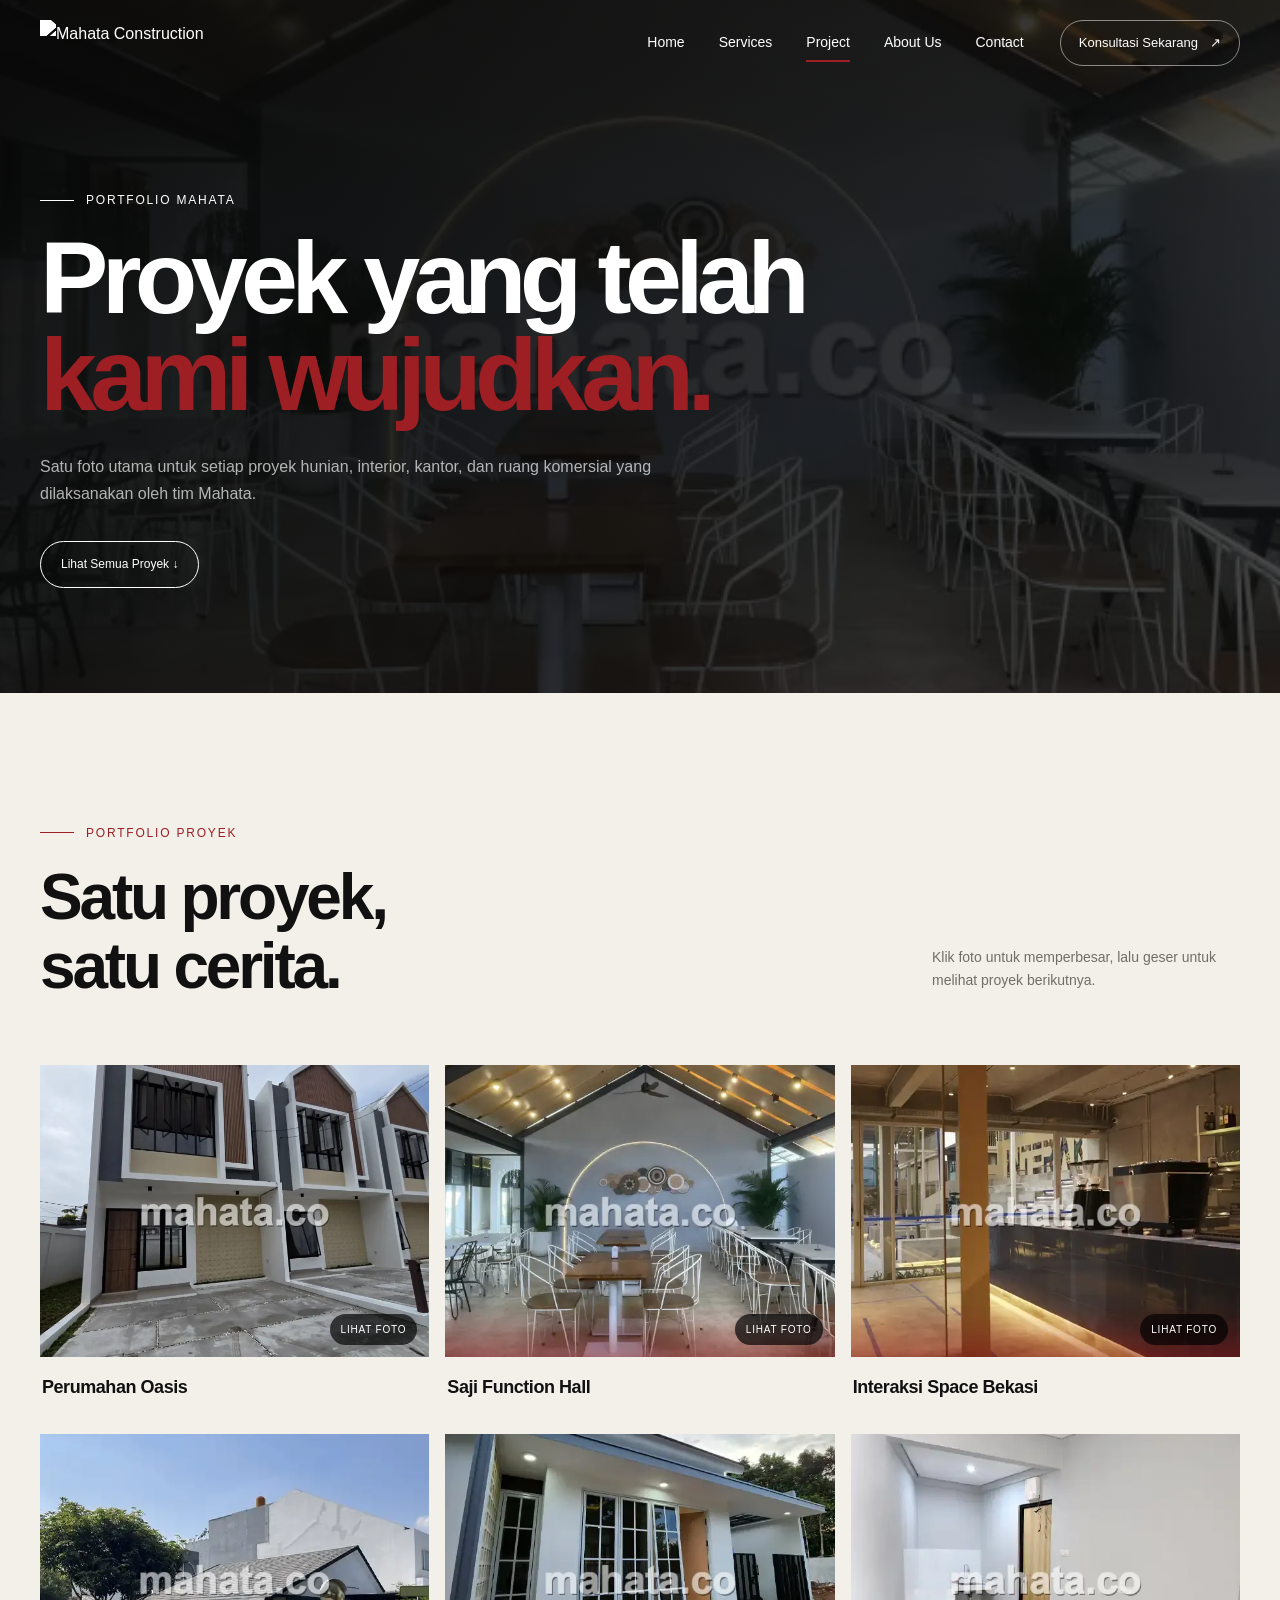
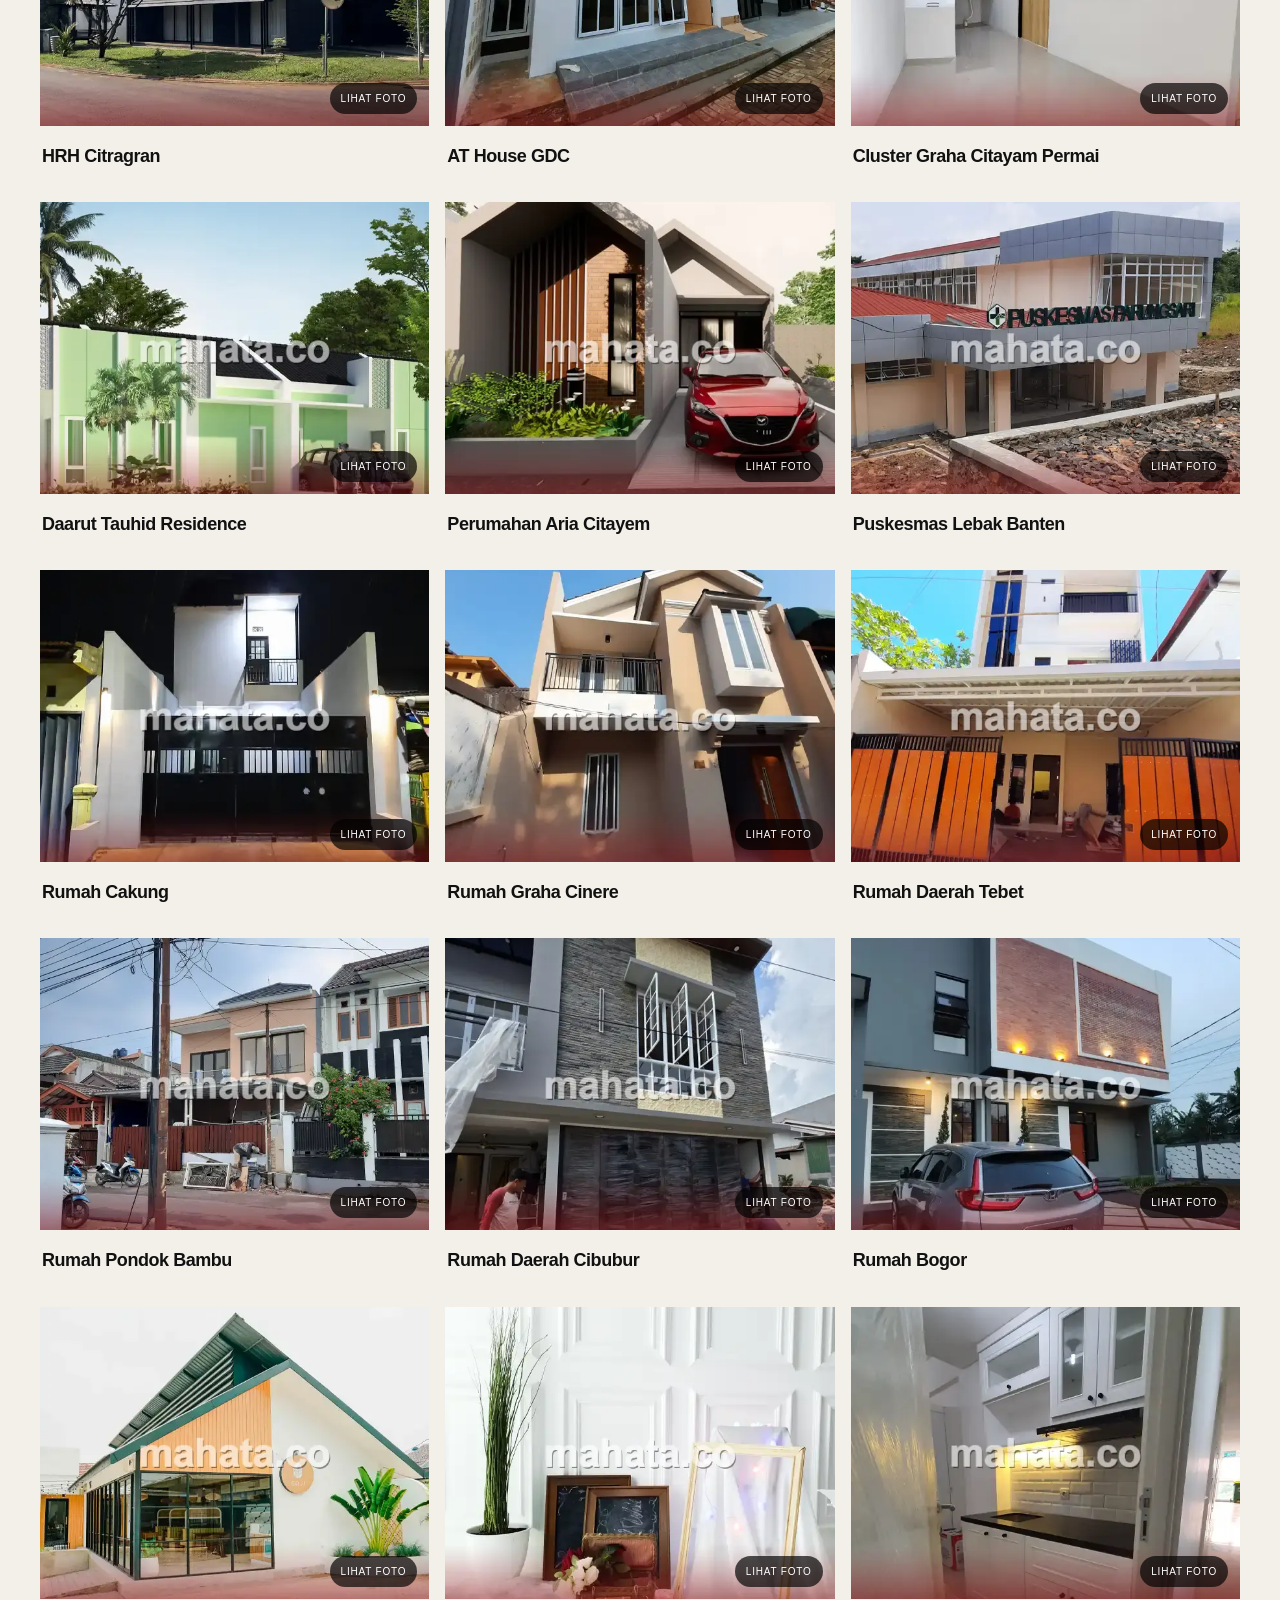
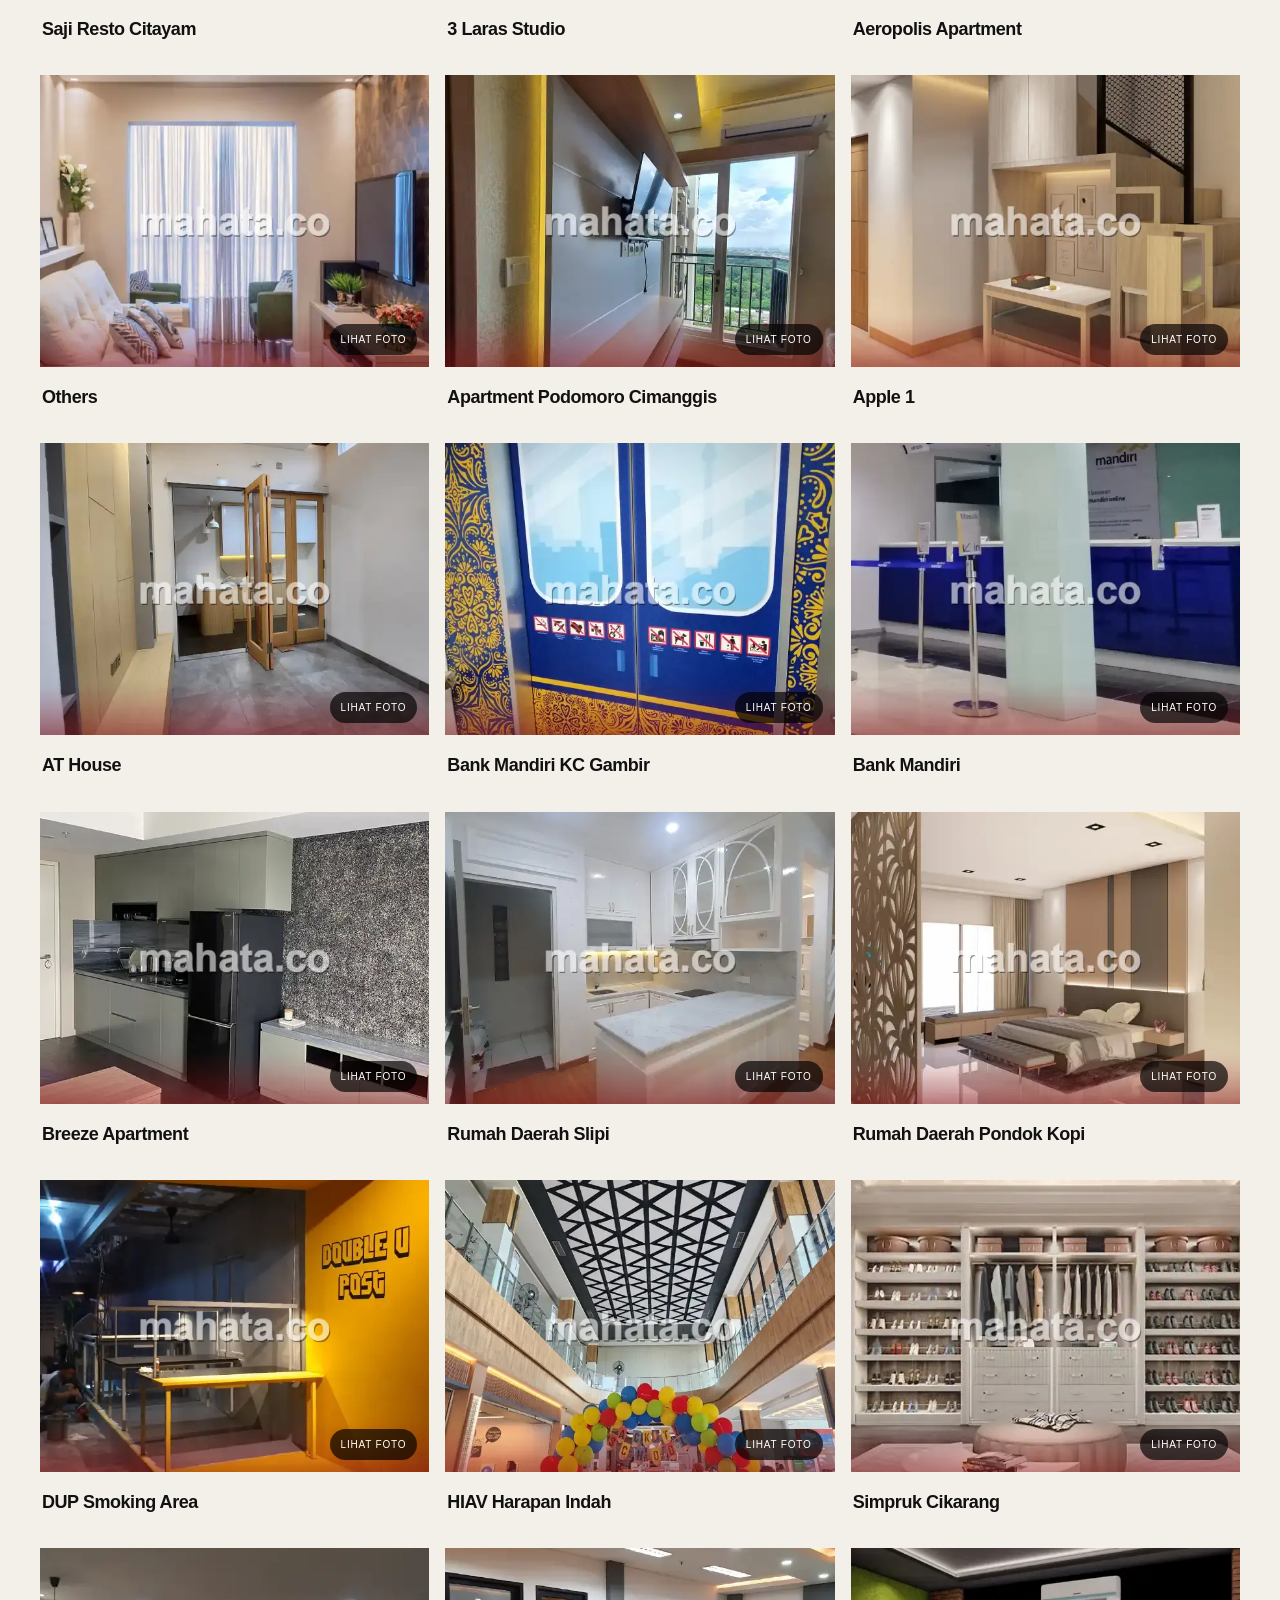
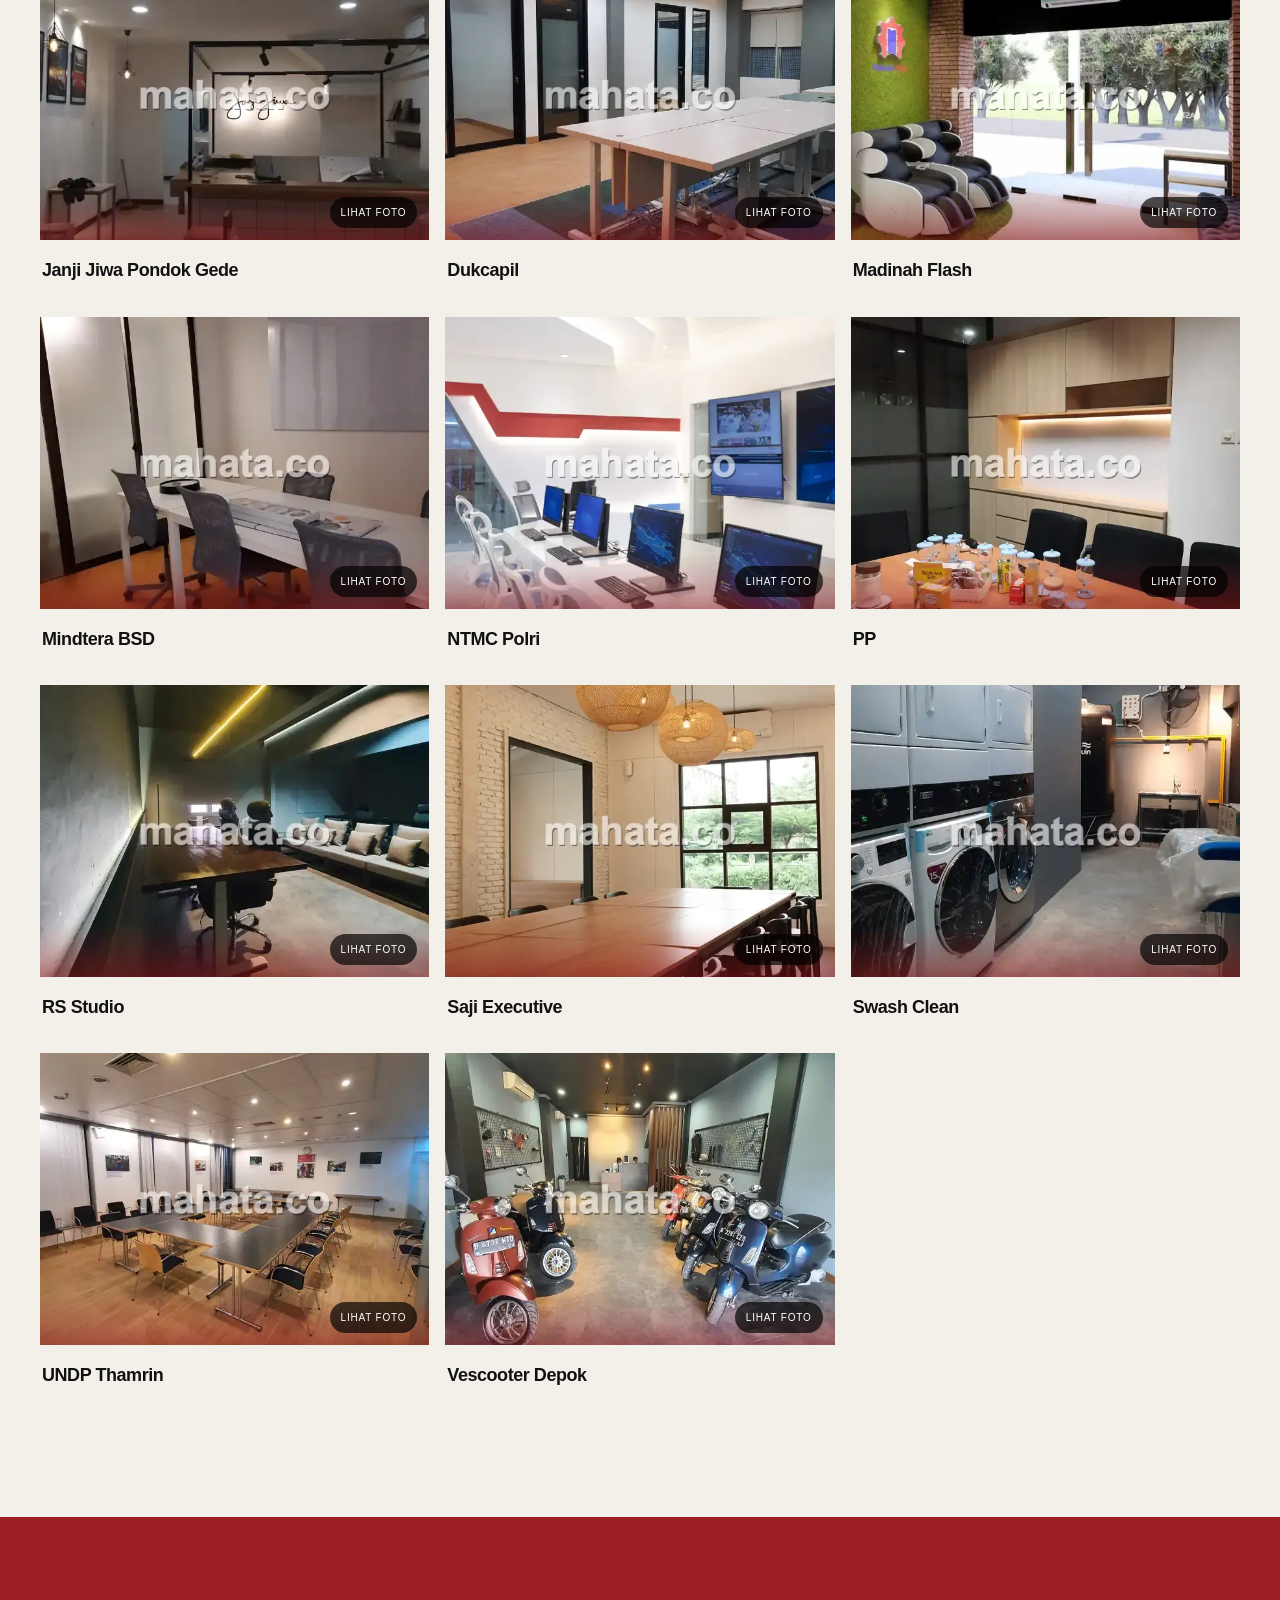
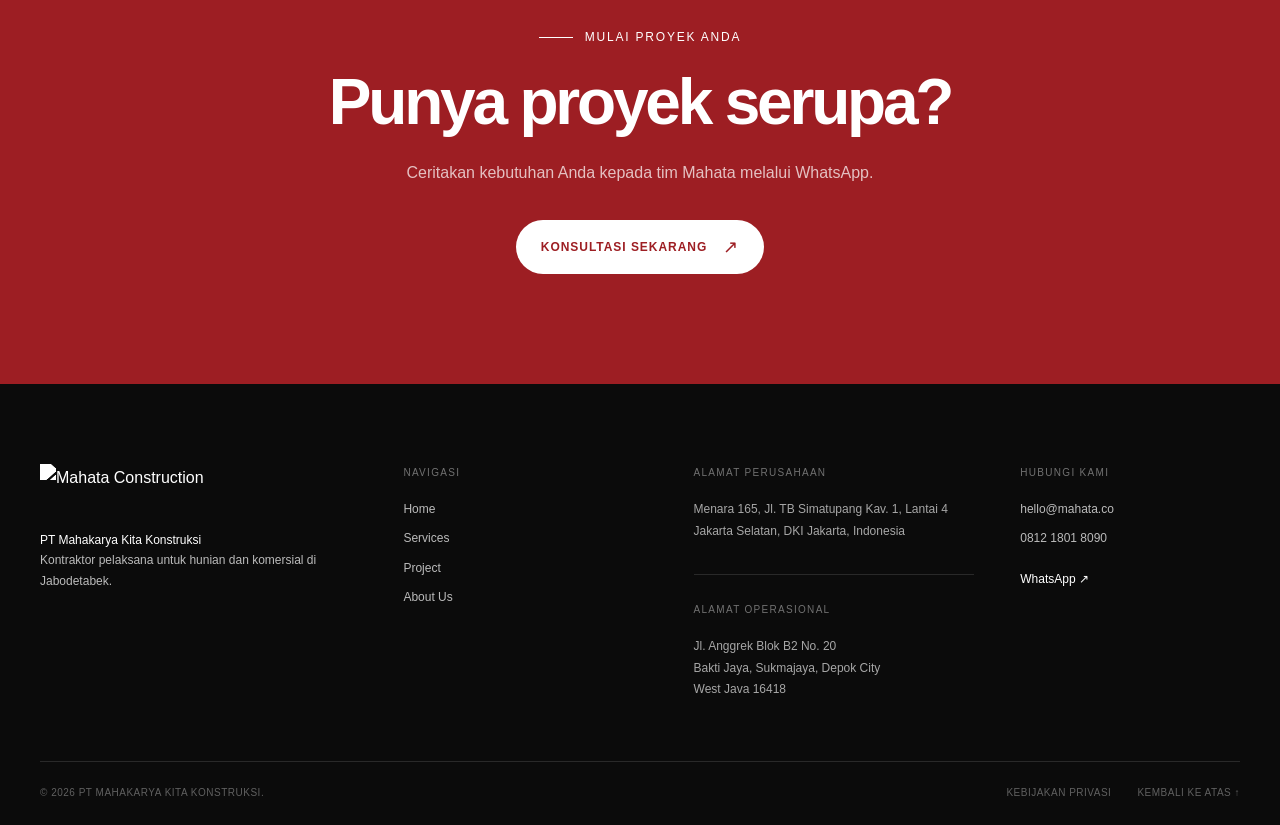
==== commit 72f3bdf3: "Add files via upload" ====
--- a/portfolio.html
+++ b/portfolio.html
@@ -1,22 +1,23 @@
 <!doctype html>
 <html lang="id">
 <head>
-  <!-- Google Tag Manager -->
-  <script>(function(w,d,s,l,i){w[l]=w[l]||[];w[l].push({'gtm.start':
-  new Date().getTime(),event:'gtm.js'});var f=d.getElementsByTagName(s)[0],
-  j=d.createElement(s),dl=l!='dataLayer'?'&l='+l:'';j.async=true;j.src=
-  'https://www.googletagmanager.com/gtm.js?id='+i+dl;f.parentNode.insertBefore(j,f);
-  })(window,document,'script','dataLayer','GTM-TVHHVD8L');</script>
+  <!-- Google Tag Manager: dimuat setelah interaksi pertama agar tidak menghambat render -->
+  <script>(function(w,d){w.dataLayer=w.dataLayer||[];var loaded=false,events=['pointerdown','touchstart','keydown','scroll'];function loadGTM(){if(loaded)return;loaded=true;events.forEach(function(event){w.removeEventListener(event,loadGTM)});w.dataLayer.push({'gtm.start':new Date().getTime(),event:'gtm.js'});var script=d.createElement('script');script.async=true;script.src='https://www.googletagmanager.com/gtm.js?id=GTM-TVHHVD8L';d.head.appendChild(script)}events.forEach(function(event){w.addEventListener(event,loadGTM,{once:true,passive:true})})})(window,document);</script>
   <!-- End Google Tag Manager -->
   <meta charset="utf-8">
   <meta name="viewport" content="width=device-width, initial-scale=1">
   <title>Portfolio Kontraktor Pelaksana | Mahata Konstruksi</title>
   <meta name="description" content="Lihat portfolio Mahata Konstruksi, perusahaan konstruksi dan kontraktor pelaksana proyek rumah, renovasi, interior, kantor, serta ruang komersial.">
-  <link rel="preconnect" href="https://fonts.googleapis.com">
-  <link rel="preconnect" href="https://fonts.gstatic.com" crossorigin>
-  <link href="https://fonts.googleapis.com/css2?family=Lexend:wght@300;400;500;600&amp;family=Manrope:wght@400;500;600;700;800&amp;display=swap" rel="stylesheet">
-  <link rel="stylesheet" href="style.css">
-  <script src="script.js" defer></script>
+  <link rel="icon" href="favicon.ico" sizes="any">
+  <link rel="icon" type="image/webp" href="assets/mahata-favicon.webp">
+  <link rel="preload" href="assets/covers/saji-function-hall.webp" as="image" type="image/webp" fetchpriority="high">
+  <link rel="preload" href="assets/mahata-logo-optimized.webp" as="image" type="image/webp">
+  <link rel="preload" href="assets/fonts/lexend-latin.woff2" as="font" type="font/woff2" crossorigin>
+  <link rel="preload" href="assets/fonts/manrope-latin.woff2" as="font" type="font/woff2" crossorigin>
+  <style>:root{--ink:#111;--paper:#f5f2ec;--red:#9d1e23;--container:min(1200px,calc(100% - 48px))}*{box-sizing:border-box}body{margin:0;color:var(--ink);background:var(--paper);font-family:"Lexend",sans-serif;font-weight:300;line-height:1.7}img{display:block;max-width:100%}a{color:inherit;text-decoration:none}.container{width:var(--container);margin-inline:auto}.site-header{position:fixed;inset:0 0 auto;z-index:100;padding:20px 0;color:#fff}.site-header.is-scrolled{padding:12px 0;background:rgba(15,15,15,.92)}.nav-wrap{display:flex;align-items:center;justify-content:space-between;gap:36px}.brand img{width:auto;height:46px;object-fit:contain;filter:brightness(0) invert(1)}.main-nav{display:flex;align-items:center;gap:34px;margin-left:auto}.main-nav a{font-size:14px;font-weight:400}.nav-cta{display:inline-flex;align-items:center;gap:12px;padding:11px 18px;border:1px solid rgba(255,255,255,.5);border-radius:999px;font-size:13px}.main-nav>.mobile-nav-cta,.menu-button{display:none}.portfolio-page{background:#f3f0ea}.portfolio-hero{min-height:620px;display:flex;align-items:flex-end;padding:190px 0 105px;color:#fff;background:linear-gradient(120deg,rgba(8,8,8,.96),rgba(8,8,8,.72)),url("assets/covers/saji-function-hall.webp") center/cover}.portfolio-hero h1{max-width:940px;margin:0;font-family:"Manrope",sans-serif;font-size:clamp(3.6rem,8vw,7.8rem);line-height:.94;letter-spacing:-.065em}@media(max-width:980px){:root{--container:min(100% - 32px,760px)}.nav-cta{display:none}.menu-button{display:block;position:relative;z-index:3;width:44px;height:44px;border:0;background:transparent}.main-nav{position:fixed;inset:0;z-index:2;flex-direction:column;justify-content:center;align-items:flex-start;gap:22px;padding:90px 32px;background:#0f0f0f;transform:translateX(100%);visibility:hidden}.main-nav.is-open{transform:translateX(0);visibility:visible}.main-nav a{font-size:36px;font-weight:700}.main-nav>a.mobile-nav-cta{position:absolute;right:32px;bottom:24px;left:32px;display:flex;justify-content:space-between;padding:15px 18px;border-radius:999px;background:var(--red);font-size:13px}}</style>
+  <link rel="preload" href="style.css?v=20260924-3" as="style" onload="this.onload=null;this.rel='stylesheet'">
+  <noscript><link rel="stylesheet" href="style.css?v=20260924-3"></noscript>
+  <script src="script.js?v=20260924-2" defer></script>
 </head>
 <body class="portfolio-page">
   <!-- Google Tag Manager (noscript) -->
@@ -26,7 +27,7 @@
   <a class="skip-link" href="#main">Lewati ke konten utama</a>
   <header class="site-header is-scrolled" data-header>
     <div class="container nav-wrap">
-      <a class="brand" href="index.html#home" aria-label="Mahata, kembali ke beranda"><img src="assets/mahata-logo.webp" alt="Mahata Construction" width="178" height="37"></a>
+      <a class="brand" href="index.html#home" aria-label="Mahata, kembali ke beranda"><img src="assets/mahata-logo-optimized.webp" alt="Mahata Construction" width="372" height="80" fetchpriority="high"></a>
       <button class="menu-button" type="button" aria-expanded="false" aria-controls="main-nav" data-menu-button><span class="sr-only">Buka menu</span><span></span><span></span></button>
       <nav class="main-nav" id="main-nav" aria-label="Navigasi utama" data-menu>
         <a href="index.html#home">Home</a>
@@ -34,6 +35,7 @@
         <a class="is-active" href="#portfolio">Project</a>
         <a href="index.html#tentang">About Us</a>
         <a href="index.html#kontak">Contact</a>
+        <a class="mobile-nav-cta" href="https://wa.me/6281218018090?text=Halo%20Mahata%2C%20saya%20ingin%20berkonsultasi%20tentang%20proyek%20konstruksi." target="_blank" rel="noopener">Konsultasi Sekarang <span aria-hidden="true">↗</span></a>
       </nav>
       <a class="nav-cta" href="https://wa.me/6281218018090?text=Halo%20Mahata%2C%20saya%20ingin%20berkonsultasi%20tentang%20proyek%20konstruksi." target="_blank" rel="noopener">Konsultasi Sekarang <span aria-hidden="true">↗</span></a>
     </div>
@@ -366,7 +368,7 @@
 
   <footer class="site-footer" id="kontak">
     <div class="container footer-grid">
-      <div class="footer-brand"><img src="assets/mahata-logo.webp" alt="Mahata Construction" width="178" height="37"><p><strong>PT Mahakarya Kita Konstruksi</strong><br>Kontraktor pelaksana untuk hunian dan komersial di Jabodetabek.</p></div>
+      <div class="footer-brand"><img src="assets/mahata-logo-optimized.webp" alt="Mahata Construction" width="372" height="80" loading="lazy" decoding="async"><p><strong>PT Mahakarya Kita Konstruksi</strong><br>Kontraktor pelaksana untuk hunian dan komersial di Jabodetabek.</p></div>
       <div><p class="footer-label">Navigasi</p><a href="index.html#home">Home</a><a href="index.html#layanan">Services</a><a href="portfolio.html">Project</a><a href="index.html#tentang">About Us</a></div>
       <div><p class="footer-label">Alamat Perusahaan</p><address>Menara 165, Jl. TB Simatupang Kav. 1, Lantai 4<br>Jakarta Selatan, DKI Jakarta, Indonesia</address><p class="footer-label footer-label-spaced">Alamat Operasional</p><address>Jl. Anggrek Blok B2 No. 20<br>Bakti Jaya, Sukmajaya, Depok City<br>West Java 16418</address></div>
       <div class="footer-contact"><p class="footer-label">Hubungi Kami</p><a href="mailto:hello@mahata.co">hello@mahata.co</a><a href="tel:+6281218018090">0812 1801 8090</a><a href="https://wa.me/6281218018090" target="_blank" rel="noopener">WhatsApp ↗</a></div>
--- a/style.css
+++ b/style.css
@@ -1,3 +1,19 @@
+@font-face {
+  font-family: "Lexend";
+  font-style: normal;
+  font-weight: 300 600;
+  font-display: swap;
+  src: url("assets/fonts/lexend-latin.woff2") format("woff2");
+}
+
+@font-face {
+  font-family: "Manrope";
+  font-style: normal;
+  font-weight: 400 800;
+  font-display: swap;
+  src: url("assets/fonts/manrope-latin.woff2") format("woff2");
+}
+
 :root {
   --ink: #111111;
   --paper: #f5f2ec;
@@ -32,10 +48,12 @@
 .main-nav a:hover::after, .main-nav a.is-active::after { width: 100%; }
 .nav-cta { display: inline-flex; align-items: center; gap: 12px; padding: 11px 18px; border: 1px solid rgba(255,255,255,.5); border-radius: 999px; font-size: 13px; }
 .nav-cta:hover { background: white; color: var(--red); border-color: white; }
+.main-nav > .mobile-nav-cta { display: none; }
 .menu-button { display: none; width: 44px; height: 44px; border: 0; background: transparent; padding: 12px; }
 .menu-button span:not(.sr-only) { display: block; width: 100%; height: 2px; margin: 6px 0; background: white; }
 
-.hero { position: relative; min-height: 100svh; display: flex; flex-direction: column; justify-content: center; color: white; background: #171717 url("assets/hero.webp") center/cover no-repeat; overflow: hidden; }
+.hero { position: relative; min-height: 100svh; display: flex; flex-direction: column; justify-content: center; color: white; background: #171717; overflow: hidden; }
+.hero-media { position: absolute; inset: 0; width: 100%; height: 100%; object-fit: cover; object-position: center; }
 .hero-shade { position: absolute; inset: 0; background: linear-gradient(90deg, rgba(8,8,8,.94) 0%, rgba(8,8,8,.75) 48%, rgba(8,8,8,.16) 78%), linear-gradient(0deg, rgba(8,8,8,.75), transparent 45%); }
 .hero-content { position: relative; z-index: 1; padding: 160px 0 190px; }
 .eyebrow { display: flex; align-items: center; gap: 12px; margin: 0 0 20px; font-size: 12px; font-weight: 500; letter-spacing: .15em; text-transform: uppercase; }
@@ -268,6 +286,8 @@
   .main-nav { position: fixed; inset: 0; z-index: 2; display: flex; flex-direction: column; justify-content: center; align-items: flex-start; gap: 22px; padding: 90px 32px; background: #0f0f0f; transform: translateX(100%); visibility: hidden; pointer-events: none; }
   .main-nav.is-open { transform: translateX(0); visibility: visible; pointer-events: auto; }
   .main-nav a { font-family: "Manrope", sans-serif; font-size: 36px; font-weight: 700; }
+  .main-nav > a.mobile-nav-cta { position: absolute; right: 32px; bottom: calc(24px + env(safe-area-inset-bottom)); left: 32px; display: flex; align-items: center; justify-content: space-between; width: auto; padding: 15px 18px; border: 1px solid rgba(255,255,255,.5); border-radius: 999px; color: white; background: var(--red); font-family: "Lexend", sans-serif; font-size: 13px; font-weight: 600; letter-spacing: .04em; text-transform: uppercase; }
+  .main-nav a.mobile-nav-cta::after { display: none; }
   .hero-content { padding: 145px 0 230px; }
   .hero-foot { align-items: flex-start; gap: 30px; }
   .hero-stats { gap: 22px; }
@@ -292,7 +312,8 @@
   html { scroll-padding-top: 72px; }
   .site-header { padding: 15px 0; }
   .brand img { width: auto; height: 39px; }
-  .hero { min-height: auto; display: block; padding-bottom: 26px; background-position: 64% center; }
+  .hero { min-height: auto; display: block; padding-bottom: 26px; }
+  .hero-media { object-position: 64% center; }
   .hero-shade { background: linear-gradient(90deg, rgba(8,8,8,.95), rgba(8,8,8,.58)), linear-gradient(0deg, rgba(8,8,8,.9), transparent); }
   .hero-content { padding: 145px 0 42px; }
   h1 { font-size: clamp(2.35rem, 11.5vw, 3.2rem); }
--- a/style.css
+++ b/style.css
@@ -1,3 +1,19 @@
+@font-face {
+  font-family: "Lexend";
+  font-style: normal;
+  font-weight: 300 600;
+  font-display: swap;
+  src: url("assets/fonts/lexend-latin.woff2") format("woff2");
+}
+
+@font-face {
+  font-family: "Manrope";
+  font-style: normal;
+  font-weight: 400 800;
+  font-display: swap;
+  src: url("assets/fonts/manrope-latin.woff2") format("woff2");
+}
+
 :root {
   --ink: #111111;
   --paper: #f5f2ec;
@@ -32,10 +48,12 @@
 .main-nav a:hover::after, .main-nav a.is-active::after { width: 100%; }
 .nav-cta { display: inline-flex; align-items: center; gap: 12px; padding: 11px 18px; border: 1px solid rgba(255,255,255,.5); border-radius: 999px; font-size: 13px; }
 .nav-cta:hover { background: white; color: var(--red); border-color: white; }
+.main-nav > .mobile-nav-cta { display: none; }
 .menu-button { display: none; width: 44px; height: 44px; border: 0; background: transparent; padding: 12px; }
 .menu-button span:not(.sr-only) { display: block; width: 100%; height: 2px; margin: 6px 0; background: white; }
 
-.hero { position: relative; min-height: 100svh; display: flex; flex-direction: column; justify-content: center; color: white; background: #171717 url("assets/hero.webp") center/cover no-repeat; overflow: hidden; }
+.hero { position: relative; min-height: 100svh; display: flex; flex-direction: column; justify-content: center; color: white; background: #171717; overflow: hidden; }
+.hero-media { position: absolute; inset: 0; width: 100%; height: 100%; object-fit: cover; object-position: center; }
 .hero-shade { position: absolute; inset: 0; background: linear-gradient(90deg, rgba(8,8,8,.94) 0%, rgba(8,8,8,.75) 48%, rgba(8,8,8,.16) 78%), linear-gradient(0deg, rgba(8,8,8,.75), transparent 45%); }
 .hero-content { position: relative; z-index: 1; padding: 160px 0 190px; }
 .eyebrow { display: flex; align-items: center; gap: 12px; margin: 0 0 20px; font-size: 12px; font-weight: 500; letter-spacing: .15em; text-transform: uppercase; }
@@ -268,6 +286,8 @@
   .main-nav { position: fixed; inset: 0; z-index: 2; display: flex; flex-direction: column; justify-content: center; align-items: flex-start; gap: 22px; padding: 90px 32px; background: #0f0f0f; transform: translateX(100%); visibility: hidden; pointer-events: none; }
   .main-nav.is-open { transform: translateX(0); visibility: visible; pointer-events: auto; }
   .main-nav a { font-family: "Manrope", sans-serif; font-size: 36px; font-weight: 700; }
+  .main-nav > a.mobile-nav-cta { position: absolute; right: 32px; bottom: calc(24px + env(safe-area-inset-bottom)); left: 32px; display: flex; align-items: center; justify-content: space-between; width: auto; padding: 15px 18px; border: 1px solid rgba(255,255,255,.5); border-radius: 999px; color: white; background: var(--red); font-family: "Lexend", sans-serif; font-size: 13px; font-weight: 600; letter-spacing: .04em; text-transform: uppercase; }
+  .main-nav a.mobile-nav-cta::after { display: none; }
   .hero-content { padding: 145px 0 230px; }
   .hero-foot { align-items: flex-start; gap: 30px; }
   .hero-stats { gap: 22px; }
@@ -292,7 +312,8 @@
   html { scroll-padding-top: 72px; }
   .site-header { padding: 15px 0; }
   .brand img { width: auto; height: 39px; }
-  .hero { min-height: auto; display: block; padding-bottom: 26px; background-position: 64% center; }
+  .hero { min-height: auto; display: block; padding-bottom: 26px; }
+  .hero-media { object-position: 64% center; }
   .hero-shade { background: linear-gradient(90deg, rgba(8,8,8,.95), rgba(8,8,8,.58)), linear-gradient(0deg, rgba(8,8,8,.9), transparent); }
   .hero-content { padding: 145px 0 42px; }
   h1 { font-size: clamp(2.35rem, 11.5vw, 3.2rem); }
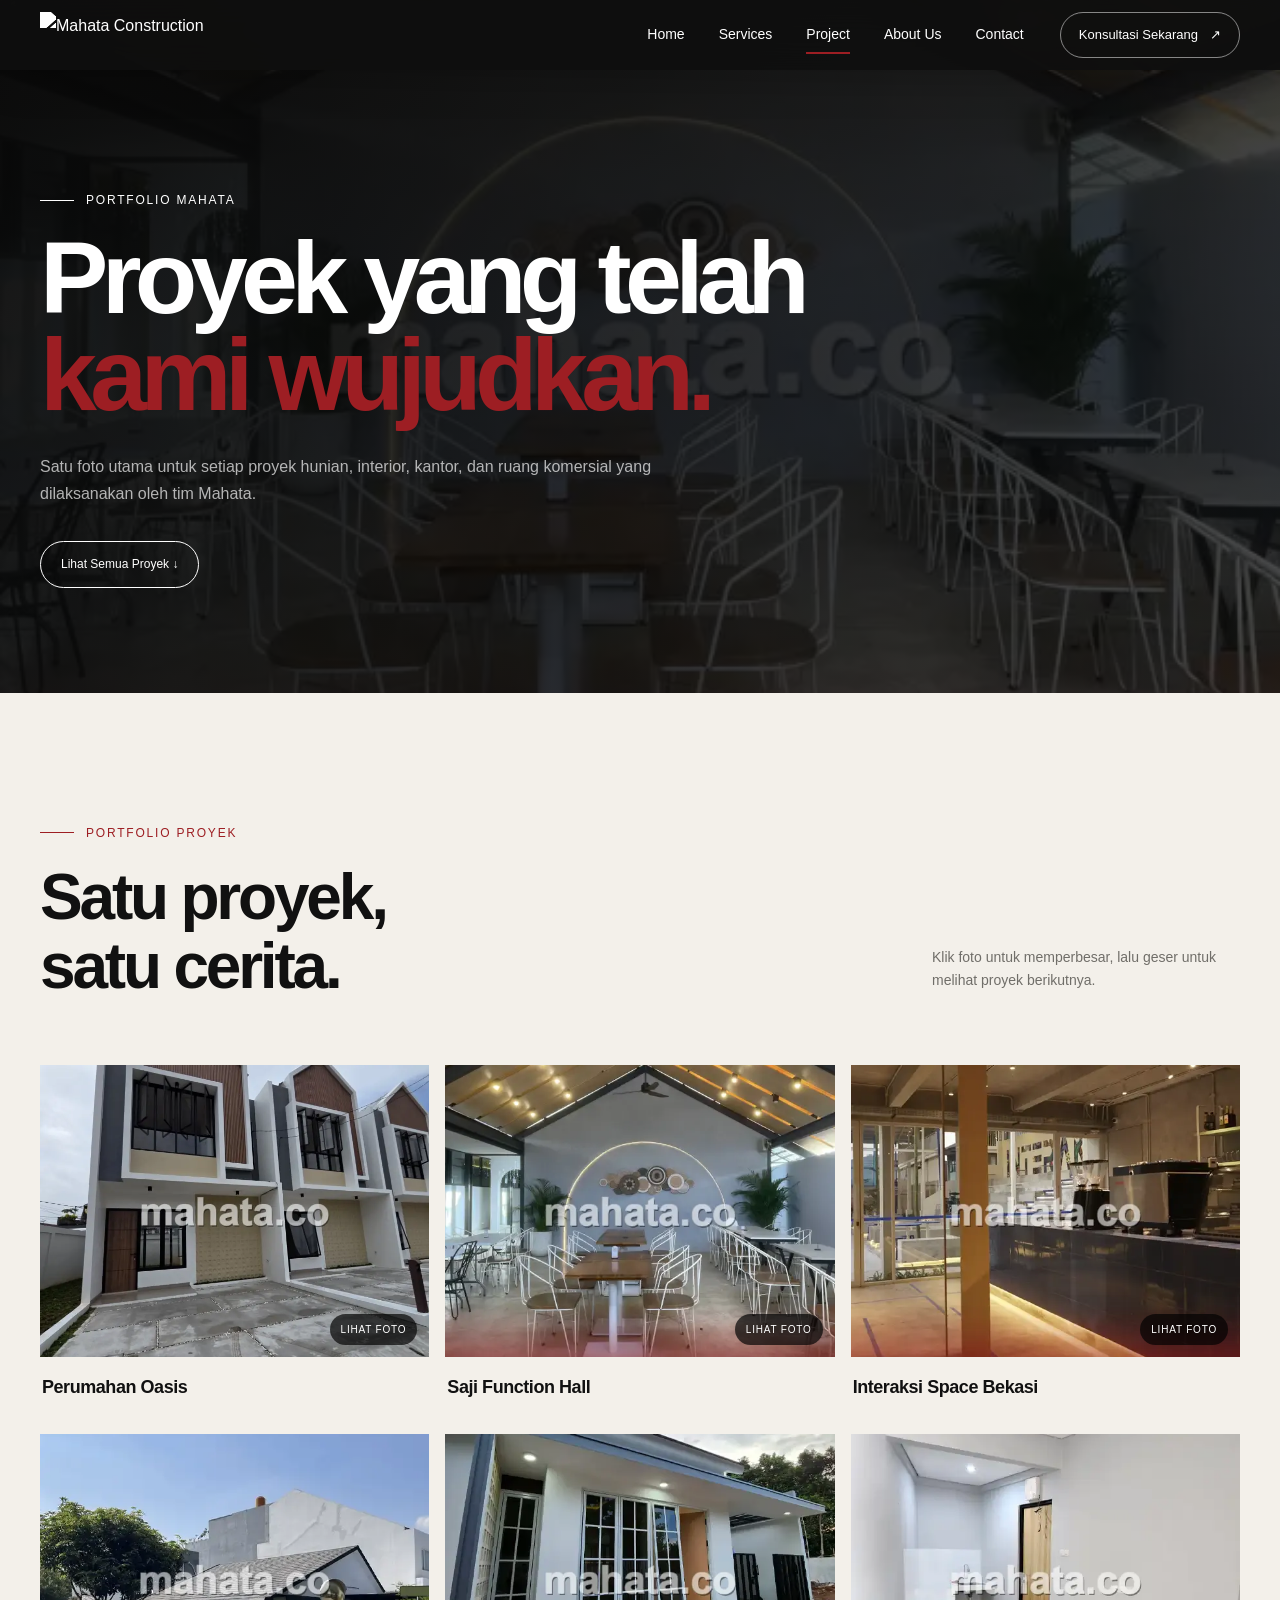
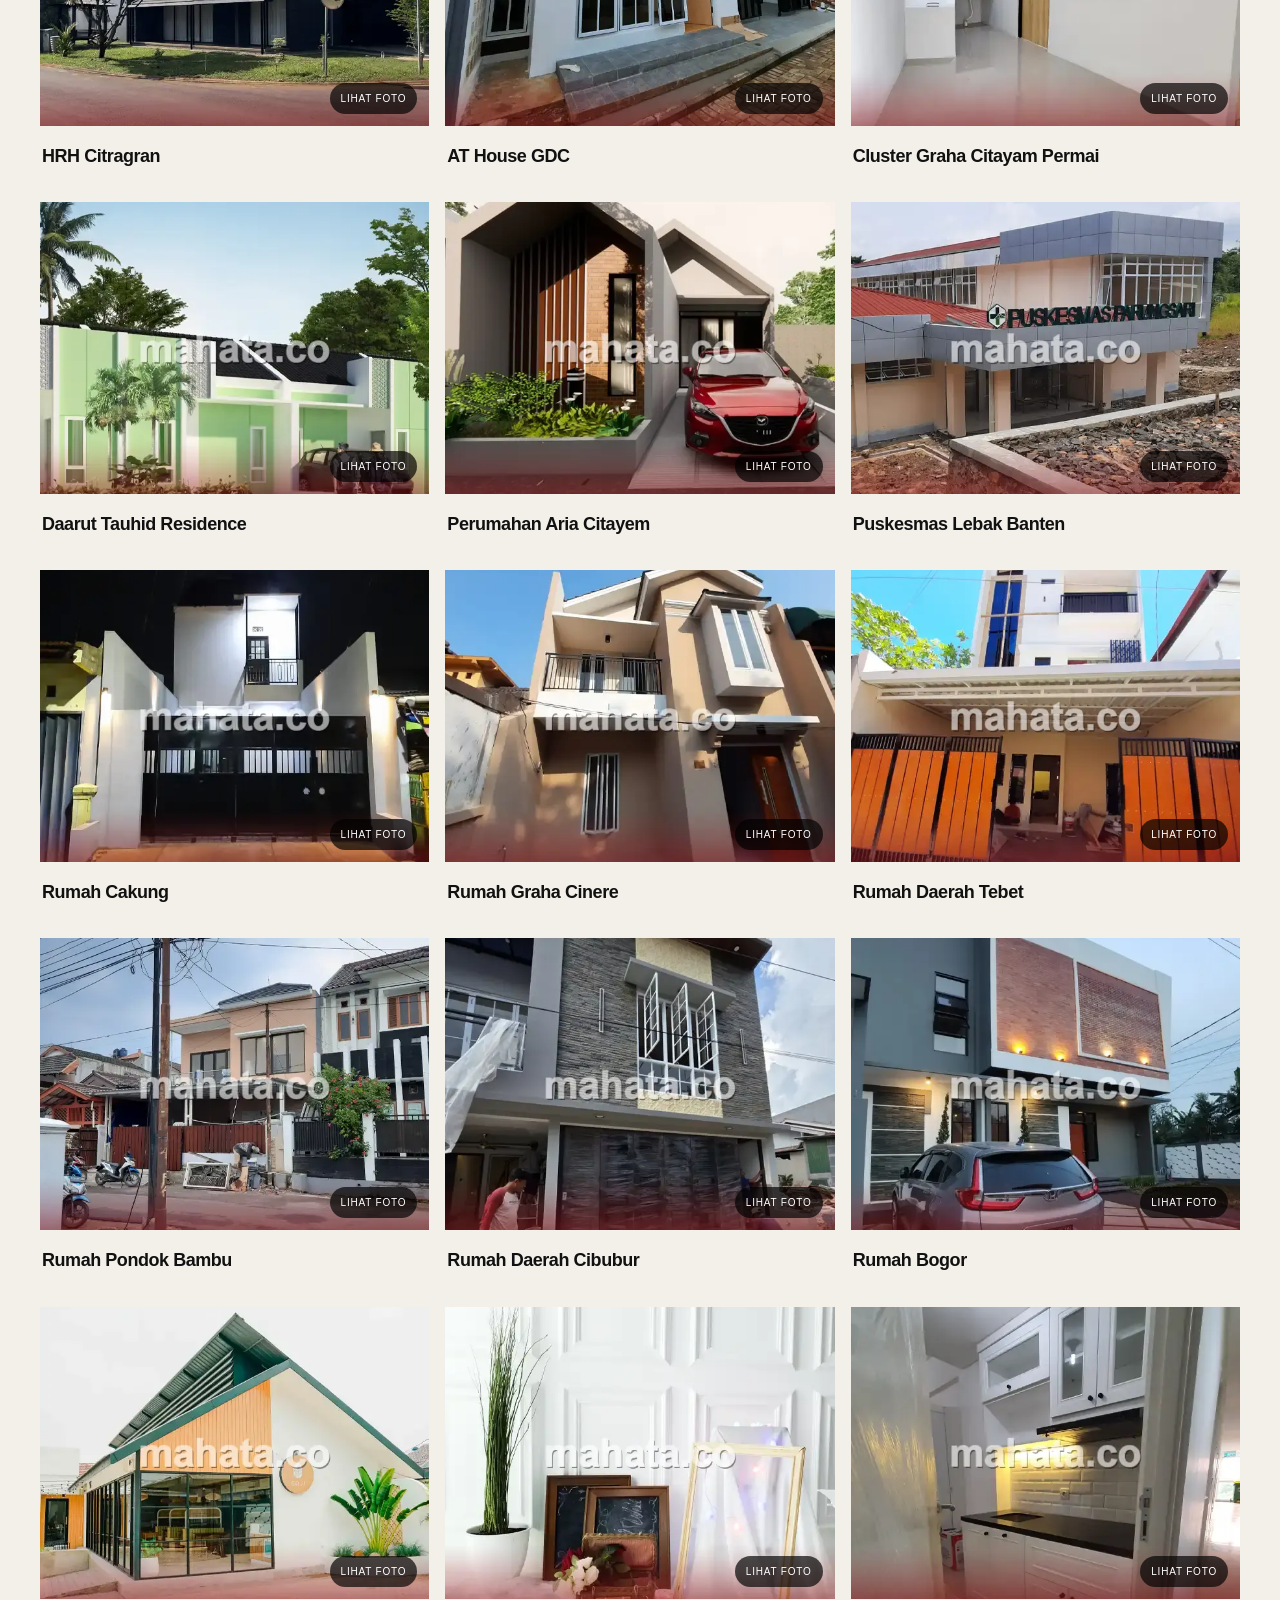
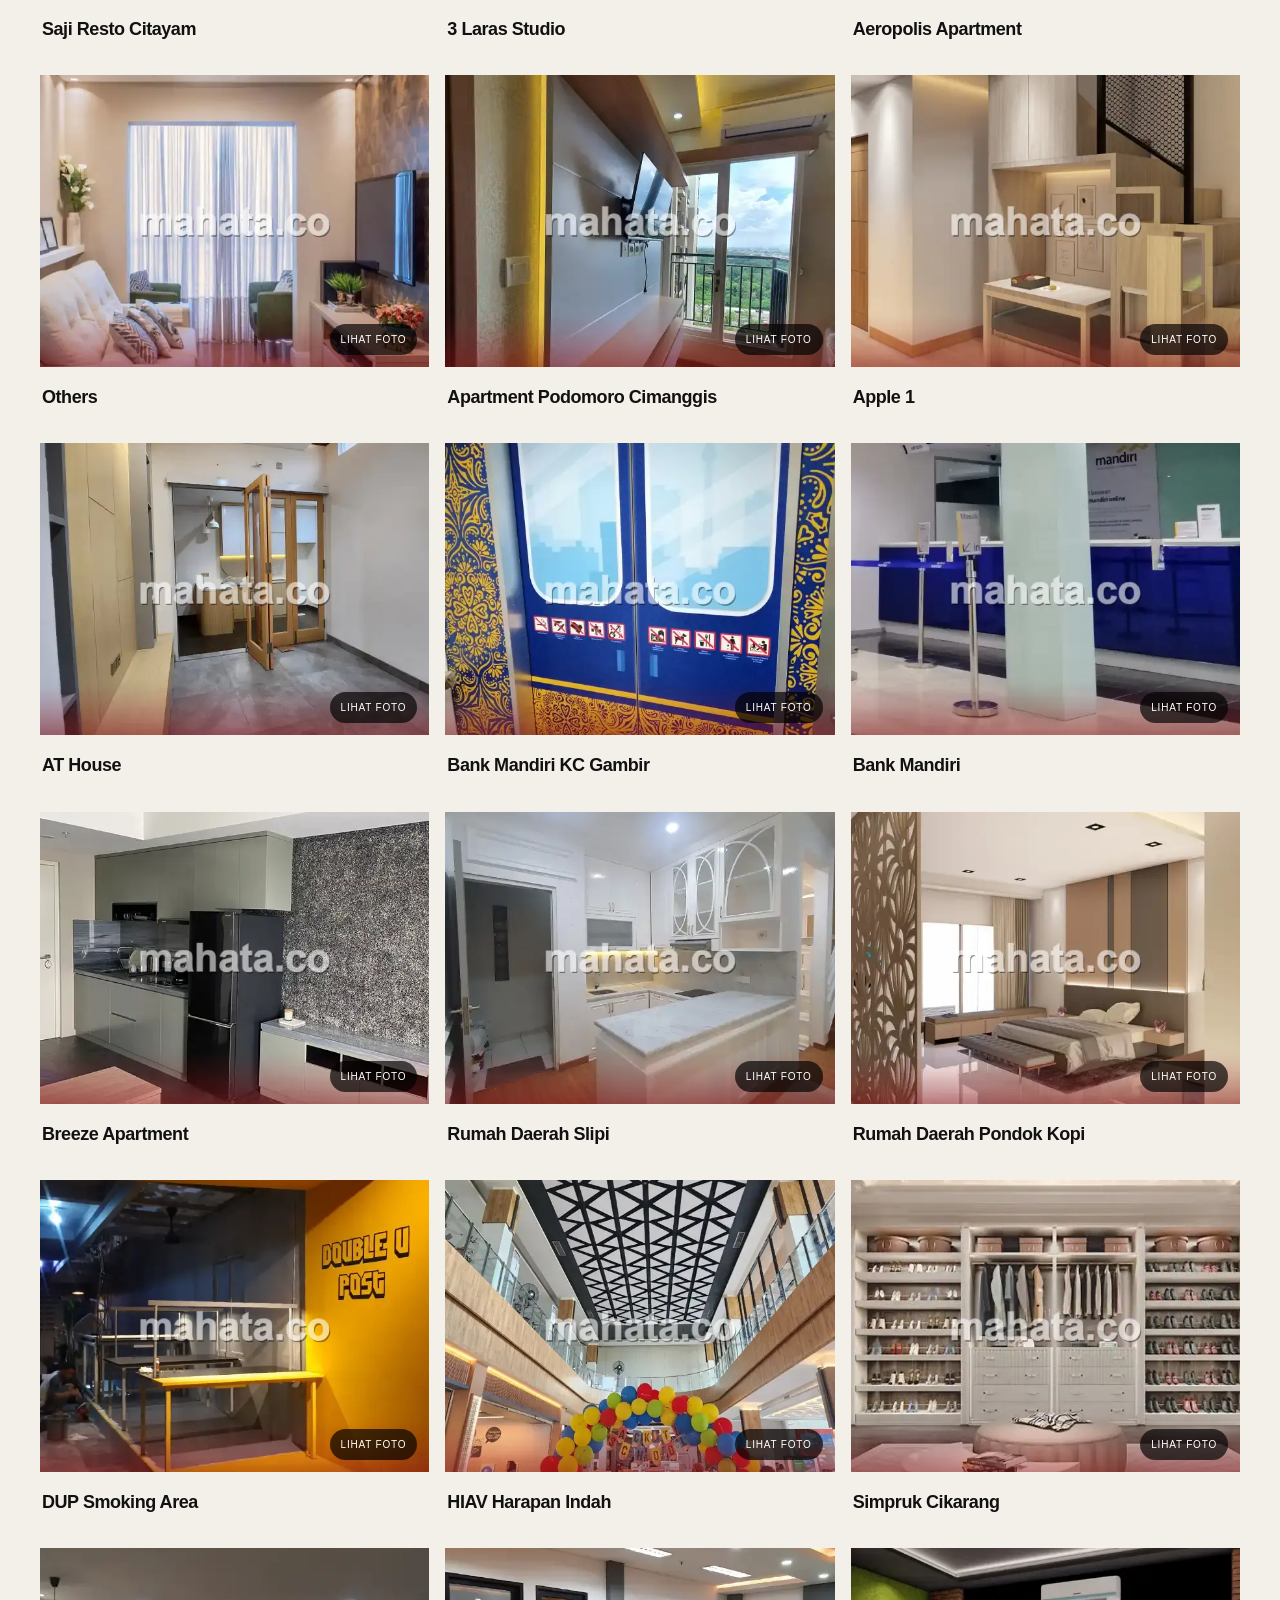
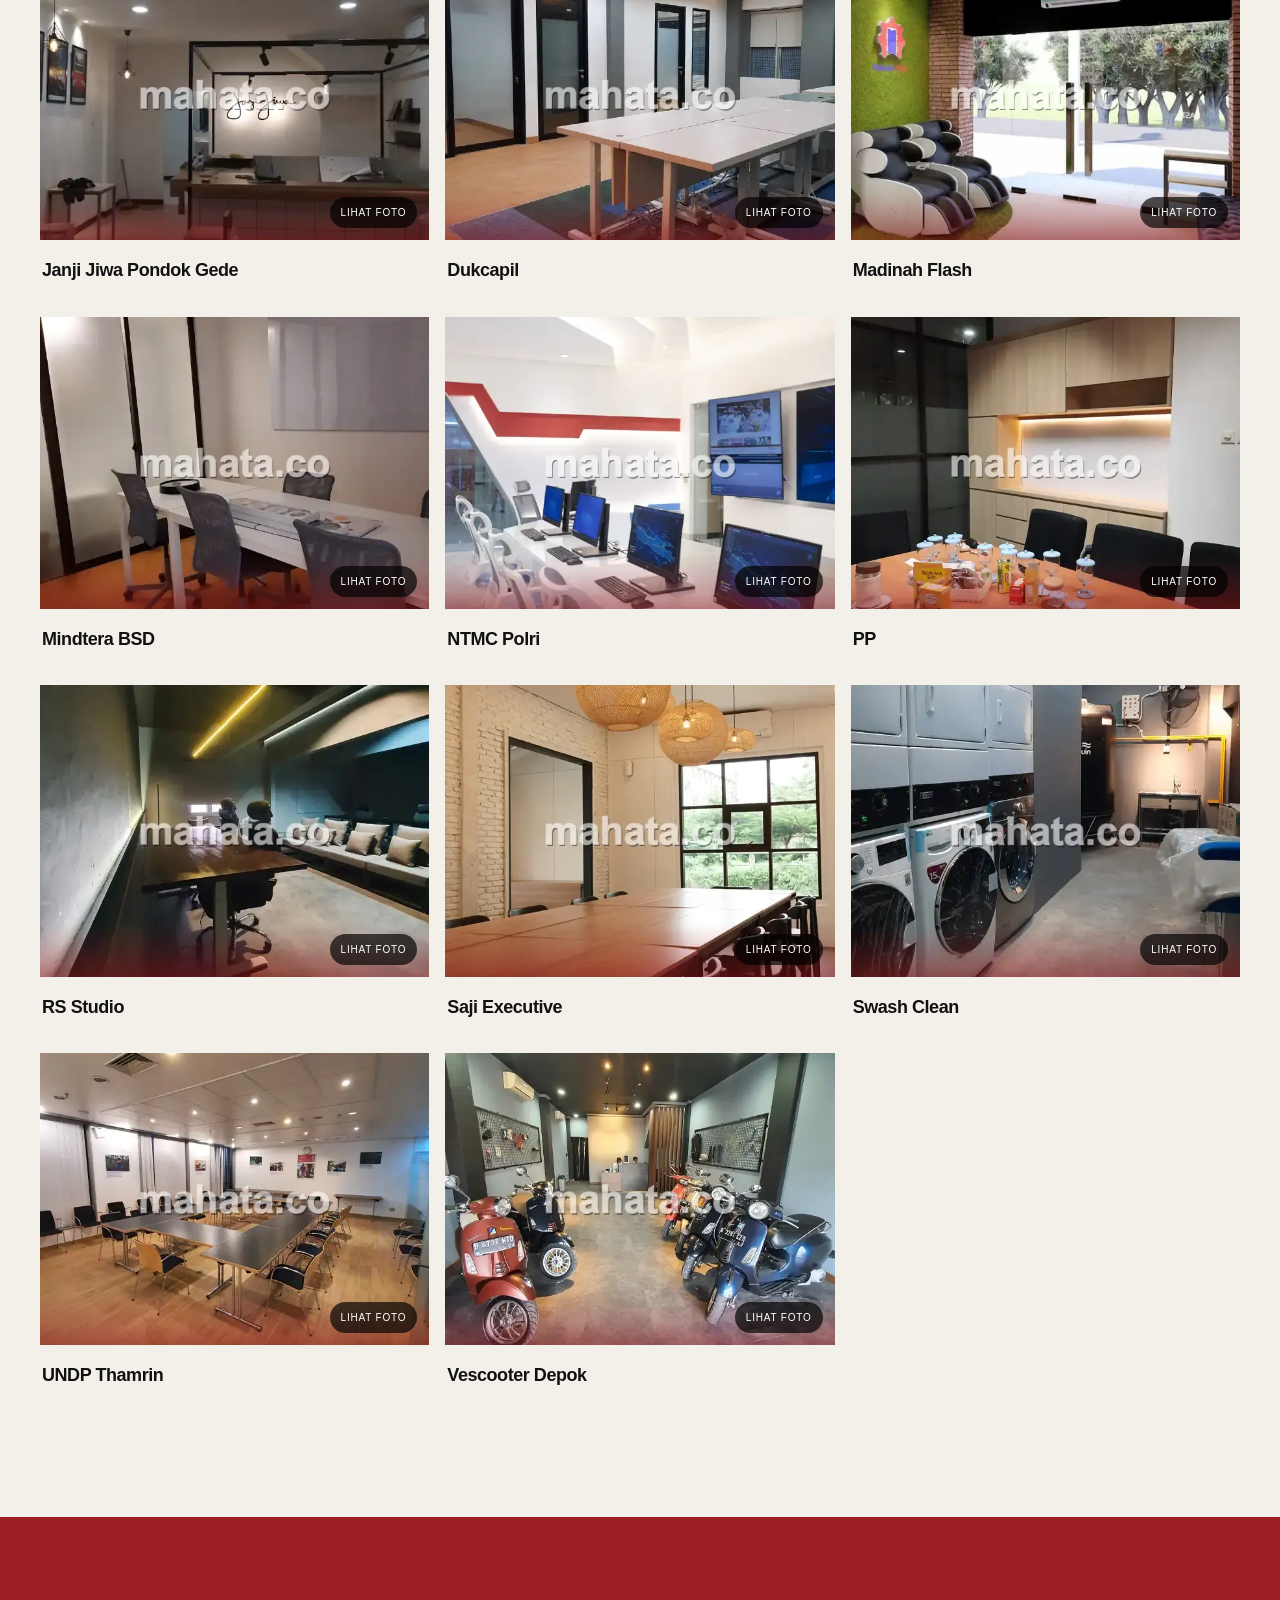
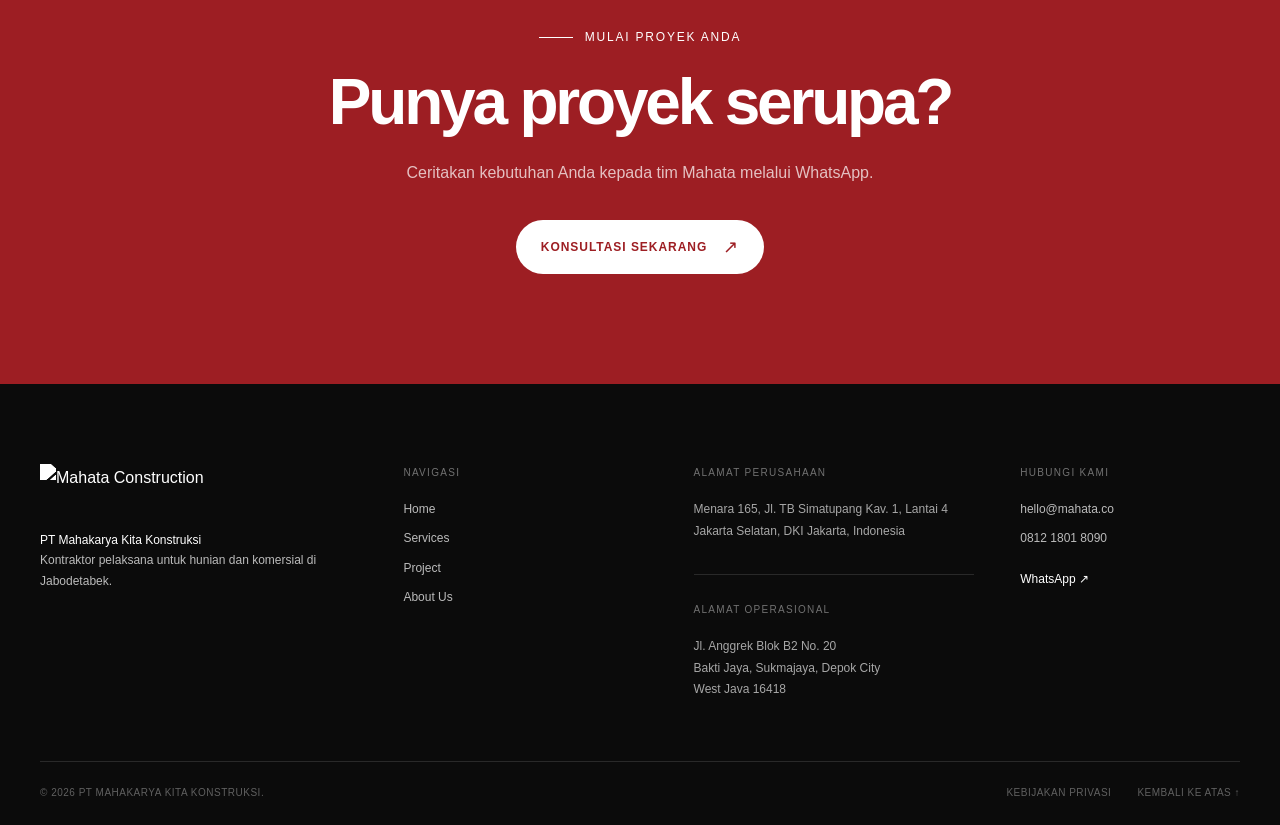
==== commit 54c1d7a3: "Add files via upload" ====
--- a/portfolio.html
+++ b/portfolio.html
@@ -15,9 +15,10 @@
   <link rel="preload" href="assets/fonts/lexend-latin.woff2" as="font" type="font/woff2" crossorigin>
   <link rel="preload" href="assets/fonts/manrope-latin.woff2" as="font" type="font/woff2" crossorigin>
   <style>:root{--ink:#111;--paper:#f5f2ec;--red:#9d1e23;--container:min(1200px,calc(100% - 48px))}*{box-sizing:border-box}body{margin:0;color:var(--ink);background:var(--paper);font-family:"Lexend",sans-serif;font-weight:300;line-height:1.7}img{display:block;max-width:100%}a{color:inherit;text-decoration:none}.container{width:var(--container);margin-inline:auto}.site-header{position:fixed;inset:0 0 auto;z-index:100;padding:20px 0;color:#fff}.site-header.is-scrolled{padding:12px 0;background:rgba(15,15,15,.92)}.nav-wrap{display:flex;align-items:center;justify-content:space-between;gap:36px}.brand img{width:auto;height:46px;object-fit:contain;filter:brightness(0) invert(1)}.main-nav{display:flex;align-items:center;gap:34px;margin-left:auto}.main-nav a{font-size:14px;font-weight:400}.nav-cta{display:inline-flex;align-items:center;gap:12px;padding:11px 18px;border:1px solid rgba(255,255,255,.5);border-radius:999px;font-size:13px}.main-nav>.mobile-nav-cta,.menu-button{display:none}.portfolio-page{background:#f3f0ea}.portfolio-hero{min-height:620px;display:flex;align-items:flex-end;padding:190px 0 105px;color:#fff;background:linear-gradient(120deg,rgba(8,8,8,.96),rgba(8,8,8,.72)),url("assets/covers/saji-function-hall.webp") center/cover}.portfolio-hero h1{max-width:940px;margin:0;font-family:"Manrope",sans-serif;font-size:clamp(3.6rem,8vw,7.8rem);line-height:.94;letter-spacing:-.065em}@media(max-width:980px){:root{--container:min(100% - 32px,760px)}.nav-cta{display:none}.menu-button{display:block;position:relative;z-index:3;width:44px;height:44px;border:0;background:transparent}.main-nav{position:fixed;inset:0;z-index:2;flex-direction:column;justify-content:center;align-items:flex-start;gap:22px;padding:90px 32px;background:#0f0f0f;transform:translateX(100%);visibility:hidden}.main-nav.is-open{transform:translateX(0);visibility:visible}.main-nav a{font-size:36px;font-weight:700}.main-nav>a.mobile-nav-cta{position:absolute;right:32px;bottom:24px;left:32px;display:flex;justify-content:space-between;padding:15px 18px;border-radius:999px;background:var(--red);font-size:13px}}</style>
-  <link rel="preload" href="style.css?v=20260924-3" as="style" onload="this.onload=null;this.rel='stylesheet'">
-  <noscript><link rel="stylesheet" href="style.css?v=20260924-3"></noscript>
-  <script src="script.js?v=20260924-2" defer></script>
+  <style>@font-face{font-family:"Lexend";font-style:normal;font-weight:300 600;font-display:swap;src:url("assets/fonts/lexend-latin.woff2") format("woff2")}@font-face{font-family:"Manrope";font-style:normal;font-weight:400 800;font-display:swap;src:url("assets/fonts/manrope-latin.woff2") format("woff2")}</style>
+  <link rel="preload" href="style.css?v=20260924-4" as="style" onload="this.onload=null;this.rel='stylesheet'">
+  <noscript><link rel="stylesheet" href="style.css?v=20260924-4"></noscript>
+  <script src="script.js?v=20260924-3" defer></script>
 </head>
 <body class="portfolio-page">
   <!-- Google Tag Manager (noscript) -->
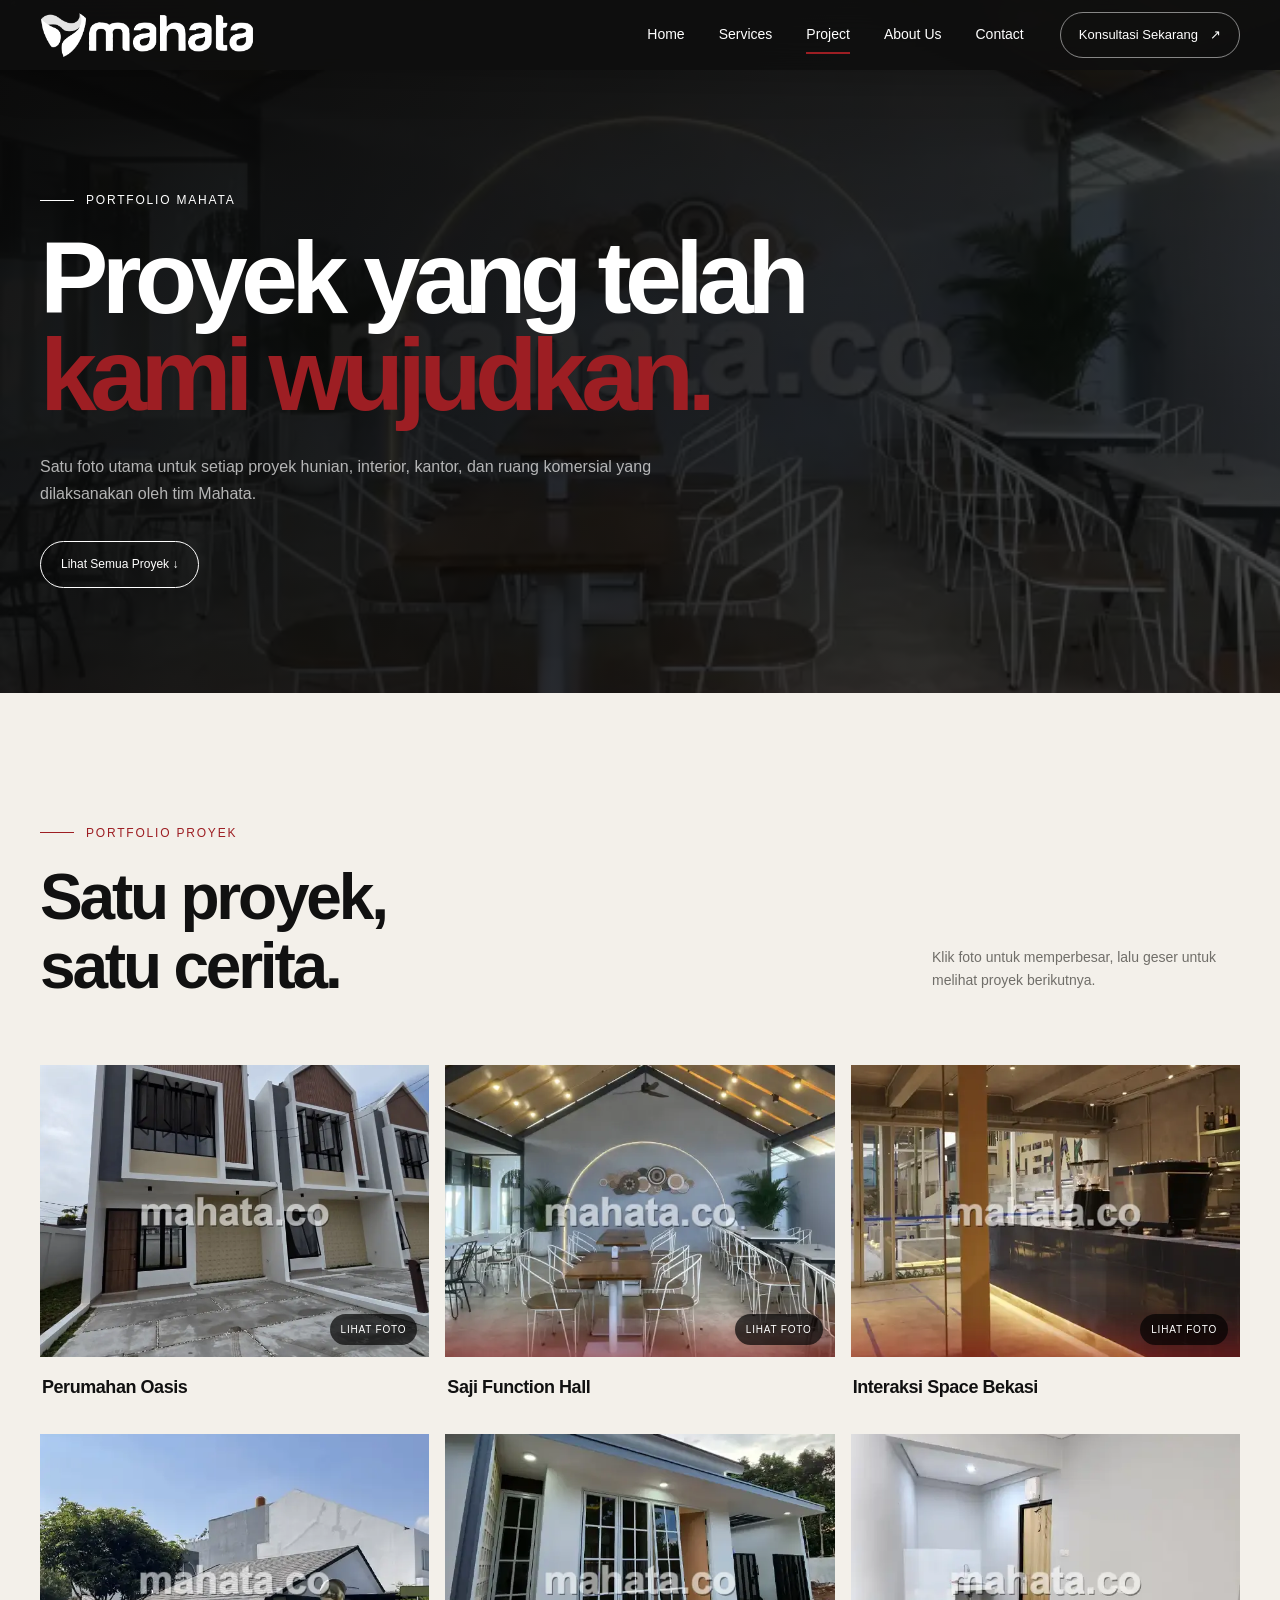
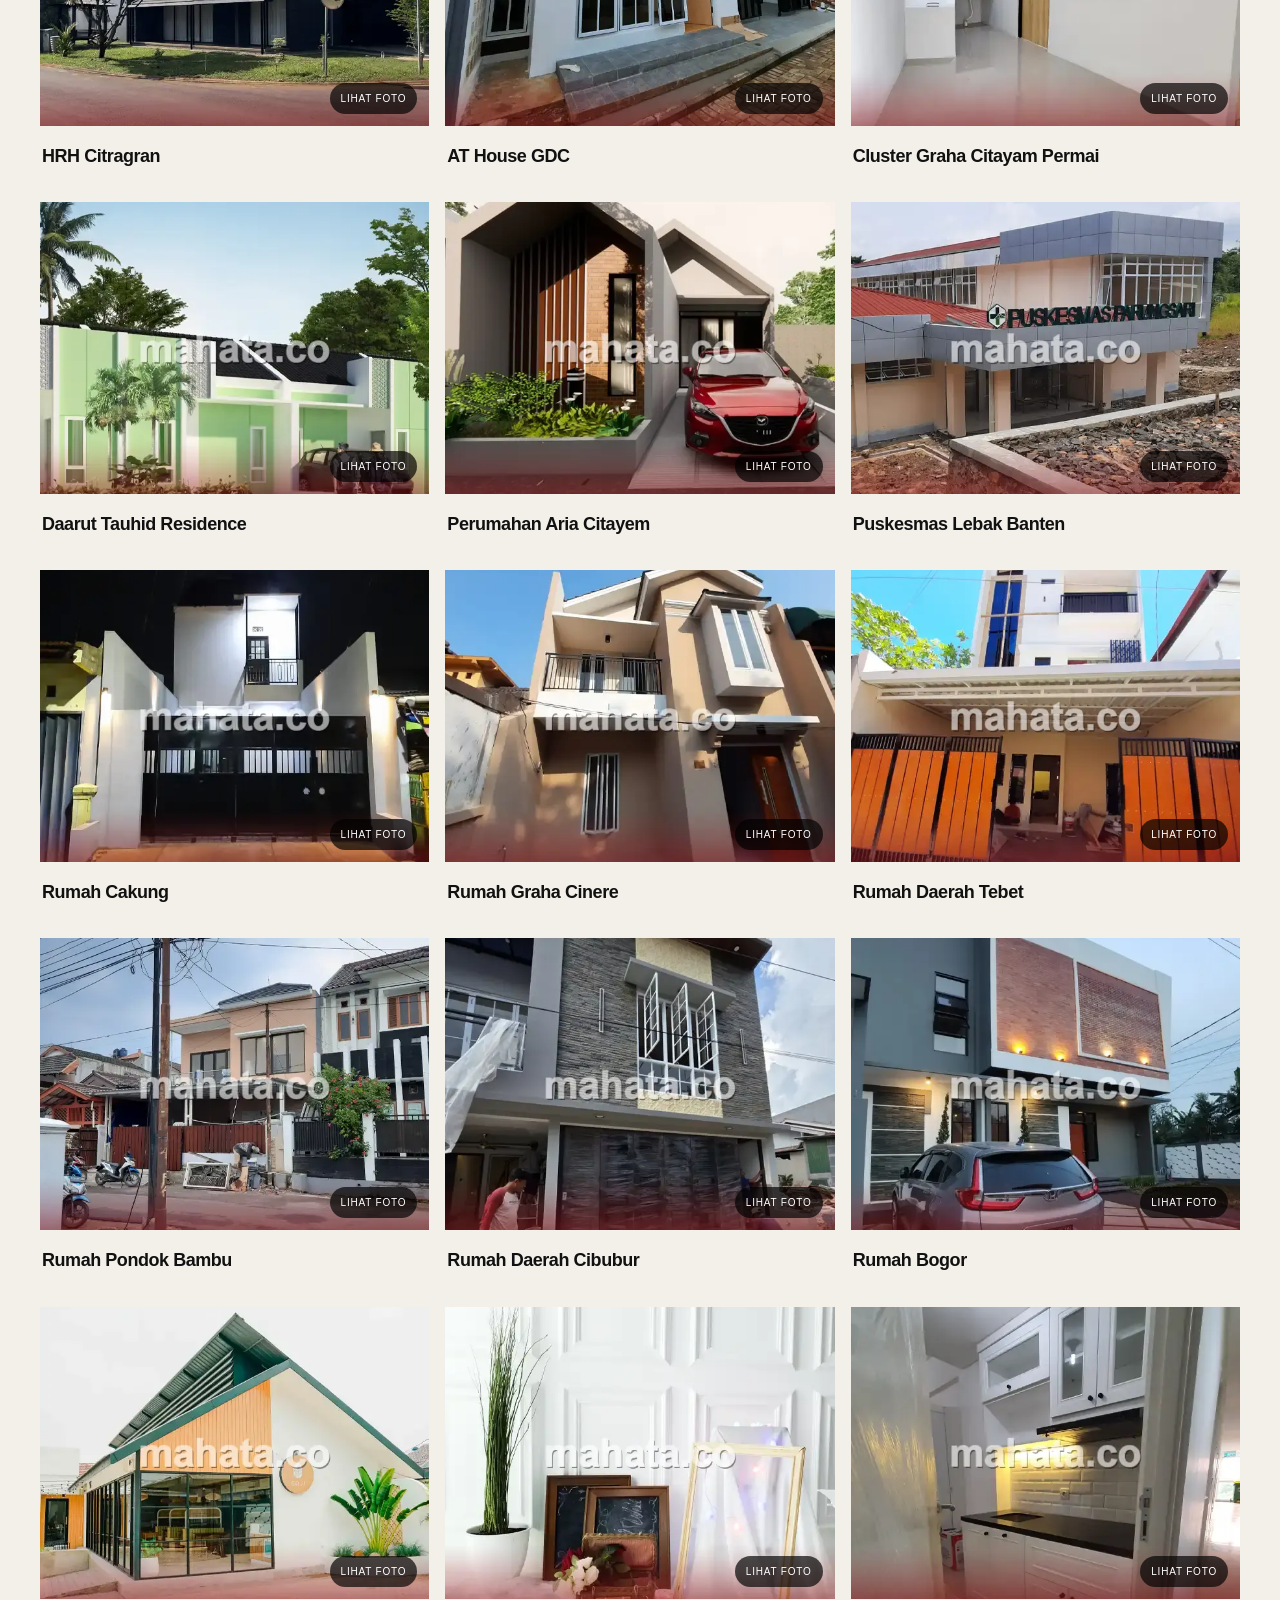
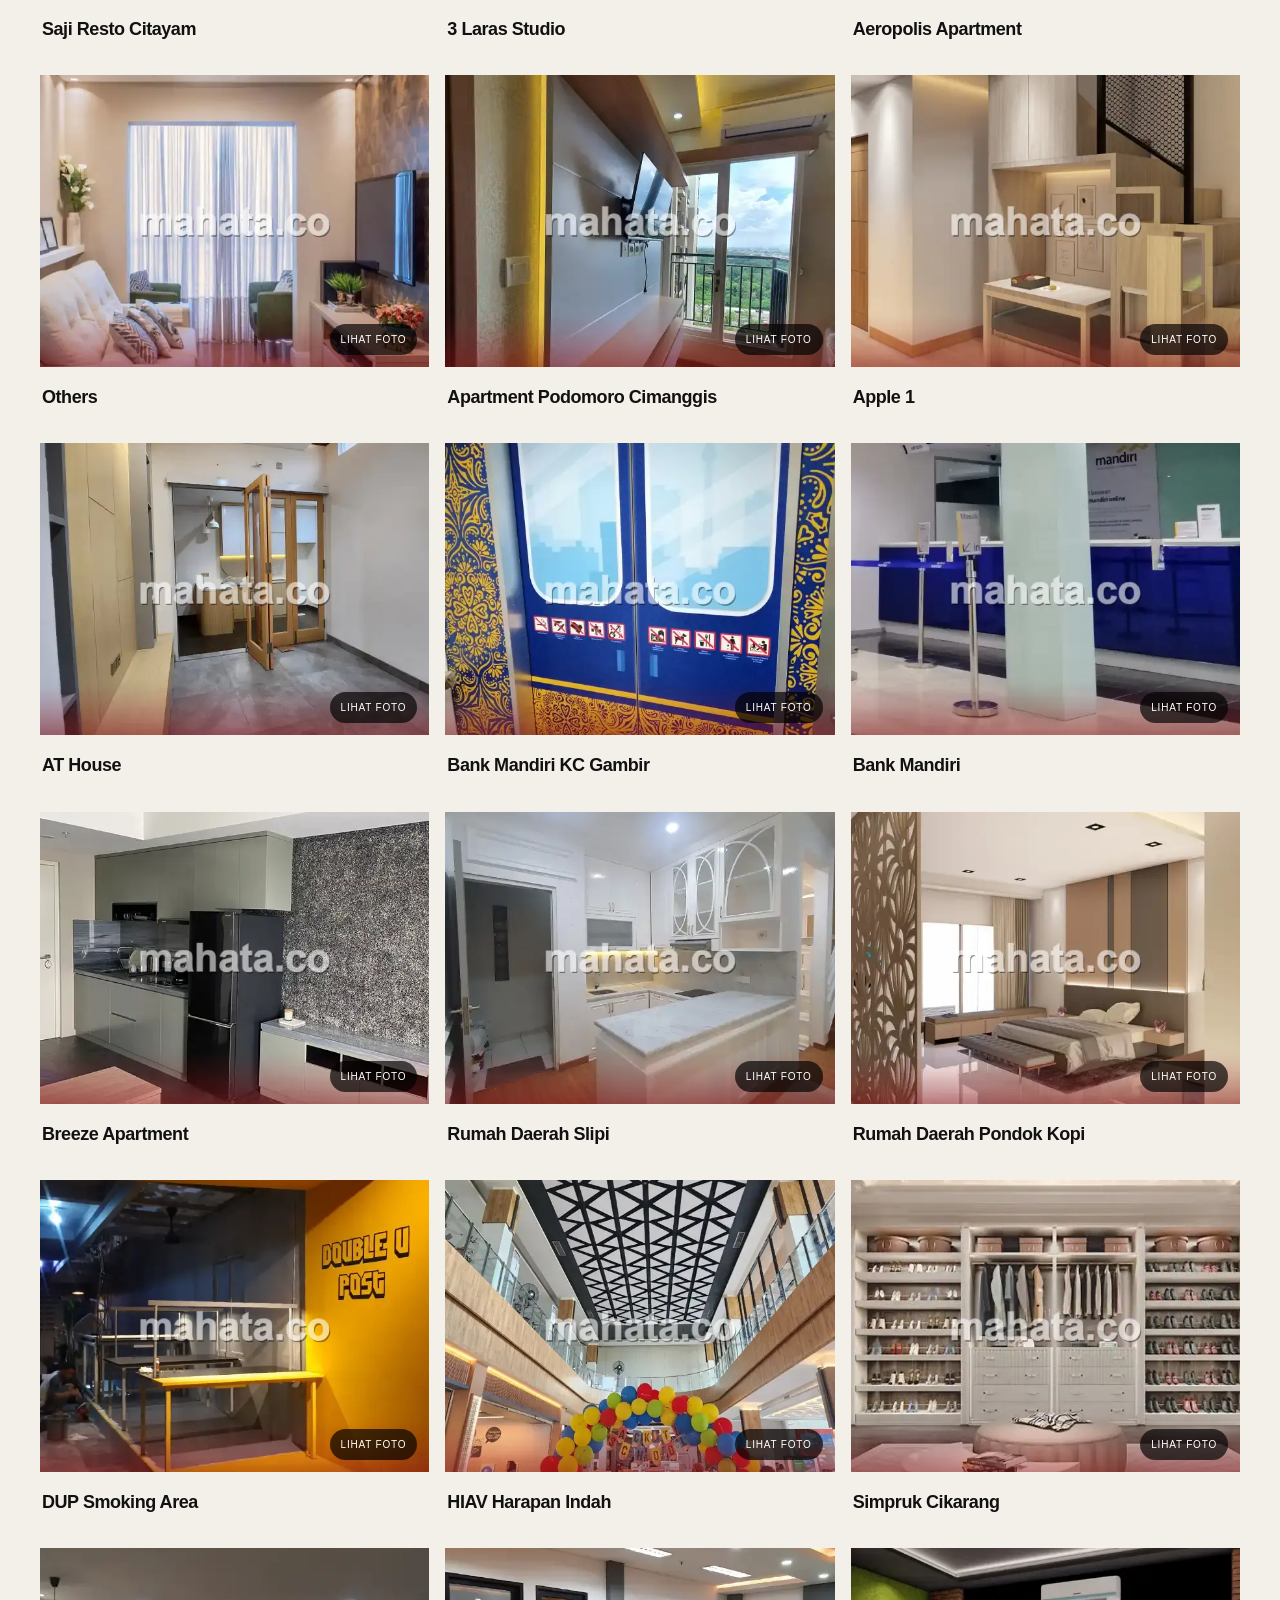
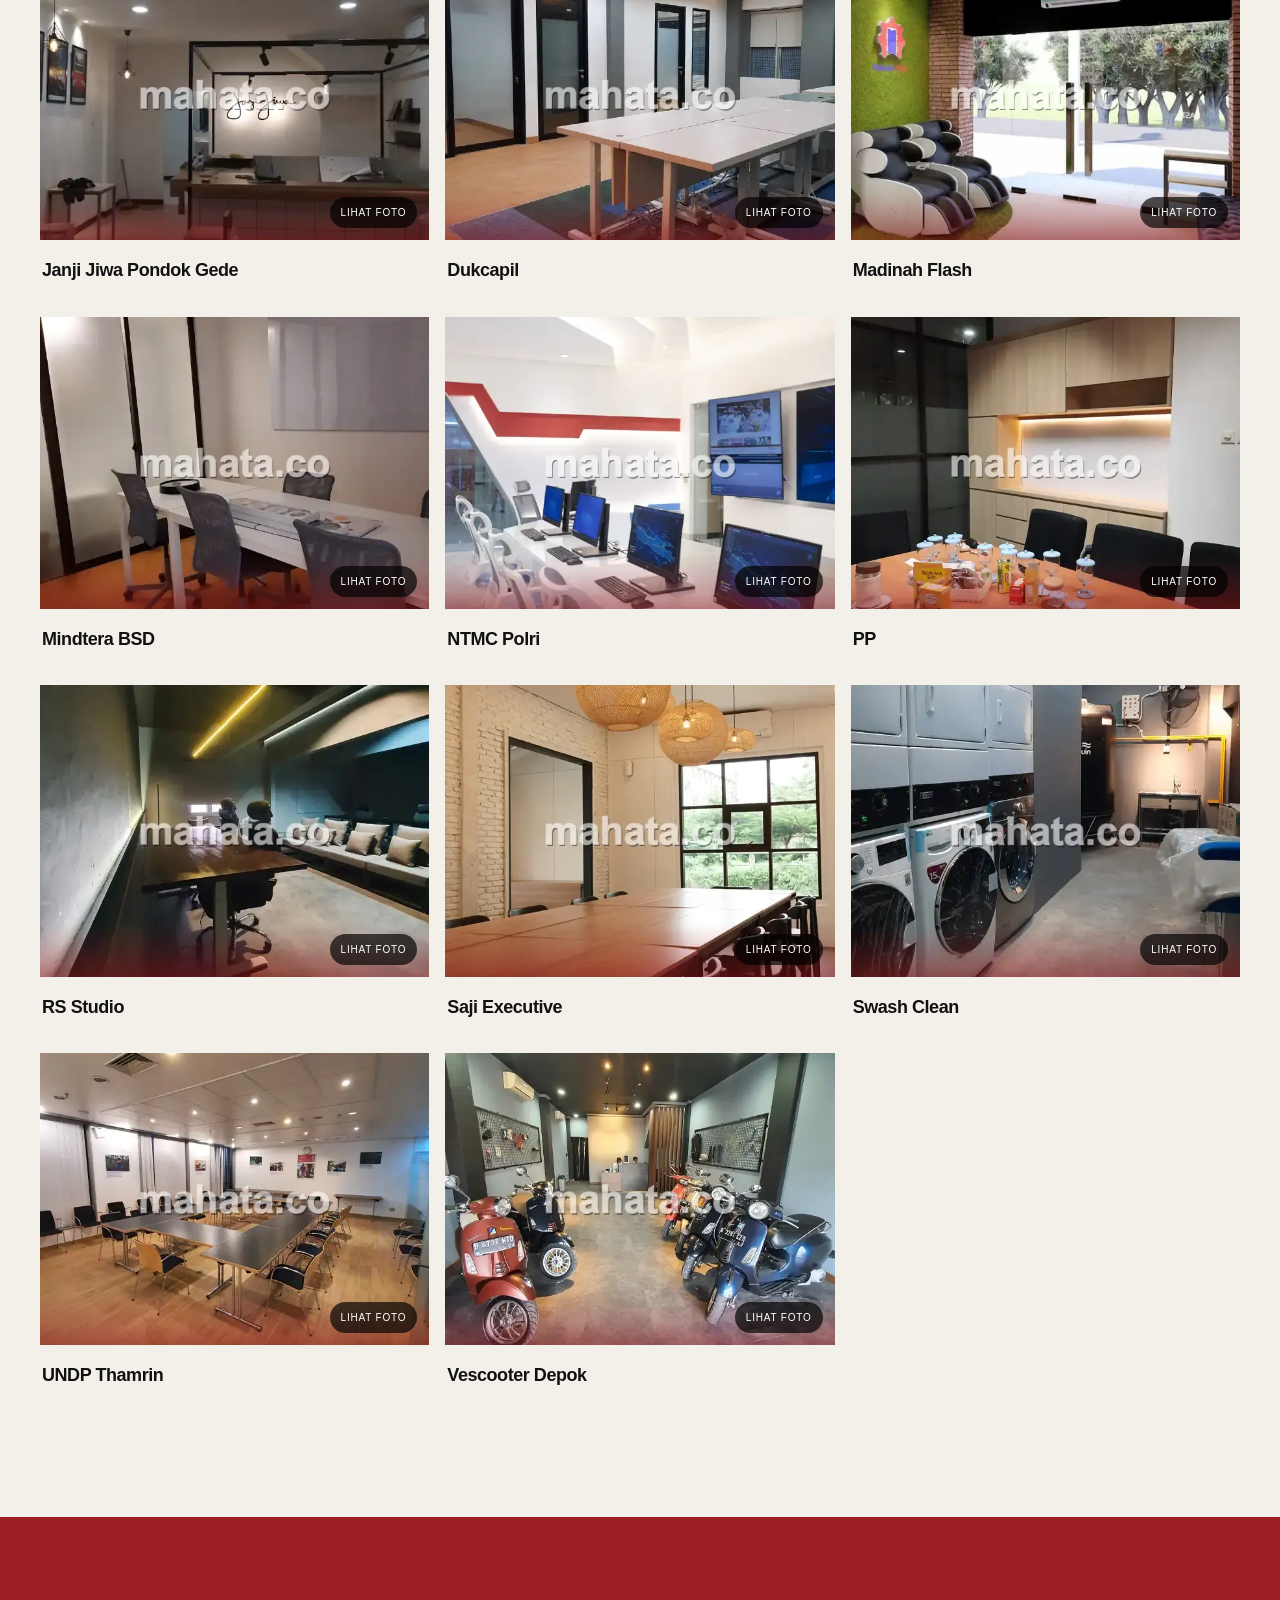
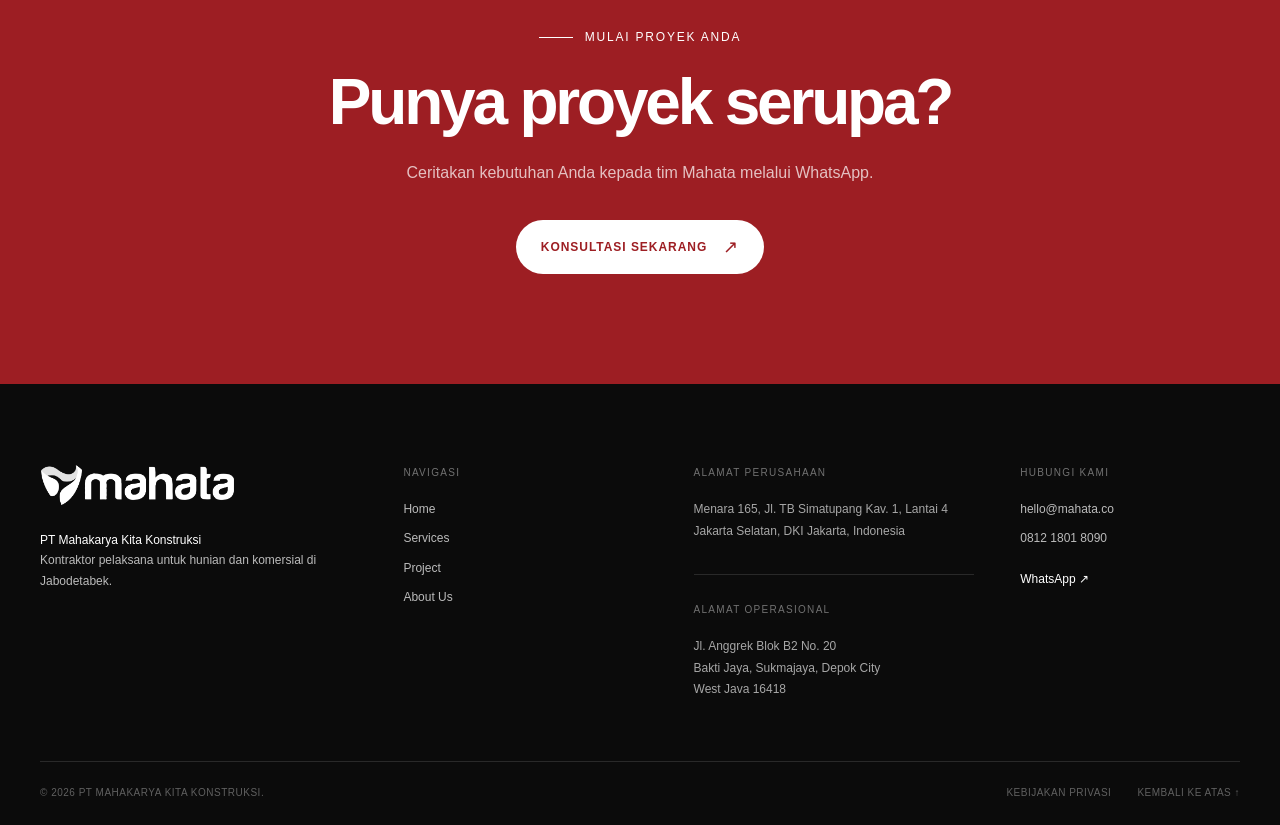
==== commit 4d3d299b: "Add files via upload" ====
--- a/portfolio.html
+++ b/portfolio.html
@@ -11,7 +11,7 @@
   <link rel="icon" href="favicon.ico" sizes="any">
   <link rel="icon" type="image/webp" href="assets/mahata-favicon.webp">
   <link rel="preload" href="assets/covers/saji-function-hall.webp" as="image" type="image/webp" fetchpriority="high">
-  <link rel="preload" href="assets/mahata-logo-optimized.webp" as="image" type="image/webp">
+  <link rel="preload" href="assets/mahata-logo.webp" as="image" type="image/webp">
   <link rel="preload" href="assets/fonts/lexend-latin.woff2" as="font" type="font/woff2" crossorigin>
   <link rel="preload" href="assets/fonts/manrope-latin.woff2" as="font" type="font/woff2" crossorigin>
   <style>:root{--ink:#111;--paper:#f5f2ec;--red:#9d1e23;--container:min(1200px,calc(100% - 48px))}*{box-sizing:border-box}body{margin:0;color:var(--ink);background:var(--paper);font-family:"Lexend",sans-serif;font-weight:300;line-height:1.7}img{display:block;max-width:100%}a{color:inherit;text-decoration:none}.container{width:var(--container);margin-inline:auto}.site-header{position:fixed;inset:0 0 auto;z-index:100;padding:20px 0;color:#fff}.site-header.is-scrolled{padding:12px 0;background:rgba(15,15,15,.92)}.nav-wrap{display:flex;align-items:center;justify-content:space-between;gap:36px}.brand img{width:auto;height:46px;object-fit:contain;filter:brightness(0) invert(1)}.main-nav{display:flex;align-items:center;gap:34px;margin-left:auto}.main-nav a{font-size:14px;font-weight:400}.nav-cta{display:inline-flex;align-items:center;gap:12px;padding:11px 18px;border:1px solid rgba(255,255,255,.5);border-radius:999px;font-size:13px}.main-nav>.mobile-nav-cta,.menu-button{display:none}.portfolio-page{background:#f3f0ea}.portfolio-hero{min-height:620px;display:flex;align-items:flex-end;padding:190px 0 105px;color:#fff;background:linear-gradient(120deg,rgba(8,8,8,.96),rgba(8,8,8,.72)),url("assets/covers/saji-function-hall.webp") center/cover}.portfolio-hero h1{max-width:940px;margin:0;font-family:"Manrope",sans-serif;font-size:clamp(3.6rem,8vw,7.8rem);line-height:.94;letter-spacing:-.065em}@media(max-width:980px){:root{--container:min(100% - 32px,760px)}.nav-cta{display:none}.menu-button{display:block;position:relative;z-index:3;width:44px;height:44px;border:0;background:transparent}.main-nav{position:fixed;inset:0;z-index:2;flex-direction:column;justify-content:center;align-items:flex-start;gap:22px;padding:90px 32px;background:#0f0f0f;transform:translateX(100%);visibility:hidden}.main-nav.is-open{transform:translateX(0);visibility:visible}.main-nav a{font-size:36px;font-weight:700}.main-nav>a.mobile-nav-cta{position:absolute;right:32px;bottom:24px;left:32px;display:flex;justify-content:space-between;padding:15px 18px;border-radius:999px;background:var(--red);font-size:13px}}</style>
@@ -28,7 +28,7 @@
   <a class="skip-link" href="#main">Lewati ke konten utama</a>
   <header class="site-header is-scrolled" data-header>
     <div class="container nav-wrap">
-      <a class="brand" href="index.html#home" aria-label="Mahata, kembali ke beranda"><img src="assets/mahata-logo-optimized.webp" alt="Mahata Construction" width="372" height="80" fetchpriority="high"></a>
+      <a class="brand" href="index.html#home" aria-label="Mahata, kembali ke beranda"><img src="assets/mahata-logo.webp" alt="Mahata Construction" width="372" height="80" fetchpriority="high"></a>
       <button class="menu-button" type="button" aria-expanded="false" aria-controls="main-nav" data-menu-button><span class="sr-only">Buka menu</span><span></span><span></span></button>
       <nav class="main-nav" id="main-nav" aria-label="Navigasi utama" data-menu>
         <a href="index.html#home">Home</a>
@@ -369,7 +369,7 @@
 
   <footer class="site-footer" id="kontak">
     <div class="container footer-grid">
-      <div class="footer-brand"><img src="assets/mahata-logo-optimized.webp" alt="Mahata Construction" width="372" height="80" loading="lazy" decoding="async"><p><strong>PT Mahakarya Kita Konstruksi</strong><br>Kontraktor pelaksana untuk hunian dan komersial di Jabodetabek.</p></div>
+      <div class="footer-brand"><img src="assets/mahata-logo.webp" alt="Mahata Construction" width="372" height="80" loading="lazy" decoding="async"><p><strong>PT Mahakarya Kita Konstruksi</strong><br>Kontraktor pelaksana untuk hunian dan komersial di Jabodetabek.</p></div>
       <div><p class="footer-label">Navigasi</p><a href="index.html#home">Home</a><a href="index.html#layanan">Services</a><a href="portfolio.html">Project</a><a href="index.html#tentang">About Us</a></div>
       <div><p class="footer-label">Alamat Perusahaan</p><address>Menara 165, Jl. TB Simatupang Kav. 1, Lantai 4<br>Jakarta Selatan, DKI Jakarta, Indonesia</address><p class="footer-label footer-label-spaced">Alamat Operasional</p><address>Jl. Anggrek Blok B2 No. 20<br>Bakti Jaya, Sukmajaya, Depok City<br>West Java 16418</address></div>
       <div class="footer-contact"><p class="footer-label">Hubungi Kami</p><a href="mailto:hello@mahata.co">hello@mahata.co</a><a href="tel:+6281218018090">0812 1801 8090</a><a href="https://wa.me/6281218018090" target="_blank" rel="noopener">WhatsApp ↗</a></div>
